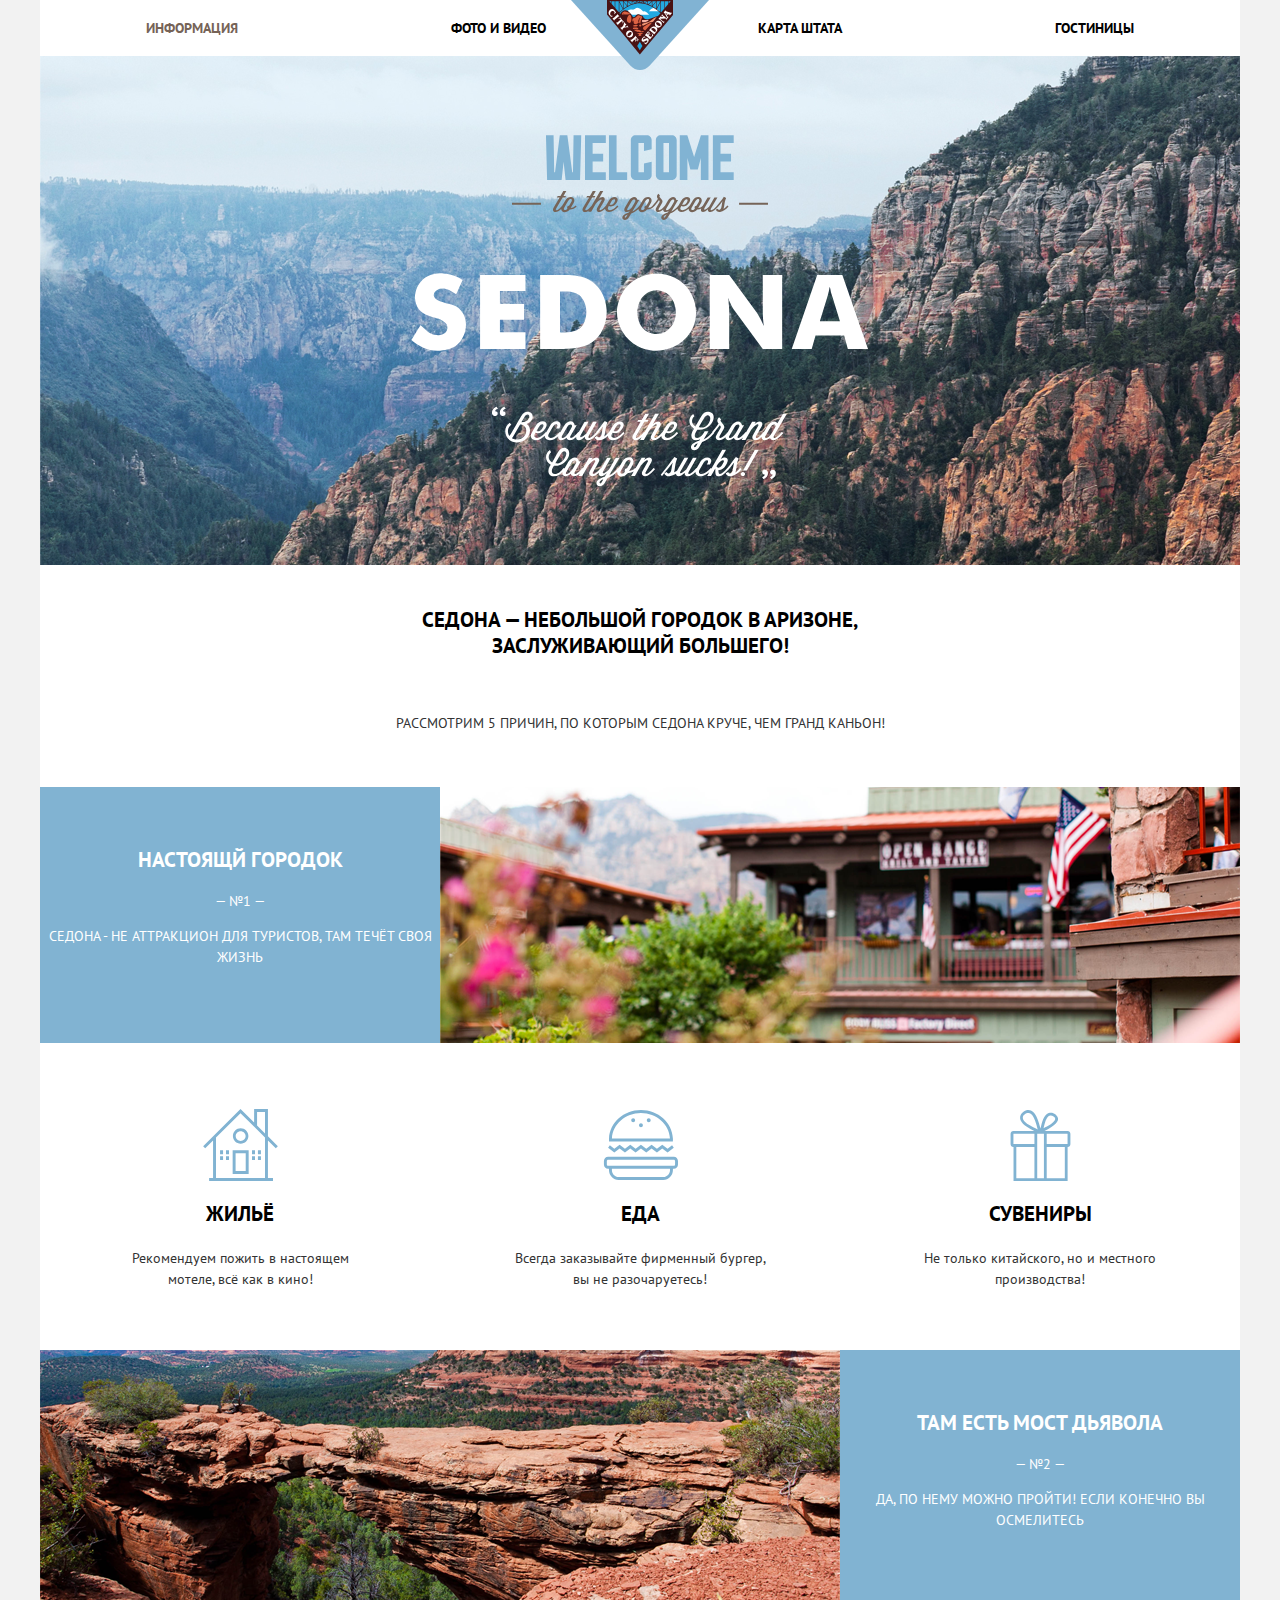
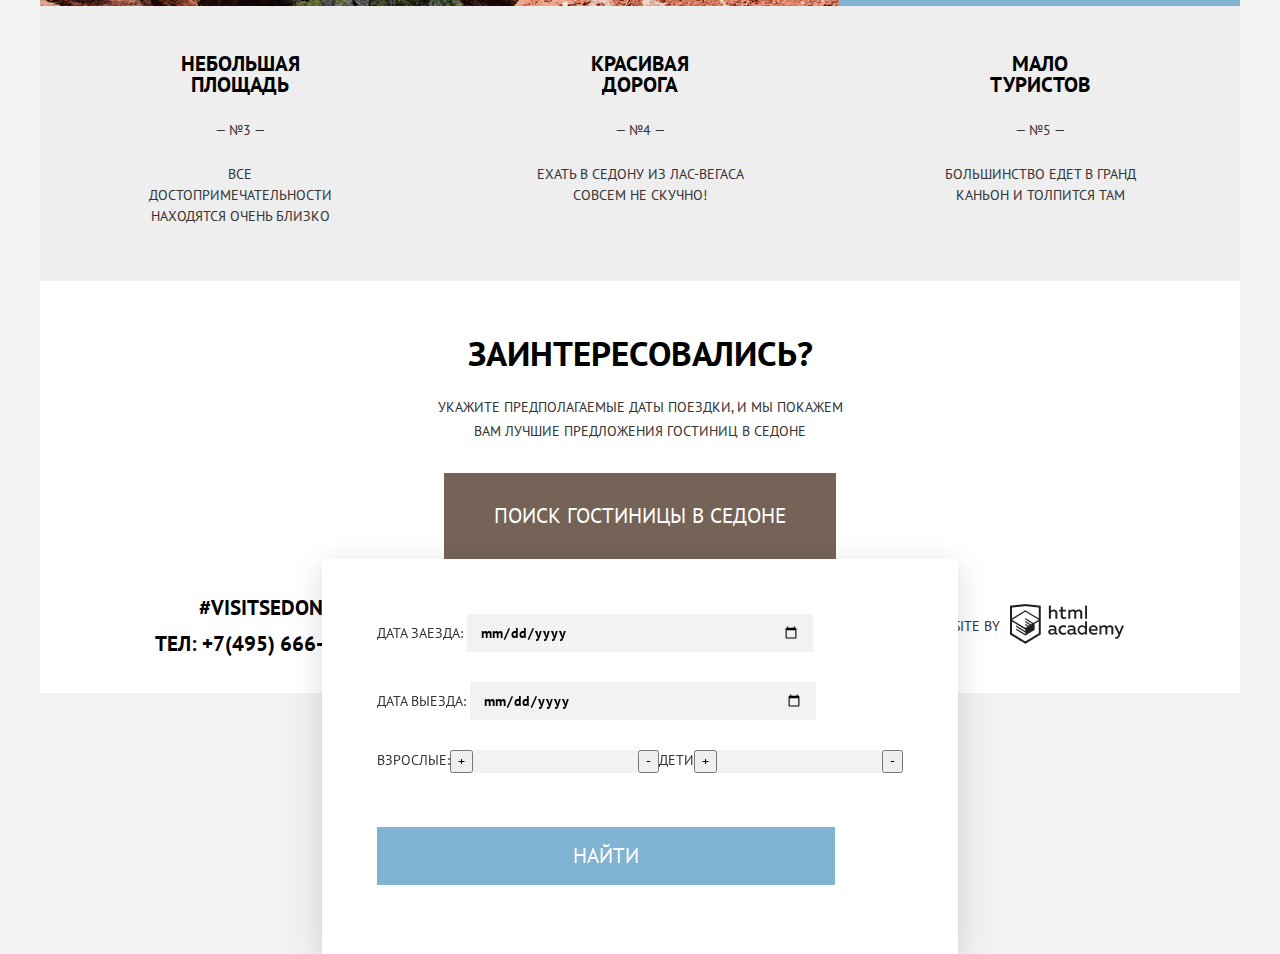
==== index.html @ 1345bd96 "one level for reasons elements of the reasons list, changed some styles for button of searching hote" ====
<!DOCTYPE html>
<html lang="en">

<head>
  <meta charset="UTF-8" />
  <meta http-equiv="X-UA-Compatible" content="IE=edge" />
  <meta name="viewport" content="width=device-width, initial-scale=1.0" />
  <link rel="preconnect" href="https://fonts.googleapis.com">
  <link rel="preconnect" href="https://fonts.gstatic.com" crossorigin>
  <link href="https://fonts.googleapis.com/css2?family=PT+Sans:wght@400;700&display=swap" rel="stylesheet">
  <link rel="stylesheet" href="css/normalize.css" type="text/css" />
  <link rel="stylesheet" href="css/styles.css" type="text/css" />
  <title>SEDONA</title>
</head>

<body>

  <div class="container">
    <header class="page-header">
      <div class="logo">
        <a href="/" class="nav-link logo">
          <img class="logo-item" src="images/logo.svg" width="138" height="70" alt="Sedona" />
        </a>
      </div>
      <nav>
        <ul class="nav">
          <li class="nav-item">
            <a class="nav-link active info" href="#">ИНФОРМАЦИЯ</a>
          </li>
          <li class="nav-item">
            <a class="nav-link" href="#">ФОТО И ВИДЕО</a>
          </li>
          <li class="nav-item">
            <a class="nav-link" href="#">КАРТА ШТАТА</a>
          </li>
          <li class="nav-item">
            <a class="nav-link" href="/hotels.html">ГОСТИНИЦЫ</a>
          </li>
        </ul>
      </nav>
    </header>
    <main>
      <section class="welcome">
        <h1 class="visually-hidden">Сайт города Седона</h1>
        <div class="image-wrapper">
          
        </div>
      </section>
      <section class="reasons">
        <div class="preview">
          <h2 class="title reasons-title">Седона — небольшой городок в Аризоне, заслуживающий большего!</h2>
          <p class="reasons-preview-text">Рассмотрим 5 причин, по которым Седона круче, чем гранд каньон!</p>
        </div>
        <ul class="reasons-list">
          <li class="reasons-item">
            <div class="reason-1-wrapper">
              <div class="N-1">
                <h3 class="title reason-title white">НАСТОЯЩЙ ГОРОДОК</h3>
                <span>— №1 —</span>
                <p>Седона - не аттракцион для туристов, там течёт своя жизнь</p>
              </div>
              <div class="reason-1-img">
                <img src="images/building.svg" alt="building" class="img-1-reason">
              </div>
            </div>
  
      
            <ul class="reasons-1-list">
              <li class="reasons-1-item house-icon">
                <h3 class="title reason-title">Жильё</h3>
                <p class="reasons-1-item-descr">Рекомендуем пожить в настоящем мотеле, всё как в кино!</p>
              </li>
              <li class="reasons-1-item burger">
                <h3 class="title reason-title">Еда</h3>
                <p class="reasons-1-item-descr">Всегда заказывайте фирменный бургер, вы не разочаруетесь!</p>
              </li>
              <li class="reasons-1-item gift">
                <h3 class="title reason-title">Сувениры</h3>
                <p class="reasons-1-item-descr">Не только китайского, но и местного производства!</p>
              </li>
            </ul>
          </li>
          <li class="reasons-item">
            <div class="reason-2-wrapper">
              <div class="N-2">
                <h3 class="title reason-title white">ТАМ ЕСТЬ МОСТ ДЬЯВОЛА</h3>
                <span>— №2 —</span>
                <p>Да, по нему можно пройти! Если конечно вы осмелитесь</p>
              </div>
              <div class="reason-2-img">
                <img src="images/mountain.svg" alt="mountain" class="img-2-reason">
              </div>
          </li>

          <div class="gray_block">
            <li class="reasons-item reason-3-4-5-item">
              <h3 class="title reason-title reason-3-4-5-title">небольшая площадь</h3>
              <span>— №3 —</span>
              <p class="reasons-3-4-5-item-descr">все достопримечательности находятся очень близко</p>
            </li>
            <li class="reasons-item reason-3-4-5-item">
              <h3 class="title reason-title reason-3-4-5-title">красивая дорога</h3>
              <span>— №4 —</span>
              <p class="reasons-3-4-5-item-descr">ехать в седону из лас-вегаса совсем не скучно!</p>
            </li>
            <li class="reasons-item reason-3-4-5-item">
              <h3 class="title reason-title reason-3-4-5-title">мало туристов</h3>
              <span>— №5 —</span>
              <p class="reasons-3-4-5-item-descr">большинство едет в гранд каньон и толпится там</p>
            </li>
          </div>
        </ul>
      </section>

      <div class="form-header">

        <div class="form-header-wrapper">
          <h3 class="form-header-title">ЗАИНТЕРЕСОВАЛИСЬ?</h3>
          <p class="choose-date">
            Укажите предполагаемые даты поездки, и мы покажем вам лучшие предложения
            гостиниц в седоне
          </p>
        </div>
        <div class="brown-btn">
          <button class="searching-hotels brown-btn btn">ПОИСК ГОСТИНИЦЫ В СЕДОНЕ</button>
        </div>
      </div>


      <section class="form-on-the-map">
        <div class="map-wrapp">
          <form action="https://echo.htmlacademy.ru/courses" method="post">
            <fieldset class="form-group">
              <!-- <div class="parametres"> -->
                <div class="date-input">
                  <label for="date">ДАТА ЗАЕЗДА:</label>
                  <input type="date" name="date" class="input input-date" />
                </div>
                <div class="date-input">
                  <label for="date-exit">ДАТА ВЫЕЗДА:</label>
                  <input type="date" name="date-exit" class="input input-date" />
                </div>
                <div class="one-third-size">
                  <label for="adults">ВЗРОСЛЫЕ:</label>
                  <button type="button" class="adults btn">+</button>
                  <input type="number" id="adults" name="adults" class="input input-age" />
                  <button type="button" class="adults btn">-</button>
                  <label for="kids">ДЕТИ</label>
                  <button type="button" class="kids btn">+</button>
                  <input type="number" id="kids" name="kids" class="input input-age" />
                  <button type="button" class="kids-btn btn">-</button>
                </div>
                <div>
                  <input class="searching-hotels blue input btn" type="submit" value="НАЙТИ" />
                <!-- </div> -->
            </fieldset>
          </form>

      </section>
    </main>
    <footer class="page-footer">
      <div class="footer-container">
        <div class="link-wrapper">
          <div class="visit-SEDONA">#visitSEDONA</div>
          <a href="tel:+74956660166">ТЕЛ: +7(495) 666-01-66</a>
        </div>
        <ul class="social-icons">
          <li class="social-item">
            <a class="social-icon twitter" href="https://twitter.com">
            </a>
          </li>
          <li class="social-item">
            <a target="_blank" class="social-icon facebook" href="https://facebook.com">
            </a>
          </li>
          <li class="social-item">
            <a target="_blank" class="social-icon youtube" href="https://youtube.com">
            </a>
          </li>
        </ul>
        <div class="right-side-footer">
          <span>Website by</span>
          <div class="academy-link">
            <a target="_blank" href="https://htmlacademy.ru">
              <img class="footer-logo" src="images/logo-htmlacademy.png" alt="логотип" /></a>
          </div>
        </div>
      </div>
    </footer>
  </div>
  </div>

  </div>
</body>

</html>
---- css/styles.css ----
@font-face {
   font-family: "PT sans";
   src: url("../Fonts/PTSans/PTSans-Regular.ttf") format("truetype");
   font-weight: 400;
}

@font-face {
   font-family: "PT Sans";
   src: url("../Fonts/PTSans/PTSans-Bold.ttf") format("truetype");
   font-weight: 700;
}

:root {
   --main: #000000;
   --white: #FFFFFF;
   --gray: #333;
   --light_gray: #888;
   --f2: #f2f2f2;
   --brown: #766357;
   --blue: #81B3D2;
   --6: #666666;
}

* {
   box-sizing: border-box;
}

.visually-hidden {
   position: absolute;
   width: 1px;
   height: 1px;
   margin: -1px;
   border: 0;
   padding: 0;
   white-space: nowrap;
   clip-path: inset(100%);
   clip: rect(0 0 0 0);
   overflow: hidden;
}

body {
   font-family: "PT Sans", sans-serif;
   font-size: 14px;
   line-height: 21px;
   font-weight: 400;
   text-transform: uppercase;
   color: var(--gray);
   background-color: var(--f2);
}

ul {
   list-style: none;
   padding: 0;
   margin: 0;
}

.container {
   background-color: var(--white);
   width: 100%;
   max-width: 1200px;
   margin: 0 auto;
}

.nav {
   display: flex;
   justify-content: space-around;
   align-items: center;
   width: 100%;
   max-width: 1200px;
   height: 56px;
}

.logo {
   top: 0;
   position: absolute;
   z-index: 1;
   left: 50%;
   transform: translateX(-50%);
}


.nav-link {
   text-decoration: none;
   font-weight: 700;
   line-height: 26px;
   color: var(--main);
   transition: 0.3s;
}

.nav-link.active {
   color: var(--brown);
}

.info:hover {
   color: var(--blue);
}

.info:active {
   color: var(--main);
   opacity: 30%;
}

.image-wrapper {
  max-width: 1200px;
  height: 509px;
  background-image: url("../images/background.png");
  background-repeat: no-repeat;
  background-position: contain;
  background-image: url("../images/welcome.svg");
  background-repeat: no-repeat;
  background-position: center;
  /* background-image: url("../images/bottom\ stripe.svg"); 
     background-position: bottom; */
}

.reasons {
   margin-bottom: 60px;
}

.preview {
   display: flex;
   flex-direction: column;
   justify-content: center;
   align-items: center;
   line-height: 26px;
}

.title {
   line-height: 26px;
   font-size: 21px;
   font-weight: 700;
   color: var(--main);
}

.reasons-title {
   margin: 0;
   margin-bottom: 51px;
   max-width: 470px;
   text-align: center;
}

.reason-title {
   font-size: 21px;
   margin-top: 0;
}

.reasons-preview-text {
   margin: 0;
   margin-bottom: 51px;
}

.reasons-1-list {
   display: flex;
}

.reasons-1-item {
   display: flex;
   flex-direction: column;
   background-position: center top;
   background-repeat: no-repeat;
   background-size: 75px 72px;
   padding-top: 92px;
   width: 100%;
   max-width: 400px;
   align-items: center;
}

.house-icon {
   background-image: url("../images/house-icon.svg");
}

.burger {
   background-image: url("../images/burger.svg");
}

.gift {
   background-image: url("../images/Gift.svg");
}

.reasons-1-item-descr {
   max-width: 254px;
   text-align: center;
   text-transform: none;
   margin-top: 0;
   margin-bottom: 60px;
}

.welcome {
   margin: 0;
   margin-bottom: 42px;
   background-image: url("../images/background.png");
   background-repeat: no-repeat;
}


.reason-1-wrapper {
   display: flex;
   margin-bottom: 60px;
}

.N-1,
.N-2 {
   display: flex;
   flex-direction: column;
   justify-content: center;
   align-items: center;
   flex-wrap: wrap;
   text-align: center;
   color: var(--white);
   width: 400px;
   height: 256px;
   background-color: var(--blue);
}

.reason-1-img {
   background-position: right;
   background-repeat: no-repeat;
}



.reason-2-wrapper {
   display: flex;
   flex-direction: row-reverse;
}

.img-2-reason {
   display: block;
}

.gray_block {
   display: flex;
   margin: 0;
   background-color: #eee;
}

.reason-3-4-5-item {
   display: flex;
   flex-direction: column;
   width: 100%;
   max-width: 400px;
   align-items: center;
   padding-top: 47px;
   padding-bottom: 54px;
}


.reason-3-4-5-title {
   max-width: 119px;
   text-align: center;
   font-size: 21px;
   line-height: 21px;
   margin-bottom: 25px;
}

.reasons-3-4-5-item-descr {
   max-width: 207px;
   text-align: center;
   margin: 0;
   margin-top: 23px;
}

.white {
   color: var(--white);
   line-height: 21px;
}

.form-header {
   display: flex;
   flex-direction: column;
   align-items: center;
   text-align: center;
   text-transform: uppercase;
   font-size: 30px;
   line-height: 24px;
   font-weight: 700;
   color: var(--main);
}

.form-header-wrapper {
   width: 100%;
   max-width: 435px;

}

.choose-date {
   margin: 0;
   margin-bottom: 30px;
   font-weight: 400;
   font-size: 14px;
   line-height: 24px;
   color: #333;
}



.map-wrapp {
   background-image: url("../images/map.svg");
   background-repeat: no-repeat;
}

/* .parametres {
   font-weight: 700;
   font-size: 14px;
   line-height: 26px;
} */

.link-wrapper {
   font-weight: 700;
   font-size: 21px;
   line-height: 26px;
   color: var(--main);
}

.link-wrapper a {
   text-decoration: none;
   color: var(--main);
}

.choice-items {
   background-image: url(../images/background2.png);
   background-size: cover;
   background-repeat: no-repeat;
   color: var(--white);
}

.white-header {
   font-size: 16px;
   font-weight: 700;
}

.hotels-header {
   font-size: 21px;
   font-weight: 700;
   line-height: 26px;
   color: var(--main)
}

.button {
   padding: 3px 17px;
   font-weight: 700;
   color: var(--white);
   background-color: var(--brown);
   border: none;
   transition: 0.3s;
}

.button.blue.btn:hover {
   background-color: #669EC0;
}

.button.blue.btn:active {
   opacity: 30%;
   background-color: #5496BD;
}

.button.btn:hover {
   background-color: #604E43;
}

.button.btn:active {
   opacity: 30%;
   background-color: #503E33;
}

.searching-hotels.blue,
.blue {
   background-color: var(--blue);
   border: none;
}

.searching-hotels.blue {
   margin-top: 0;
   width: 100%;
   max-width: 458px;
   min-height: 58px;
   padding: 16px 182px;
}

.brown-btn {
   margin: 0 auto;
}

input[type="date"] {
   font-size: 14px;
   line-height: 26px;
   color: var(--main);
   background-color: var(--f2);
   border: none;
   font-weight: 700;
   text-align: left;
   vertical-align: center;
   width: 100%;
   max-width: 346px;
   height: 38px;

}

.arrow-up-link {
   text-decoration: none;
}

.input.input-date:focus {
   background-color: var(--white);
   outline: 2px solid #E5E5E5;
}

.input.input-date:hover {
   background-color: #EBEBEB;
}



input[type="number"] {
   font-size: 14px;
   line-height: 21px;
   color: var(--main);
   background-color: var(--f2);
   border: none;
   font-weight: 400;
}

input[type="submit"] {
   width: 100%;
   max-width: 458px;
   padding: auto;
   outline: 2px;

}


.date-input {
   max-width: 560px;
   margin: 0;
   margin-bottom: 30px;

}

.input-date {
   box-sizing: border-box;
   padding: 6px 13px;
   width: 346px;
   height: 38px;
}

.one-third-size {
   display: flex;
   margin-top: 0;
   margin-bottom: 54px;
}

.searching-hotels {
   width: 100%;
   max-width: 568px;
   font-family: "PT Sans", sans-serif;
   font-size: 21px;
   line-height: 26px;
   color: var(--white);
   background-color: var(--brown);
   text-align: center;
   border: none;
   min-height: 86px;
   padding: 30px 50px;
   transition: 0.3s;
}

.searching-hotels:hover {
   background-color: #604E43;
}

.searching-hotels:active {
   color: #503E33;
   /* opacity: 30%; */
}

.searching-hotels.blue:hover {
   background-color: #669EC0;
}

.searching-hotels.blue:active {
   background-color: #5496BD;
}

.button.link {
   background: none;
   color: var(--main);
   font-size: 12px;
   font-weight: 400;
   line-height: 18px;
   text-decoration: underline dotted var(--blue);
   opacity: 30%;
}

.button.link.price {
   color: var(--blue);
   text-decoration: none;
   opacity: 1;
}

.rating {
   display: inline-block;
   color: var(--6);
   background-color: var(--f2);
   outline: 2px;
}


.show {
   display: inline-block;
   width: auto;
   color: var(--white);
   padding: 7px 35px;
   border: 2px solid var(--white);
   background: transparent;
   cursor: pointer;
   transition: 0.3s;

}

.show:hover {
   color: var(--main);
   background-color: var(--white);
}

.form-group {
   position: absolute;
   z-index: 1;
   left: 50%;
   transform: translateX(-50%);
   margin: 0 auto;
   padding: 55px;
   background-color: var(--white);
   width: 100%;
   max-width: 568px;
   min-height: 395px;
   border: none;
   filter: drop-shadow(0 7px 15px rgba(0, 1, 1, 0.15));
}

.form-wrapper {
   z-index: 1;
   left: 50%;
   transform: 50% 100%;
}

.form-header-title {
   margin: 0;
   margin-bottom: 30px;
}

.btn {
   cursor: pointer;
}



/* footer */
.page-footer {
   padding: 36px 0;
   background-color: rgba(255, 255, 255, 0.9);
}

.footer-container {
   display: flex;
   align-items: center;
   justify-content: space-between;
}

.link-wrapper {
   display: flex;
   flex-wrap: wrap;
   flex-direction: column;
   align-items: center;
   margin-left: 115px;
}

.social-icons {
   display: flex;
   align-items: center;
   justify-content: space-between;
}

.right-side-footer {
   display: flex;
   align-items: center;
   margin-right: 115px;
}

.visit-SEDONA {
   margin-bottom: 10px;
}

.academy-link {
   margin-left: 10px;
}

.social-icon {
   display: block;
   width: 46px;
   height: 46px;
   background-position: center;
   background-repeat: no-repeat;
   background-size: contain;
   background-color: var(--blue);
}

.social-item:not(:last-child) {
   margin-right: 10px;
}

.twitter {
   background-image: url("../images/twitter.svg");
}

.facebook {
   background-image: url("../images/fb-icon.svg");
}

.youtube {
   background-image: url("../images/youtube.svg");

}
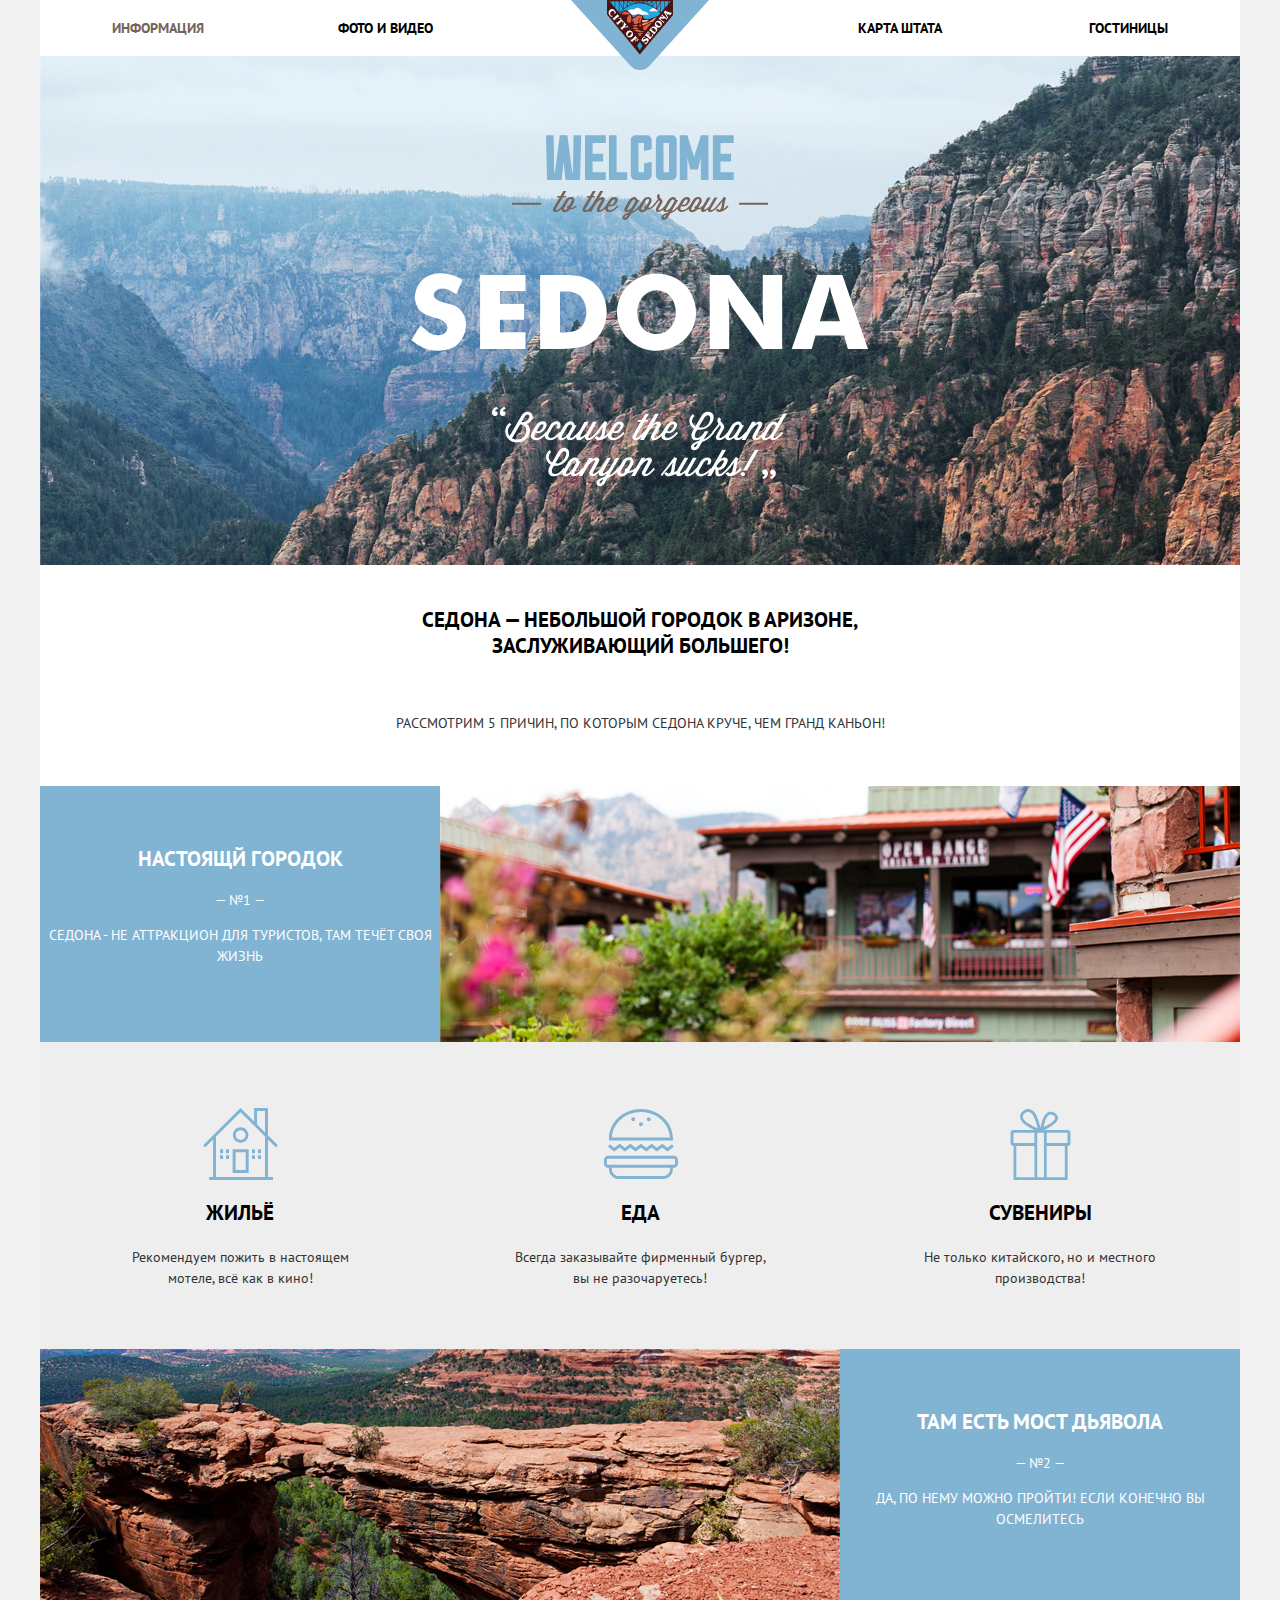
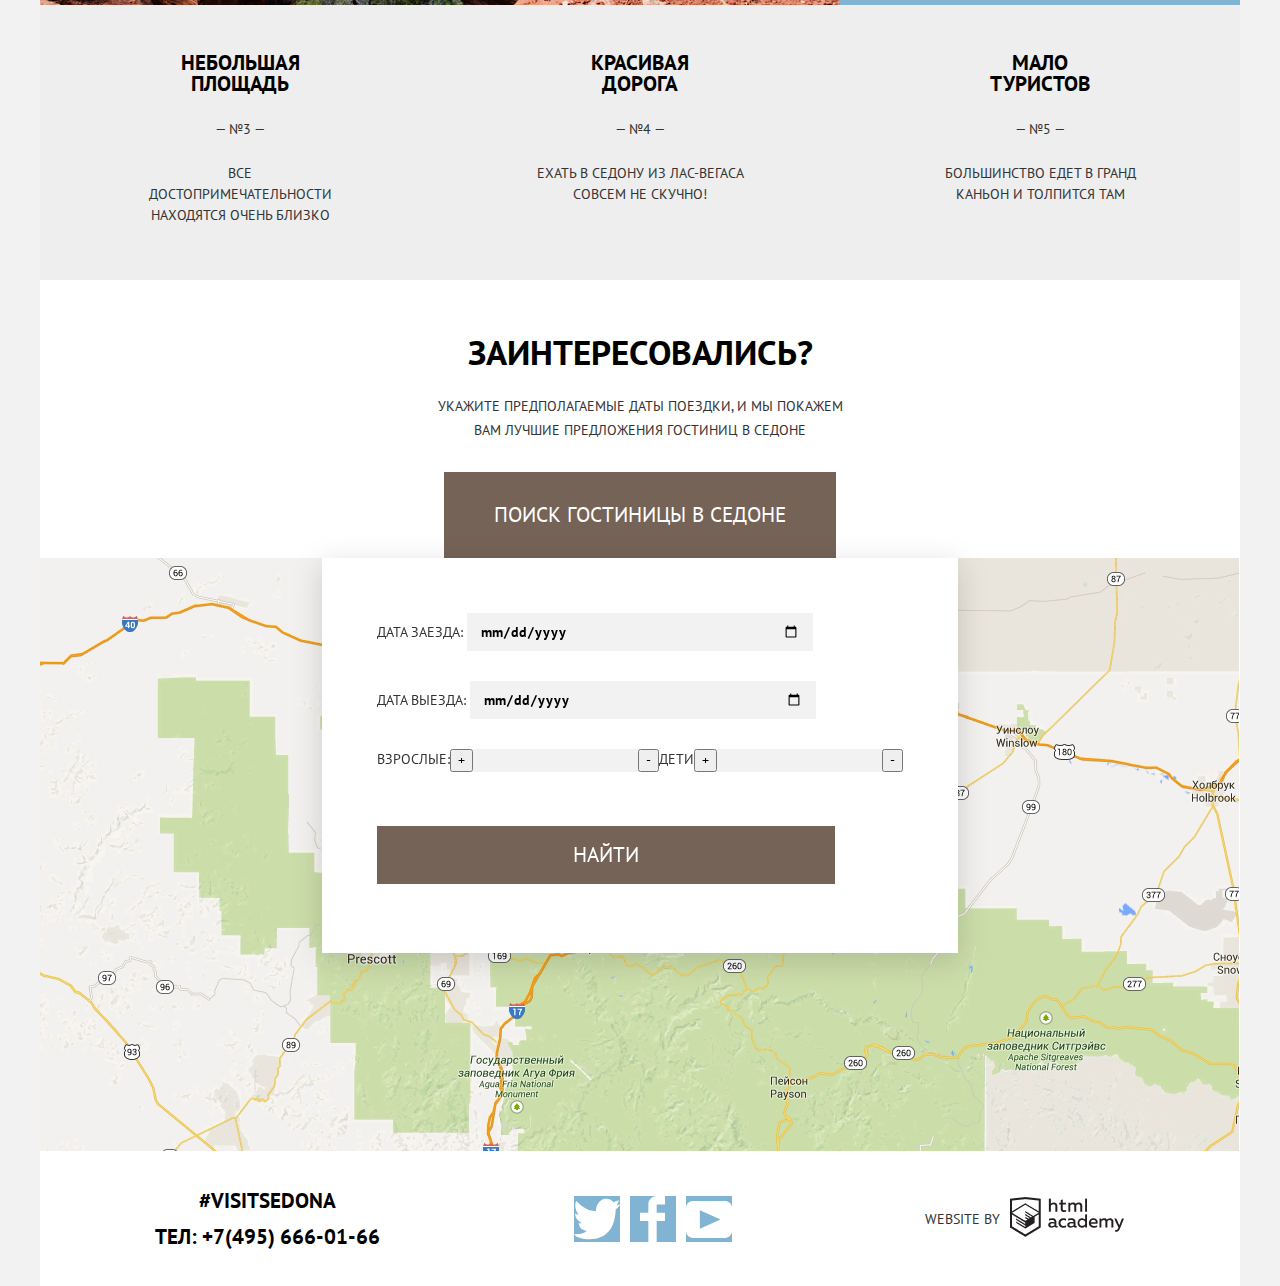
==== commit 7ded4e8f: "navigation and list markup" ====
--- a/index.html
+++ b/index.html
@@ -22,18 +22,21 @@
           <img class="logo-item" src="images/logo.svg" width="138" height="70" alt="Sedona" />
         </a>
       </div>
-      <nav>
-        <ul class="nav">
-          <li class="nav-item">
+      <nav class="nav-block">
+        <ul class="nav_list nav_list_left">
+          <li class="nav-item nav-item_left">
             <a class="nav-link active info" href="#">ИНФОРМАЦИЯ</a>
           </li>
-          <li class="nav-item">
-            <a class="nav-link" href="#">ФОТО И ВИДЕО</a>
+          <li class="nav-item nav-item_left">
+            <a class="nav-link" href="#">ФОТО&nbsp;И&nbsp;ВИДЕО</a>
           </li>
-          <li class="nav-item">
-            <a class="nav-link" href="#">КАРТА ШТАТА</a>
+        </ul>
+
+        <ul class="nav_list nav_list_right">
+          <li class="nav-item nav-item_right">
+            <a class="nav-link" href="#">КАРТА&nbsp;ШТАТА</a>
           </li>
-          <li class="nav-item">
+          <li class="nav-item nav-item_right">
             <a class="nav-link" href="/hotels.html">ГОСТИНИЦЫ</a>
           </li>
         </ul>
@@ -43,7 +46,7 @@
       <section class="welcome">
         <h1 class="visually-hidden">Сайт города Седона</h1>
         <div class="image-wrapper">
-          
+
         </div>
       </section>
       <section class="reasons">
@@ -63,8 +66,7 @@
                 <img src="images/building.svg" alt="building" class="img-1-reason">
               </div>
             </div>
-  
-      
+
             <ul class="reasons-1-list">
               <li class="reasons-1-item house-icon">
                 <h3 class="title reason-title">Жильё</h3>
@@ -90,25 +92,25 @@
               <div class="reason-2-img">
                 <img src="images/mountain.svg" alt="mountain" class="img-2-reason">
               </div>
+            </li>
+          
+          
+          <li class="reasons-item reason-3-4-5-item reasons_last">
+            <h3 class="title reason-title reason-3-4-5-title">небольшая площадь</h3>
+            <span>— №3 —</span>
+            <p class="reasons-3-4-5-item-descr">все достопримечательности находятся очень близко</p>
           </li>
-
-          <div class="gray_block">
-            <li class="reasons-item reason-3-4-5-item">
-              <h3 class="title reason-title reason-3-4-5-title">небольшая площадь</h3>
-              <span>— №3 —</span>
-              <p class="reasons-3-4-5-item-descr">все достопримечательности находятся очень близко</p>
-            </li>
-            <li class="reasons-item reason-3-4-5-item">
-              <h3 class="title reason-title reason-3-4-5-title">красивая дорога</h3>
-              <span>— №4 —</span>
-              <p class="reasons-3-4-5-item-descr">ехать в седону из лас-вегаса совсем не скучно!</p>
-            </li>
-            <li class="reasons-item reason-3-4-5-item">
-              <h3 class="title reason-title reason-3-4-5-title">мало туристов</h3>
-              <span>— №5 —</span>
-              <p class="reasons-3-4-5-item-descr">большинство едет в гранд каньон и толпится там</p>
-            </li>
-          </div>
+          <li class="reasons-item reason-3-4-5-item reasons_last">
+            <h3 class="title reason-title reason-3-4-5-title">красивая дорога</h3>
+            <span>— №4 —</span>
+            <p class="reasons-3-4-5-item-descr">ехать в седону из лас-вегаса совсем не скучно!</p>
+          </li>
+          <li class="reasons-item reason-3-4-5-item reasons_last">
+            <h3 class="title reason-title reason-3-4-5-title">мало туристов</h3>
+            <span>— №5 —</span>
+            <p class="reasons-3-4-5-item-descr">большинство едет в гранд каньон и толпится там</p>
+          </li>
+          
         </ul>
       </section>
 
@@ -131,28 +133,28 @@
         <div class="map-wrapp">
           <form action="https://echo.htmlacademy.ru/courses" method="post">
             <fieldset class="form-group">
-              <!-- <div class="parametres"> -->
-                <div class="date-input">
-                  <label for="date">ДАТА ЗАЕЗДА:</label>
-                  <input type="date" name="date" class="input input-date" />
-                </div>
-                <div class="date-input">
-                  <label for="date-exit">ДАТА ВЫЕЗДА:</label>
-                  <input type="date" name="date-exit" class="input input-date" />
-                </div>
-                <div class="one-third-size">
-                  <label for="adults">ВЗРОСЛЫЕ:</label>
-                  <button type="button" class="adults btn">+</button>
-                  <input type="number" id="adults" name="adults" class="input input-age" />
-                  <button type="button" class="adults btn">-</button>
-                  <label for="kids">ДЕТИ</label>
-                  <button type="button" class="kids btn">+</button>
-                  <input type="number" id="kids" name="kids" class="input input-age" />
-                  <button type="button" class="kids-btn btn">-</button>
-                </div>
-                <div>
-                  <input class="searching-hotels blue input btn" type="submit" value="НАЙТИ" />
-                <!-- </div> -->
+
+              <div class="date-input">
+                <label for="date">ДАТА ЗАЕЗДА:</label>
+                <input type="date" name="date" class="input input-date" />
+              </div>
+              <div class="date-input">
+                <label for="date-exit">ДАТА ВЫЕЗДА:</label>
+                <input type="date" name="date-exit" class="input input-date" />
+              </div>
+              <div class="one-third-size">
+                <label for="adults">ВЗРОСЛЫЕ:</label>
+                <button type="button" class="adults btn">+</button>
+                <input type="number" id="adults" name="adults" class="input input-age" />
+                <button type="button" class="adults btn">-</button>
+                <label for="kids">ДЕТИ</label>
+                <button type="button" class="kids btn">+</button>
+                <input type="number" id="kids" name="kids" class="input input-age" />
+                <button type="button" class="kids-btn btn">-</button>
+              </div>
+              <div>
+                <input class="searching-hotels blue input btn" type="submit" value="НАЙТИ" />
+
             </fieldset>
           </form>
 
--- a/css/styles.css
+++ b/css/styles.css
@@ -19,6 +19,7 @@
    --brown: #766357;
    --blue: #81B3D2;
    --6: #666666;
+   --e: #eee;
 }
 
 * {
@@ -61,14 +62,37 @@
    margin: 0 auto;
 }
 
-.nav {
-   display: flex;
-   justify-content: space-around;
-   align-items: center;
-   width: 100%;
-   max-width: 1200px;
-   height: 56px;
-}
+
+.nav-block {
+   display: flex;
+}
+
+.nav_list {
+   display: flex;
+   align-items: center;
+   width: 100%;
+   max-height: 56px;
+   padding: 15px 72px;
+}
+
+.nav_list_left {
+   justify-content: flex-start;
+}
+
+
+.nav_list_right {
+   justify-content: flex-end;
+}
+
+
+.nav-item_left:not(:last-child) {
+   margin-right: 134px;
+}
+
+.nav-item_right:not(:last-child) {
+   margin-right: 147px;
+}
+
 
 .logo {
    top: 0;
@@ -101,16 +125,15 @@
 }
 
 .image-wrapper {
-  max-width: 1200px;
-  height: 509px;
-  background-image: url("../images/background.png");
-  background-repeat: no-repeat;
-  background-position: contain;
-  background-image: url("../images/welcome.svg");
-  background-repeat: no-repeat;
-  background-position: center;
-  /* background-image: url("../images/bottom\ stripe.svg"); 
-     background-position: bottom; */
+   height: 509px;
+   background-image: url("../images/background.png");
+   background-repeat: no-repeat;
+   background-position: contain;
+   background-image: url("../images/welcome.svg");
+   background-repeat: no-repeat;
+   background-position: center;
+   /* background-image: url("../images/bottom\ stripe.svg"); 
+   background-position: bottom;  */
 }
 
 .reasons {
@@ -132,6 +155,13 @@
    color: var(--main);
 }
 
+.reasons-list {
+   display: flex;
+   flex-direction: row;
+   flex-wrap: wrap;
+   background-color: var(--e);
+}
+
 .reasons-title {
    margin: 0;
    margin-bottom: 51px;
@@ -146,11 +176,12 @@
 
 .reasons-preview-text {
    margin: 0;
-   margin-bottom: 51px;
+   margin-bottom: 50px;
 }
 
 .reasons-1-list {
    display: flex;
+   flex-direction: row;
 }
 
 .reasons-1-item {
@@ -160,7 +191,7 @@
    background-repeat: no-repeat;
    background-size: 75px 72px;
    padding-top: 92px;
-   width: 100%;
+   width: calc(100% / 3);
    max-width: 400px;
    align-items: center;
 }
@@ -207,14 +238,16 @@
    flex-wrap: wrap;
    text-align: center;
    color: var(--white);
-   width: 400px;
-   height: 256px;
+   width: calc(100% / 3);
+   height: 256px; 
    background-color: var(--blue);
 }
 
 .reason-1-img {
    background-position: right;
    background-repeat: no-repeat;
+   background-size: contain;
+   width: calc((100% / 3) * 2);
 }
 
 
@@ -222,22 +255,28 @@
 .reason-2-wrapper {
    display: flex;
    flex-direction: row-reverse;
+}
+
+.reason-2-img {
+   width: calc((100% / 3) * 2);
 }
 
 .img-2-reason {
    display: block;
 }
 
-.gray_block {
+
+
+/* .gray_block {
    display: flex;
    margin: 0;
    background-color: #eee;
-}
+} */
 
 .reason-3-4-5-item {
    display: flex;
    flex-direction: column;
-   width: 100%;
+   width: calc(100% / 3);
    max-width: 400px;
    align-items: center;
    padding-top: 47px;
@@ -297,13 +336,10 @@
 .map-wrapp {
    background-image: url("../images/map.svg");
    background-repeat: no-repeat;
-}
-
-/* .parametres {
-   font-weight: 700;
-   font-size: 14px;
-   line-height: 26px;
-} */
+   height: 594px;
+}
+
+
 
 .link-wrapper {
    font-weight: 700;
@@ -319,7 +355,7 @@
 
 .choice-items {
    background-image: url(../images/background2.png);
-   background-size: cover;
+   background-size: contain;
    background-repeat: no-repeat;
    color: var(--white);
 }
@@ -363,7 +399,7 @@
    background-color: #503E33;
 }
 
-.searching-hotels.blue,
+.blue,
 .blue {
    background-color: var(--blue);
    border: none;
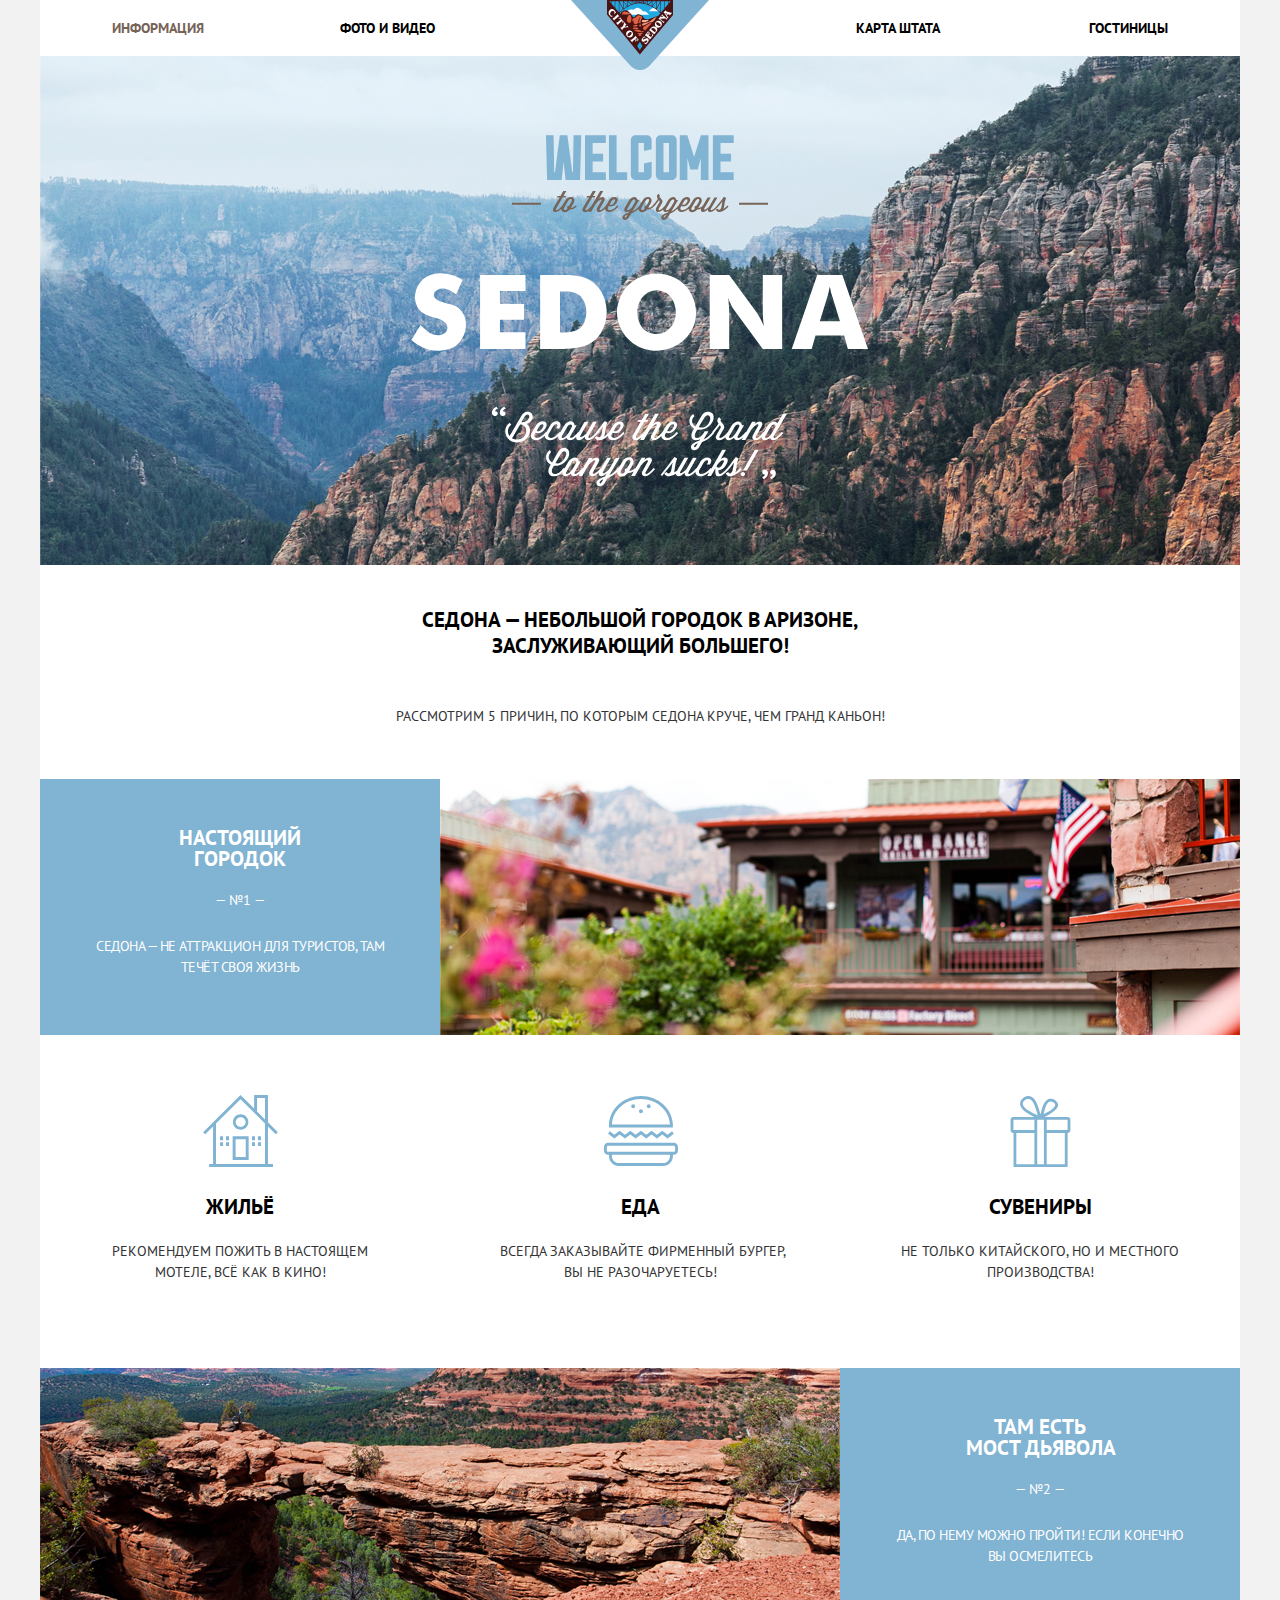
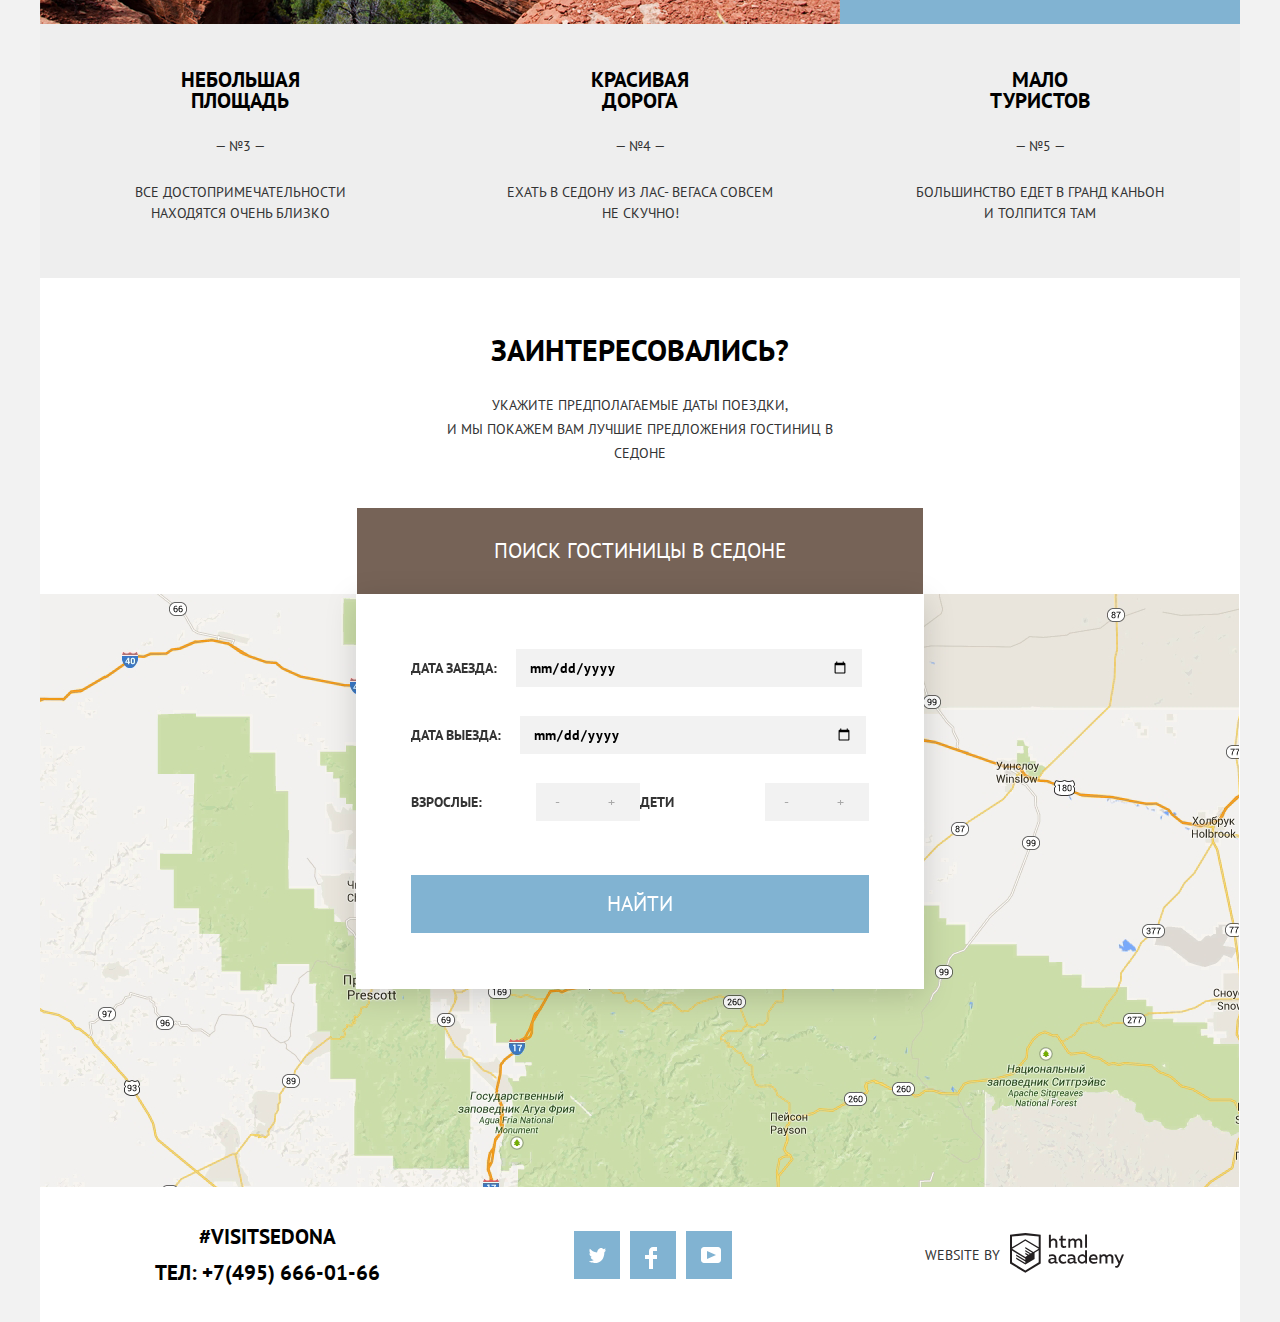
==== commit 9d6c107b: "pixel perfect markup and form" ====
--- a/index.html
+++ b/index.html
@@ -23,20 +23,17 @@
         </a>
       </div>
       <nav class="nav-block">
-        <ul class="nav_list nav_list_left">
-          <li class="nav-item nav-item_left">
+        <ul class="nav_list">
+          <li class="nav-item">
             <a class="nav-link active info" href="#">ИНФОРМАЦИЯ</a>
           </li>
-          <li class="nav-item nav-item_left">
+          <li class="nav-item">
             <a class="nav-link" href="#">ФОТО&nbsp;И&nbsp;ВИДЕО</a>
           </li>
-        </ul>
-
-        <ul class="nav_list nav_list_right">
-          <li class="nav-item nav-item_right">
+          <li class="nav-item">
             <a class="nav-link" href="#">КАРТА&nbsp;ШТАТА</a>
           </li>
-          <li class="nav-item nav-item_right">
+          <li class="nav-item">
             <a class="nav-link" href="/hotels.html">ГОСТИНИЦЫ</a>
           </li>
         </ul>
@@ -58,12 +55,12 @@
           <li class="reasons-item">
             <div class="reason-1-wrapper">
               <div class="N-1">
-                <h3 class="title reason-title white">НАСТОЯЩЙ ГОРОДОК</h3>
-                <span>— №1 —</span>
-                <p>Седона - не аттракцион для туристов, там течёт своя жизнь</p>
+                <h3 class="title reason-title white">НАСТОЯЩИЙ ГОРОДОК</h3>
+                <span class="number">— №1 —</span>
+                <p class="reason-text">Седона&nbsp;&mdash; не&nbsp;аттракцион для туристов, там течёт своя жизнь</p>
               </div>
               <div class="reason-1-img">
-                <img src="images/building.svg" alt="building" class="img-1-reason">
+                <img src="images/building.jpg" alt="building" class="img-1-reason">
               </div>
             </div>
 
@@ -74,43 +71,46 @@
               </li>
               <li class="reasons-1-item burger">
                 <h3 class="title reason-title">Еда</h3>
-                <p class="reasons-1-item-descr">Всегда заказывайте фирменный бургер, вы не разочаруетесь!</p>
+                <p class="reasons-1-item-descr">Всегда&nbsp;заказывайте&nbsp;фирменный&nbsp;бургер, вы не разочаруетесь!
+                </p>
               </li>
               <li class="reasons-1-item gift">
                 <h3 class="title reason-title">Сувениры</h3>
-                <p class="reasons-1-item-descr">Не только китайского, но и местного производства!</p>
+                <p class="reasons-1-item-descr">Не&nbsp;только&nbsp;китайского,&nbsp;но&nbsp;и&nbsp;местного
+                  производства!</p>
               </li>
             </ul>
           </li>
-          <li class="reasons-item">
+          <li class="reasons-item reason-2">
             <div class="reason-2-wrapper">
               <div class="N-2">
-                <h3 class="title reason-title white">ТАМ ЕСТЬ МОСТ ДЬЯВОЛА</h3>
-                <span>— №2 —</span>
-                <p>Да, по нему можно пройти! Если конечно вы осмелитесь</p>
+                <h3 class="title reason-title white">ТАМ ЕСТЬ МОСТ&nbsp;ДЬЯВОЛА</h3>
+                <span class="number">— №2 —</span>
+                <p class="reason-text">Да, по нему можно пройти! Если конечно вы осмелитесь</p>
               </div>
               <div class="reason-2-img">
-                <img src="images/mountain.svg" alt="mountain" class="img-2-reason">
-              </div>
-            </li>
-          
-          
+                <img src="images/mountain.jpg" alt="mountain" class="img-2-reason">
+              </div>
+          </li>
+
+
           <li class="reasons-item reason-3-4-5-item reasons_last">
             <h3 class="title reason-title reason-3-4-5-title">небольшая площадь</h3>
-            <span>— №3 —</span>
-            <p class="reasons-3-4-5-item-descr">все достопримечательности находятся очень близко</p>
+            <span class="number">— №3 —</span>
+            <p class="reasons-3-4-5-item-descr">все достопримечательности находятся&nbsp;очень близко</p>
           </li>
           <li class="reasons-item reason-3-4-5-item reasons_last">
             <h3 class="title reason-title reason-3-4-5-title">красивая дорога</h3>
-            <span>— №4 —</span>
-            <p class="reasons-3-4-5-item-descr">ехать в седону из лас-вегаса совсем не скучно!</p>
+            <span class="number">— №4 —</span>
+            <p class="reasons-3-4-5-item-descr">ехать&nbsp;в&nbsp;седону из&nbsp;лас-&nbsp;вегаса&nbsp;совсем не&nbsp;скучно!
+            </p>
           </li>
           <li class="reasons-item reason-3-4-5-item reasons_last">
             <h3 class="title reason-title reason-3-4-5-title">мало туристов</h3>
-            <span>— №5 —</span>
-            <p class="reasons-3-4-5-item-descr">большинство едет в гранд каньон и толпится там</p>
-          </li>
-          
+            <span class="number">— №5 —</span>
+            <p class="reasons-3-4-5-item-descr">большинство&nbsp;едет&nbsp;в&nbsp;гранд каньон <br> и толпится там</p>
+          </li>
+
         </ul>
       </section>
 
@@ -119,7 +119,7 @@
         <div class="form-header-wrapper">
           <h3 class="form-header-title">ЗАИНТЕРЕСОВАЛИСЬ?</h3>
           <p class="choose-date">
-            Укажите предполагаемые даты поездки, и мы покажем вам лучшие предложения
+            Укажите предполагаемые даты поездки,<br> и мы покажем вам лучшие предложения
             гостиниц в седоне
           </p>
         </div>
@@ -135,22 +135,26 @@
             <fieldset class="form-group">
 
               <div class="date-input">
-                <label for="date">ДАТА ЗАЕЗДА:</label>
-                <input type="date" name="date" class="input input-date" />
+                <label for="date" class="label">ДАТА ЗАЕЗДА:</label>
+                <input type="date" name="date" class="input input-date" placeholder="24 апреля 2017" />
               </div>
               <div class="date-input">
-                <label for="date-exit">ДАТА ВЫЕЗДА:</label>
+                <label for="date-exit" class="label">ДАТА ВЫЕЗДА:</label>
                 <input type="date" name="date-exit" class="input input-date" />
               </div>
               <div class="one-third-size">
-                <label for="adults">ВЗРОСЛЫЕ:</label>
+                <label for="adults" class="label">ВЗРОСЛЫЕ:</label>
+                <div class="small-button">
+                <button type="button" class="adults btn">-</button>
+                <input type="number" id="adults" name="adults" class="input input-age" />
                 <button type="button" class="adults btn">+</button>
-                <input type="number" id="adults" name="adults" class="input input-age" />
-                <button type="button" class="adults btn">-</button>
-                <label for="kids">ДЕТИ</label>
+                </div>
+                <label for="kids" class="label">ДЕТИ</label>
+                <div class="small-button">
+                <button type="button" class="kids btn">-</button>
+                <input type="number" id="kids" name="kids" class="input input-age" />
                 <button type="button" class="kids btn">+</button>
-                <input type="number" id="kids" name="kids" class="input input-age" />
-                <button type="button" class="kids-btn btn">-</button>
+                </div>
               </div>
               <div>
                 <input class="searching-hotels blue input btn" type="submit" value="НАЙТИ" />
@@ -169,14 +173,28 @@
         <ul class="social-icons">
           <li class="social-item">
             <a class="social-icon twitter" href="https://twitter.com">
+              <svg width="17" height="17" viewBox="0 0 17 17" fill="none" xmlns="http://www.w3.org/2000/svg">
+                <path
+                  d="M10.95 1.14409C12.635 0.648089 13.934 1.41409 14.527 2.32309C15.2 2.09209 15.858 1.84209 16.538 1.61509C16.5249 2.30145 16.2117 2.94761 15.681 3.38309C16.366 3.55309 16.985 2.89209 16.985 2.89209C16.816 3.89209 15.979 4.68009 15.422 4.91609C15.191 11.6661 12.247 16.1331 5.34498 15.9981H4.89898C4.48898 15.9981 0.734977 15.5381 0.000976562 14.1111C2.27198 14.3071 3.89398 13.6891 4.69398 12.9341C3.73398 12.6341 2.01498 12.4571 1.71498 9.98409C2.06398 10.0901 2.27898 10.2121 2.90498 10.1031C1.70498 9.24709 0.373977 8.53009 0.447977 6.33009C0.732977 6.65809 1.51498 6.86609 1.78798 6.80209C1.08498 6.56109 -0.182023 3.44209 0.893977 1.85009C2.71198 3.70409 4.62898 5.45609 8.04598 5.62309C8.25398 3.33009 9.18298 1.79309 10.95 1.14409Z"
+                  fill="white" />
+              </svg>
             </a>
           </li>
           <li class="social-item">
             <a target="_blank" class="social-icon facebook" href="https://facebook.com">
+              <svg width="12" height="22" viewBox="0 0 12 22" fill="none" xmlns="http://www.w3.org/2000/svg">
+                <path d="M12 4V0H8C5.79086 0 4 1.79086 4 4V8H0V12H4V22H8V12H12V8H8V4H12Z" fill="white" />
+              </svg>
             </a>
           </li>
           <li class="social-item">
             <a target="_blank" class="social-icon youtube" href="https://youtube.com">
+              <svg width="20" height="16" viewBox="0 0 20 16" fill="none"  xmlns="http://www.w3.org/2000/svg">
+                <path fill-rule="evenodd" clip-rule="evenodd"
+                  d="M3 0H17C18.65 0 20 1.35 20 3V13C20 14.65 18.65 16 17 16H3C1.35 16 0 14.65 0 13V3C0 1.35 1.35 0 3 0ZM6.027 4.002V11.998L15.014 8L6.027 4.002Z"
+                  fill="white" />
+              </svg>
+
             </a>
           </li>
         </ul>
@@ -184,7 +202,10 @@
           <span>Website by</span>
           <div class="academy-link">
             <a target="_blank" href="https://htmlacademy.ru">
-              <img class="footer-logo" src="images/logo-htmlacademy.png" alt="логотип" /></a>
+              <svg width="115" height="41" viewBox="0 0 115 41" fill="none" xmlns="http://www.w3.org/2000/svg">
+                <path fill-rule="evenodd" clip-rule="evenodd" d="M15.5197 1.05737H15.3509L0 2.71895V31.4945L15.3509 40.8382L30.7018 31.4945V2.71895L15.5197 1.05737ZM77.0183 2.62185H75.0876V15.7311H77.0183V2.62185ZM40.8619 2.63264V7.76843C41.6131 6.9864 42.6386 6.5436 43.7105 6.53843C44.6823 6.47908 45.6329 6.84495 46.3253 7.54479C47.0177 8.24462 47.3866 9.21244 47.3399 10.2068V15.7634H45.367V10.4658C45.4231 9.94897 45.2754 9.43059 44.9566 9.02553C44.6377 8.62047 44.174 8.36218 43.6683 8.3079H43.3518C42.3456 8.36979 41.4321 8.9295 40.9041 9.80764V15.7634H38.8995V2.63264H40.8619ZM77.0183 31.4837H75.2775V30.0595C74.4828 31.1353 73.23 31.7538 71.9119 31.7211C69.4751 31.5528 67.5825 29.4822 67.5825 26.9845C67.5825 24.4867 69.4751 22.4162 71.9119 22.2479C73.1195 22.2052 74.2818 22.7203 75.0771 23.6505V18.3205H77.0183V31.4837ZM47.0656 30.0595C47.263 30.0515 47.4583 30.0152 47.6459 29.9516V31.3866C47.2482 31.5404 46.826 31.6172 46.4009 31.6132C45.6482 31.6769 44.9394 31.2429 44.639 30.5342C43.7036 31.31 42.5302 31.7227 41.3261 31.6995C39.733 31.6995 38.256 30.804 38.256 28.9482C38.256 26.65 40.3661 25.9379 42.1702 25.9379C42.9402 25.9505 43.707 26.0408 44.4596 26.2076V25.884C44.4596 24.805 43.6578 23.9742 42.1491 23.9742C41.0585 23.9764 39.9804 24.2116 38.9839 24.6647V22.8305C40.0678 22.451 41.204 22.2506 42.3495 22.2371C44.8394 22.2371 46.3693 23.4455 46.3693 26.1753V29.4121C46.3546 29.5668 46.401 29.721 46.4981 29.8406C46.5951 29.9601 46.7349 30.035 46.8862 30.0487H47.0656V30.0595ZM40.2711 28.8403C40.298 29.229 40.4761 29.5905 40.7655 29.844C41.055 30.0974 41.4317 30.2217 41.8115 30.189H41.9275C42.8819 30.1906 43.7973 29.8022 44.4702 29.11V27.5779C43.842 27.4414 43.2026 27.3655 42.5605 27.3513C41.5055 27.3513 40.2817 27.7074 40.2817 28.8403H40.2711ZM56.0229 22.9384C55.1962 22.4632 54.2596 22.2246 53.3115 22.2479H52.9422C51.7332 22.2873 50.5891 22.8166 49.7619 23.7192C48.9347 24.6218 48.4923 25.8236 48.5321 27.06V27.5024C48.6957 30.0004 50.805 31.8921 53.2482 31.7318C54.2519 31.7555 55.2477 31.5452 56.1601 31.1168V29.2718C55.3769 29.7215 54.4945 29.9591 53.5963 29.9624C52.5199 30.0288 51.4963 29.4793 50.9385 28.5356C50.3806 27.5918 50.3806 26.4095 50.9385 25.4658C51.4963 24.522 52.5199 23.9725 53.5963 24.039C54.461 24.0357 55.3066 24.2989 56.0229 24.7942V22.9384ZM66.1514 30.0595C66.3488 30.0515 66.5441 30.0152 66.7317 29.9516V31.3866C66.334 31.5404 65.9118 31.6172 65.4867 31.6132C64.734 31.6769 64.0252 31.2429 63.7248 30.5342C62.7894 31.31 61.616 31.7227 60.4119 31.6995C58.8188 31.6995 57.3417 30.804 57.3417 28.9482C57.3417 26.65 59.4518 25.9379 61.256 25.9379C62.0259 25.9505 62.7928 26.0408 63.5454 26.2076V25.884C63.5454 24.805 62.7436 23.9742 61.2349 23.9742C60.1443 23.9764 59.0662 24.2116 58.0697 24.6647V22.8305C59.1536 22.451 60.2897 22.2506 61.4353 22.2371C63.9252 22.2371 65.455 23.4455 65.455 26.1753V29.4121C65.4404 29.5668 65.4868 29.721 65.5838 29.8406C65.6809 29.9601 65.8207 30.035 65.972 30.0487H66.1514V30.0595ZM59.855 29.8481C59.5632 29.5943 59.3837 29.2311 59.3569 28.8403H59.378C59.378 27.7074 60.5385 27.3513 61.6569 27.3513C62.299 27.3655 62.9383 27.4414 63.5665 27.5779V29.11C62.8937 29.8022 61.9782 30.1906 61.0239 30.189H60.9078C60.5263 30.2247 60.1469 30.1019 59.855 29.8481ZM69.3271 26.9305C69.3271 25.2859 70.6308 23.9526 72.239 23.9526L72.2601 24.0066C73.4742 24.0066 74.5742 24.7382 75.0665 25.8732V28.0311C74.5856 29.1871 73.4673 29.9296 72.239 29.9084C70.6308 29.9084 69.3271 28.5752 69.3271 26.9305ZM83.3486 22.2479C86.8408 22.2479 88.0541 25.1395 87.4844 27.7397H80.922C81.1436 29.3582 82.6839 30.0163 84.2876 30.0163C85.2509 30.0196 86.2027 29.8021 87.0729 29.3797V31.1061C86.0736 31.5421 84.9939 31.7519 83.9078 31.7211C81.2385 31.7211 78.8963 30.189 78.8963 26.9521C78.8362 25.7502 79.2482 24.5736 80.0408 23.6841C80.8334 22.7945 81.9408 22.2658 83.1165 22.2155H83.3486V22.2479ZM80.8693 26.1753C80.9704 24.8237 82.1216 23.8104 83.4436 23.9095H83.4858C84.1064 23.8531 84.7196 24.08 85.1612 24.5295C85.6028 24.979 85.8275 25.6051 85.7752 26.24H80.8693V26.1753ZM89.489 31.4621V22.4961H91.2298V23.575C91.9777 22.7197 93.041 22.2229 94.1628 22.2047C95.2951 22.1328 96.3712 22.7163 96.9482 23.7153C97.7407 22.8335 98.8477 22.3161 100.018 22.2803C100.952 22.2327 101.859 22.6011 102.507 23.2901C103.154 23.9792 103.478 24.9213 103.394 25.8732V31.4837H101.39V25.9271C101.437 25.4734 101.306 25.0191 101.024 24.6647C100.743 24.3104 100.336 24.0852 99.8917 24.039H99.6174C98.7512 24.0941 97.9525 24.536 97.4335 25.2474V31.4837H95.4289V25.9271C95.4728 25.47 95.3357 25.0139 95.0481 24.6611C94.7606 24.3082 94.3467 24.088 93.8991 24.0497H93.6881C92.7466 24.1344 91.8915 24.6449 91.3564 25.4416V31.5161H89.5312L89.489 31.4621ZM113.977 22.4745H111.972L109.324 29.2718L106.306 22.4853H104.196L108.417 31.5484L108.237 32.0016C107.72 33.3611 107.003 34.0516 106.053 34.0516C105.75 34.0548 105.447 34.0112 105.156 33.9221V35.6161C105.536 35.7125 105.926 35.7632 106.317 35.7671C107.646 35.7671 108.902 35.0226 109.851 32.6813L113.977 22.4745ZM52.689 6.78658V3.54974L50.7266 4.01369V6.73264H49.144V8.49132H50.7899V12.9905C50.7231 13.817 51.0244 14.6301 51.61 15.2038C52.1955 15.7775 53.0028 16.0505 53.8073 15.9468C54.5996 15.9535 55.3875 15.8259 56.139 15.5692V13.8429C55.5727 14.0781 54.9672 14.199 54.356 14.199C53.2165 14.199 52.689 13.8105 52.689 12.6237V8.5129H55.8541V6.78658H52.689ZM58.3862 15.7526V6.75421H60.1376V7.83316C60.8811 6.97655 61.9403 6.476 63.0601 6.45211C64.1624 6.38099 65.2146 6.93142 65.8032 7.88711C66.5958 7.00534 67.7028 6.48794 68.8734 6.45211C69.8138 6.41462 70.7233 6.79859 71.364 7.50353C72.0046 8.20846 72.3126 9.16418 72.2073 10.1205V15.7418H70.2028V10.1853C70.2499 9.73151 70.1184 9.27721 69.8373 8.92287C69.5561 8.56853 69.1485 8.34334 68.7046 8.29711H68.4619C67.5957 8.35228 66.797 8.7942 66.278 9.50553V15.7418H64.2734V10.1853C64.3206 9.73151 64.1891 9.27721 63.9079 8.92287C63.6268 8.56853 63.2191 8.34334 62.7752 8.29711H62.5326C61.5911 8.38181 60.736 8.89229 60.2009 9.68895V15.7634H58.3862V15.7526ZM28.6972 30.3033L28.7078 30.2968L28.6972 30.3184V30.3033ZM28.6972 18.3205V30.3033L15.3509 38.4321L2.00459 30.3184V18.5147L15.2876 26.6068V28.0311L6.18257 22.5284V23.9418L15.3404 29.5632V31.0629L6.19312 25.4955V26.9521L15.3509 32.5734L24.5826 26.9197V20.8129L28.6972 18.3205ZM28.7078 16.7776L25.0362 18.9355L23.3482 20.0145L15.3087 15.0837V16.4971L22.156 20.7266L22.0083 20.8237L20.9532 21.4063L15.2876 17.9537V19.3995L19.761 22.1184L18.706 22.8413L15.3298 20.7913V22.2047L17.5454 23.5426L15.2982 24.9021L2.11009 16.864L15.3087 8.72869L28.7078 16.7776ZM15.2876 7.27211L28.7078 15.3534V4.56395L15.3615 3.12895L2.01514 4.56395V15.3534L15.2876 7.27211Z" fill="#231F20"/>
+                </svg>
+            </a>
           </div>
         </div>
       </div>
--- a/css/styles.css
+++ b/css/styles.css
@@ -75,22 +75,18 @@
    padding: 15px 72px;
 }
 
-.nav_list_left {
-   justify-content: flex-start;
-}
-
-
-.nav_list_right {
-   justify-content: flex-end;
-}
-
-
-.nav-item_left:not(:last-child) {
-   margin-right: 134px;
-}
-
-.nav-item_right:not(:last-child) {
-   margin-right: 147px;
+.nav-item {
+   min-width: 228px;
+}
+
+.nav-item:nth-child(3) {
+   min-width: 230px;
+   margin-left: auto;
+   text-align: right;
+}
+
+.nav-item:nth-child(4) {
+   text-align: right;
 }
 
 
@@ -159,17 +155,18 @@
    display: flex;
    flex-direction: row;
    flex-wrap: wrap;
-   background-color: var(--e);
+
 }
 
 .reasons-title {
    margin: 0;
-   margin-bottom: 51px;
+   margin-bottom: 44px;
    max-width: 470px;
    text-align: center;
 }
 
 .reason-title {
+   width: 50%;
    font-size: 21px;
    margin-top: 0;
 }
@@ -182,6 +179,7 @@
 .reasons-1-list {
    display: flex;
    flex-direction: row;
+   margin-bottom: 85px;
 }
 
 .reasons-1-item {
@@ -190,10 +188,11 @@
    background-position: center top;
    background-repeat: no-repeat;
    background-size: 75px 72px;
-   padding-top: 92px;
+   padding-top: 99px;
    width: calc(100% / 3);
    max-width: 400px;
    align-items: center;
+   text-align: center;
 }
 
 .house-icon {
@@ -209,11 +208,11 @@
 }
 
 .reasons-1-item-descr {
-   max-width: 254px;
+   max-width: 280px;
    text-align: center;
-   text-transform: none;
+   text-transform: uppercase;
    margin-top: 0;
-   margin-bottom: 60px;
+   margin: 0;
 }
 
 .welcome {
@@ -231,6 +230,10 @@
 
 .N-1,
 .N-2 {
+   padding-top: 45px;
+   padding-bottom: 54px;
+   padding-left: 52px;
+   padding-right: 52px;
    display: flex;
    flex-direction: column;
    justify-content: center;
@@ -239,39 +242,63 @@
    text-align: center;
    color: var(--white);
    width: calc(100% / 3);
-   height: 256px; 
+   height: 256px;
    background-color: var(--blue);
+   flex-shrink: 0;
+}
+
+.number {
+   margin: 0;
+   margin-bottom: 25px;
+}
+
+.reason-text {
+   margin: 0;
+   letter-spacing: -0.5px;
 }
 
 .reason-1-img {
-   background-position: right;
-   background-repeat: no-repeat;
-   background-size: contain;
+   overflow: hidden;
    width: calc((100% / 3) * 2);
 }
 
+.img-1-reason {
+   display: block;
+   width: 100%;
+   height: 100%;
+   object-fit: cover;
+}
+
 
 
 .reason-2-wrapper {
    display: flex;
    flex-direction: row-reverse;
+   margin-bottom: 45px;
 }
 
 .reason-2-img {
+   overflow: hidden;
    width: calc((100% / 3) * 2);
 }
 
 .img-2-reason {
    display: block;
-}
-
-
+   width: 100%;
+   height: 100%;
+   object-fit: cover;
+}
+
+.reason-2 {
+   background-color: var(--e);
+}
 
 /* .gray_block {
    display: flex;
    margin: 0;
    background-color: #eee;
 } */
+
 
 .reason-3-4-5-item {
    display: flex;
@@ -279,8 +306,8 @@
    width: calc(100% / 3);
    max-width: 400px;
    align-items: center;
-   padding-top: 47px;
    padding-bottom: 54px;
+   background-color: var(--e);
 }
 
 
@@ -293,10 +320,9 @@
 }
 
 .reasons-3-4-5-item-descr {
-   max-width: 207px;
+   max-width: 300px;
    text-align: center;
    margin: 0;
-   margin-top: 23px;
 }
 
 .white {
@@ -324,7 +350,7 @@
 
 .choose-date {
    margin: 0;
-   margin-bottom: 30px;
+   margin-bottom: 43px;
    font-weight: 400;
    font-size: 14px;
    line-height: 24px;
@@ -425,10 +451,10 @@
    border: none;
    font-weight: 700;
    text-align: left;
-   vertical-align: center;
    width: 100%;
    max-width: 346px;
    height: 38px;
+  
 
 }
 
@@ -447,14 +473,14 @@
 
 
 
-input[type="number"] {
+/* input[type="number"] {
    font-size: 14px;
    line-height: 21px;
    color: var(--main);
    background-color: var(--f2);
    border: none;
    font-weight: 400;
-}
+} */
 
 input[type="submit"] {
    width: 100%;
@@ -468,7 +494,7 @@
 .date-input {
    max-width: 560px;
    margin: 0;
-   margin-bottom: 30px;
+   margin-bottom: 29px;
 
 }
 
@@ -481,9 +507,50 @@
 
 .one-third-size {
    display: flex;
+   align-items: center;
    margin-top: 0;
    margin-bottom: 54px;
 }
+
+.small-button {
+   display: flex;
+   width: 100%;
+   max-width: 114px;
+   height: 38px;
+   padding: 6px 13px;
+   background-color: var(--f2);
+   align-items: stretch;
+   margin-left: 30px;
+}
+
+/* 
+.small-button:not(:last-child) {
+   margin-right: 53px;
+} */
+
+
+.input-age {
+   width: 36px;
+   height: 26px;
+   border: none;
+   background-color: var(--f2);
+}
+
+
+.adults,.kids {
+   border: none;
+   background: transparent;
+   color: #a9a9a9;
+}
+
+.label {
+   line-height: 26px;
+   font-weight: 700;
+   width: 100%;
+   max-width: 125px;
+   padding-right: 15px;
+}
+
 
 .searching-hotels {
    width: 100%;
@@ -496,7 +563,7 @@
    text-align: center;
    border: none;
    min-height: 86px;
-   padding: 30px 50px;
+   padding: 30px 137px;
    transition: 0.3s;
 }
 
@@ -507,6 +574,10 @@
 .searching-hotels:active {
    color: #503E33;
    /* opacity: 30%; */
+}
+
+.searching-hotels.blue {
+   background-color: var(--blue);
 }
 
 .searching-hotels.blue:hover {
@@ -581,7 +652,8 @@
 
 .form-header-title {
    margin: 0;
-   margin-bottom: 30px;
+   margin-bottom: 31px;
+   font-size: 30px;
 }
 
 .btn {
@@ -632,27 +704,14 @@
 
 .social-icon {
    display: block;
+   padding: 16px 15px;
+   background-color: var(--blue);
    width: 46px;
-   height: 46px;
-   background-position: center;
-   background-repeat: no-repeat;
-   background-size: contain;
-   background-color: var(--blue);
-}
+   height: 48px;
+   
+}
+
 
 .social-item:not(:last-child) {
    margin-right: 10px;
 }
-
-.twitter {
-   background-image: url("../images/twitter.svg");
-}
-
-.facebook {
-   background-image: url("../images/fb-icon.svg");
-}
-
-.youtube {
-   background-image: url("../images/youtube.svg");
-
-}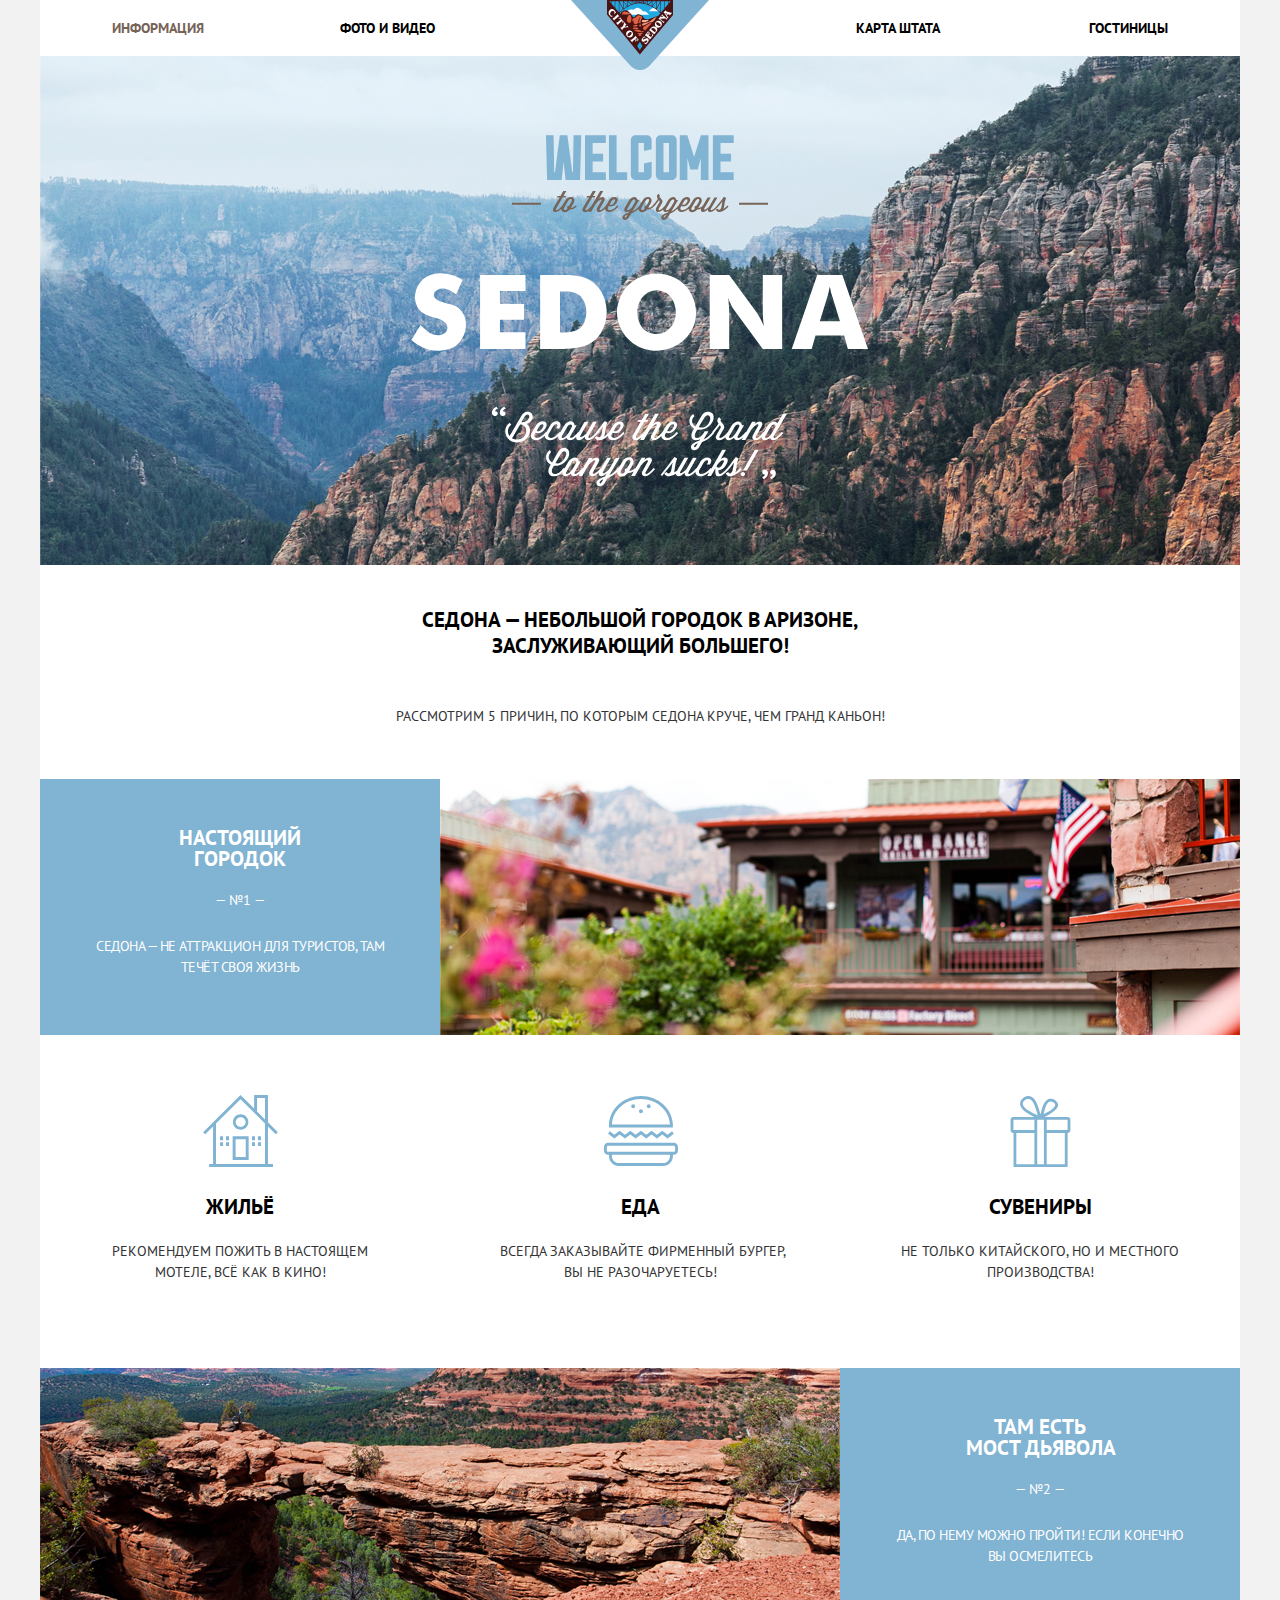
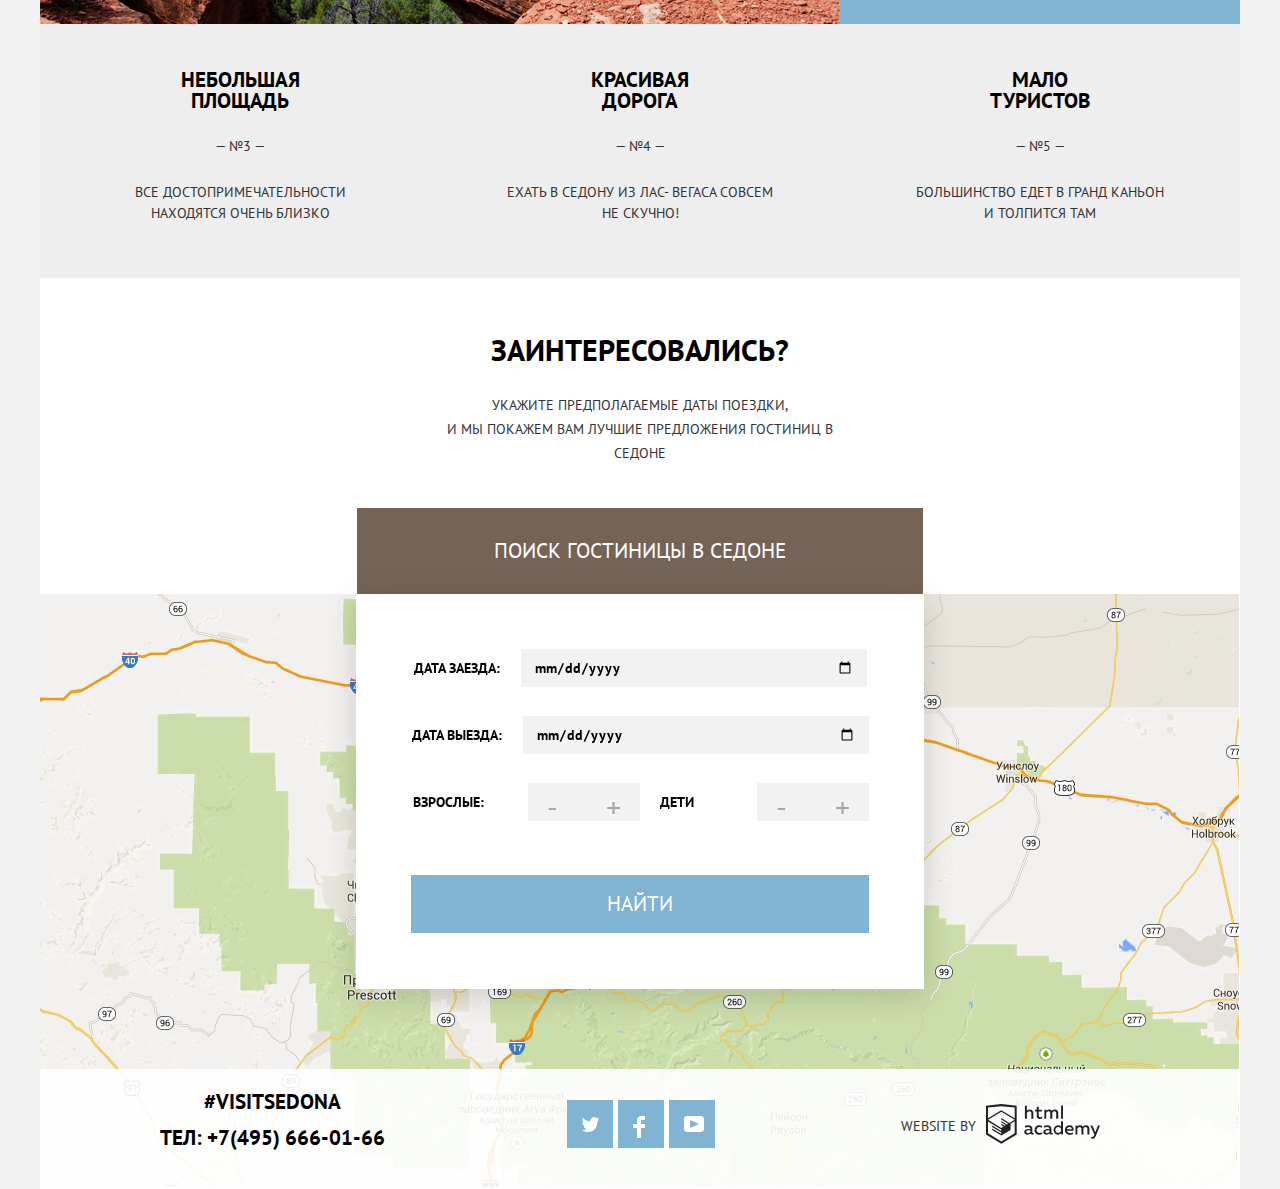
==== commit d474264a: "map and footer markup improvement" ====
--- a/index.html
+++ b/index.html
@@ -102,7 +102,8 @@
           <li class="reasons-item reason-3-4-5-item reasons_last">
             <h3 class="title reason-title reason-3-4-5-title">красивая дорога</h3>
             <span class="number">— №4 —</span>
-            <p class="reasons-3-4-5-item-descr">ехать&nbsp;в&nbsp;седону из&nbsp;лас-&nbsp;вегаса&nbsp;совсем не&nbsp;скучно!
+            <p class="reasons-3-4-5-item-descr">ехать&nbsp;в&nbsp;седону из&nbsp;лас-&nbsp;вегаса&nbsp;совсем
+              не&nbsp;скучно!
             </p>
           </li>
           <li class="reasons-item reason-3-4-5-item reasons_last">
@@ -126,90 +127,93 @@
         <div class="brown-btn">
           <button class="searching-hotels brown-btn btn">ПОИСК ГОСТИНИЦЫ В СЕДОНЕ</button>
         </div>
-      </div>
-
-
-      <section class="form-on-the-map">
-        <div class="map-wrapp">
-          <form action="https://echo.htmlacademy.ru/courses" method="post">
-            <fieldset class="form-group">
-
-              <div class="date-input">
-                <label for="date" class="label">ДАТА ЗАЕЗДА:</label>
-                <input type="date" name="date" class="input input-date" placeholder="24 апреля 2017" />
-              </div>
-              <div class="date-input">
-                <label for="date-exit" class="label">ДАТА ВЫЕЗДА:</label>
-                <input type="date" name="date-exit" class="input input-date" />
-              </div>
-              <div class="one-third-size">
-                <label for="adults" class="label">ВЗРОСЛЫЕ:</label>
-                <div class="small-button">
+        <form action="https://echo.htmlacademy.ru/courses" method="post">
+          <fieldset class="form-group">
+
+            <div class="date-input">
+              <label for="date" class="label">ДАТА ЗАЕЗДА:</label>
+              <input type="date" name="date" class="input input-date" placeholder="24 апреля 2017" />
+            </div>
+            <div class="date-input">
+              <label for="date-exit" class="label">ДАТА ВЫЕЗДА:</label>
+              <input type="date" name="date-exit" class="input input-date" />
+            </div>
+            <div class="one-third-size">
+              <label for="adults" class="label">ВЗРОСЛЫЕ:</label>
+              <div class="small-button">
                 <button type="button" class="adults btn">-</button>
                 <input type="number" id="adults" name="adults" class="input input-age" />
                 <button type="button" class="adults btn">+</button>
-                </div>
-                <label for="kids" class="label">ДЕТИ</label>
-                <div class="small-button">
+              </div>
+              <label for="kids" class="label label-kids">ДЕТИ</label>
+              <div class="small-button">
                 <button type="button" class="kids btn">-</button>
                 <input type="number" id="kids" name="kids" class="input input-age" />
                 <button type="button" class="kids btn">+</button>
-                </div>
-              </div>
-              <div>
-                <input class="searching-hotels blue input btn" type="submit" value="НАЙТИ" />
-
-            </fieldset>
-          </form>
-
-      </section>
+              </div>
+            </div>
+            <div>
+              <input class="searching-hotels blue input btn" type="submit" value="НАЙТИ" />
+
+          </fieldset>
+        </form>
+      </div>
+
+
+      <!-- <div class="map-wrapp"></div> -->
+
+
     </main>
-    <footer class="page-footer">
-      <div class="footer-container">
-        <div class="link-wrapper">
-          <div class="visit-SEDONA">#visitSEDONA</div>
-          <a href="tel:+74956660166">ТЕЛ: +7(495) 666-01-66</a>
-        </div>
-        <ul class="social-icons">
-          <li class="social-item">
-            <a class="social-icon twitter" href="https://twitter.com">
-              <svg width="17" height="17" viewBox="0 0 17 17" fill="none" xmlns="http://www.w3.org/2000/svg">
-                <path
-                  d="M10.95 1.14409C12.635 0.648089 13.934 1.41409 14.527 2.32309C15.2 2.09209 15.858 1.84209 16.538 1.61509C16.5249 2.30145 16.2117 2.94761 15.681 3.38309C16.366 3.55309 16.985 2.89209 16.985 2.89209C16.816 3.89209 15.979 4.68009 15.422 4.91609C15.191 11.6661 12.247 16.1331 5.34498 15.9981H4.89898C4.48898 15.9981 0.734977 15.5381 0.000976562 14.1111C2.27198 14.3071 3.89398 13.6891 4.69398 12.9341C3.73398 12.6341 2.01498 12.4571 1.71498 9.98409C2.06398 10.0901 2.27898 10.2121 2.90498 10.1031C1.70498 9.24709 0.373977 8.53009 0.447977 6.33009C0.732977 6.65809 1.51498 6.86609 1.78798 6.80209C1.08498 6.56109 -0.182023 3.44209 0.893977 1.85009C2.71198 3.70409 4.62898 5.45609 8.04598 5.62309C8.25398 3.33009 9.18298 1.79309 10.95 1.14409Z"
-                  fill="white" />
-              </svg>
-            </a>
-          </li>
-          <li class="social-item">
-            <a target="_blank" class="social-icon facebook" href="https://facebook.com">
-              <svg width="12" height="22" viewBox="0 0 12 22" fill="none" xmlns="http://www.w3.org/2000/svg">
-                <path d="M12 4V0H8C5.79086 0 4 1.79086 4 4V8H0V12H4V22H8V12H12V8H8V4H12Z" fill="white" />
-              </svg>
-            </a>
-          </li>
-          <li class="social-item">
-            <a target="_blank" class="social-icon youtube" href="https://youtube.com">
-              <svg width="20" height="16" viewBox="0 0 20 16" fill="none"  xmlns="http://www.w3.org/2000/svg">
-                <path fill-rule="evenodd" clip-rule="evenodd"
-                  d="M3 0H17C18.65 0 20 1.35 20 3V13C20 14.65 18.65 16 17 16H3C1.35 16 0 14.65 0 13V3C0 1.35 1.35 0 3 0ZM6.027 4.002V11.998L15.014 8L6.027 4.002Z"
-                  fill="white" />
-              </svg>
-
-            </a>
-          </li>
-        </ul>
-        <div class="right-side-footer">
-          <span>Website by</span>
-          <div class="academy-link">
-            <a target="_blank" href="https://htmlacademy.ru">
-              <svg width="115" height="41" viewBox="0 0 115 41" fill="none" xmlns="http://www.w3.org/2000/svg">
-                <path fill-rule="evenodd" clip-rule="evenodd" d="M15.5197 1.05737H15.3509L0 2.71895V31.4945L15.3509 40.8382L30.7018 31.4945V2.71895L15.5197 1.05737ZM77.0183 2.62185H75.0876V15.7311H77.0183V2.62185ZM40.8619 2.63264V7.76843C41.6131 6.9864 42.6386 6.5436 43.7105 6.53843C44.6823 6.47908 45.6329 6.84495 46.3253 7.54479C47.0177 8.24462 47.3866 9.21244 47.3399 10.2068V15.7634H45.367V10.4658C45.4231 9.94897 45.2754 9.43059 44.9566 9.02553C44.6377 8.62047 44.174 8.36218 43.6683 8.3079H43.3518C42.3456 8.36979 41.4321 8.9295 40.9041 9.80764V15.7634H38.8995V2.63264H40.8619ZM77.0183 31.4837H75.2775V30.0595C74.4828 31.1353 73.23 31.7538 71.9119 31.7211C69.4751 31.5528 67.5825 29.4822 67.5825 26.9845C67.5825 24.4867 69.4751 22.4162 71.9119 22.2479C73.1195 22.2052 74.2818 22.7203 75.0771 23.6505V18.3205H77.0183V31.4837ZM47.0656 30.0595C47.263 30.0515 47.4583 30.0152 47.6459 29.9516V31.3866C47.2482 31.5404 46.826 31.6172 46.4009 31.6132C45.6482 31.6769 44.9394 31.2429 44.639 30.5342C43.7036 31.31 42.5302 31.7227 41.3261 31.6995C39.733 31.6995 38.256 30.804 38.256 28.9482C38.256 26.65 40.3661 25.9379 42.1702 25.9379C42.9402 25.9505 43.707 26.0408 44.4596 26.2076V25.884C44.4596 24.805 43.6578 23.9742 42.1491 23.9742C41.0585 23.9764 39.9804 24.2116 38.9839 24.6647V22.8305C40.0678 22.451 41.204 22.2506 42.3495 22.2371C44.8394 22.2371 46.3693 23.4455 46.3693 26.1753V29.4121C46.3546 29.5668 46.401 29.721 46.4981 29.8406C46.5951 29.9601 46.7349 30.035 46.8862 30.0487H47.0656V30.0595ZM40.2711 28.8403C40.298 29.229 40.4761 29.5905 40.7655 29.844C41.055 30.0974 41.4317 30.2217 41.8115 30.189H41.9275C42.8819 30.1906 43.7973 29.8022 44.4702 29.11V27.5779C43.842 27.4414 43.2026 27.3655 42.5605 27.3513C41.5055 27.3513 40.2817 27.7074 40.2817 28.8403H40.2711ZM56.0229 22.9384C55.1962 22.4632 54.2596 22.2246 53.3115 22.2479H52.9422C51.7332 22.2873 50.5891 22.8166 49.7619 23.7192C48.9347 24.6218 48.4923 25.8236 48.5321 27.06V27.5024C48.6957 30.0004 50.805 31.8921 53.2482 31.7318C54.2519 31.7555 55.2477 31.5452 56.1601 31.1168V29.2718C55.3769 29.7215 54.4945 29.9591 53.5963 29.9624C52.5199 30.0288 51.4963 29.4793 50.9385 28.5356C50.3806 27.5918 50.3806 26.4095 50.9385 25.4658C51.4963 24.522 52.5199 23.9725 53.5963 24.039C54.461 24.0357 55.3066 24.2989 56.0229 24.7942V22.9384ZM66.1514 30.0595C66.3488 30.0515 66.5441 30.0152 66.7317 29.9516V31.3866C66.334 31.5404 65.9118 31.6172 65.4867 31.6132C64.734 31.6769 64.0252 31.2429 63.7248 30.5342C62.7894 31.31 61.616 31.7227 60.4119 31.6995C58.8188 31.6995 57.3417 30.804 57.3417 28.9482C57.3417 26.65 59.4518 25.9379 61.256 25.9379C62.0259 25.9505 62.7928 26.0408 63.5454 26.2076V25.884C63.5454 24.805 62.7436 23.9742 61.2349 23.9742C60.1443 23.9764 59.0662 24.2116 58.0697 24.6647V22.8305C59.1536 22.451 60.2897 22.2506 61.4353 22.2371C63.9252 22.2371 65.455 23.4455 65.455 26.1753V29.4121C65.4404 29.5668 65.4868 29.721 65.5838 29.8406C65.6809 29.9601 65.8207 30.035 65.972 30.0487H66.1514V30.0595ZM59.855 29.8481C59.5632 29.5943 59.3837 29.2311 59.3569 28.8403H59.378C59.378 27.7074 60.5385 27.3513 61.6569 27.3513C62.299 27.3655 62.9383 27.4414 63.5665 27.5779V29.11C62.8937 29.8022 61.9782 30.1906 61.0239 30.189H60.9078C60.5263 30.2247 60.1469 30.1019 59.855 29.8481ZM69.3271 26.9305C69.3271 25.2859 70.6308 23.9526 72.239 23.9526L72.2601 24.0066C73.4742 24.0066 74.5742 24.7382 75.0665 25.8732V28.0311C74.5856 29.1871 73.4673 29.9296 72.239 29.9084C70.6308 29.9084 69.3271 28.5752 69.3271 26.9305ZM83.3486 22.2479C86.8408 22.2479 88.0541 25.1395 87.4844 27.7397H80.922C81.1436 29.3582 82.6839 30.0163 84.2876 30.0163C85.2509 30.0196 86.2027 29.8021 87.0729 29.3797V31.1061C86.0736 31.5421 84.9939 31.7519 83.9078 31.7211C81.2385 31.7211 78.8963 30.189 78.8963 26.9521C78.8362 25.7502 79.2482 24.5736 80.0408 23.6841C80.8334 22.7945 81.9408 22.2658 83.1165 22.2155H83.3486V22.2479ZM80.8693 26.1753C80.9704 24.8237 82.1216 23.8104 83.4436 23.9095H83.4858C84.1064 23.8531 84.7196 24.08 85.1612 24.5295C85.6028 24.979 85.8275 25.6051 85.7752 26.24H80.8693V26.1753ZM89.489 31.4621V22.4961H91.2298V23.575C91.9777 22.7197 93.041 22.2229 94.1628 22.2047C95.2951 22.1328 96.3712 22.7163 96.9482 23.7153C97.7407 22.8335 98.8477 22.3161 100.018 22.2803C100.952 22.2327 101.859 22.6011 102.507 23.2901C103.154 23.9792 103.478 24.9213 103.394 25.8732V31.4837H101.39V25.9271C101.437 25.4734 101.306 25.0191 101.024 24.6647C100.743 24.3104 100.336 24.0852 99.8917 24.039H99.6174C98.7512 24.0941 97.9525 24.536 97.4335 25.2474V31.4837H95.4289V25.9271C95.4728 25.47 95.3357 25.0139 95.0481 24.6611C94.7606 24.3082 94.3467 24.088 93.8991 24.0497H93.6881C92.7466 24.1344 91.8915 24.6449 91.3564 25.4416V31.5161H89.5312L89.489 31.4621ZM113.977 22.4745H111.972L109.324 29.2718L106.306 22.4853H104.196L108.417 31.5484L108.237 32.0016C107.72 33.3611 107.003 34.0516 106.053 34.0516C105.75 34.0548 105.447 34.0112 105.156 33.9221V35.6161C105.536 35.7125 105.926 35.7632 106.317 35.7671C107.646 35.7671 108.902 35.0226 109.851 32.6813L113.977 22.4745ZM52.689 6.78658V3.54974L50.7266 4.01369V6.73264H49.144V8.49132H50.7899V12.9905C50.7231 13.817 51.0244 14.6301 51.61 15.2038C52.1955 15.7775 53.0028 16.0505 53.8073 15.9468C54.5996 15.9535 55.3875 15.8259 56.139 15.5692V13.8429C55.5727 14.0781 54.9672 14.199 54.356 14.199C53.2165 14.199 52.689 13.8105 52.689 12.6237V8.5129H55.8541V6.78658H52.689ZM58.3862 15.7526V6.75421H60.1376V7.83316C60.8811 6.97655 61.9403 6.476 63.0601 6.45211C64.1624 6.38099 65.2146 6.93142 65.8032 7.88711C66.5958 7.00534 67.7028 6.48794 68.8734 6.45211C69.8138 6.41462 70.7233 6.79859 71.364 7.50353C72.0046 8.20846 72.3126 9.16418 72.2073 10.1205V15.7418H70.2028V10.1853C70.2499 9.73151 70.1184 9.27721 69.8373 8.92287C69.5561 8.56853 69.1485 8.34334 68.7046 8.29711H68.4619C67.5957 8.35228 66.797 8.7942 66.278 9.50553V15.7418H64.2734V10.1853C64.3206 9.73151 64.1891 9.27721 63.9079 8.92287C63.6268 8.56853 63.2191 8.34334 62.7752 8.29711H62.5326C61.5911 8.38181 60.736 8.89229 60.2009 9.68895V15.7634H58.3862V15.7526ZM28.6972 30.3033L28.7078 30.2968L28.6972 30.3184V30.3033ZM28.6972 18.3205V30.3033L15.3509 38.4321L2.00459 30.3184V18.5147L15.2876 26.6068V28.0311L6.18257 22.5284V23.9418L15.3404 29.5632V31.0629L6.19312 25.4955V26.9521L15.3509 32.5734L24.5826 26.9197V20.8129L28.6972 18.3205ZM28.7078 16.7776L25.0362 18.9355L23.3482 20.0145L15.3087 15.0837V16.4971L22.156 20.7266L22.0083 20.8237L20.9532 21.4063L15.2876 17.9537V19.3995L19.761 22.1184L18.706 22.8413L15.3298 20.7913V22.2047L17.5454 23.5426L15.2982 24.9021L2.11009 16.864L15.3087 8.72869L28.7078 16.7776ZM15.2876 7.27211L28.7078 15.3534V4.56395L15.3615 3.12895L2.01514 4.56395V15.3534L15.2876 7.27211Z" fill="#231F20"/>
-                </svg>
-            </a>
+    <div class="map-wrapp">
+      <footer class="page-footer">
+        <div class="footer-container">
+          <div class="link-wrapper">
+            <div class="visit-SEDONA">#visitSEDONA</div>
+            <a href="tel:+74956660166">ТЕЛ: +7(495) 666-01-66</a>
           </div>
-        </div>
-      </div>
-    </footer>
+          <ul class="social-icons">
+            <li class="social-item">
+              <a class="social-icon twitter" href="https://twitter.com">
+                <svg width="17" height="17" viewBox="0 0 17 17" fill="none" xmlns="http://www.w3.org/2000/svg">
+                  <path
+                    d="M10.95 1.14409C12.635 0.648089 13.934 1.41409 14.527 2.32309C15.2 2.09209 15.858 1.84209 16.538 1.61509C16.5249 2.30145 16.2117 2.94761 15.681 3.38309C16.366 3.55309 16.985 2.89209 16.985 2.89209C16.816 3.89209 15.979 4.68009 15.422 4.91609C15.191 11.6661 12.247 16.1331 5.34498 15.9981H4.89898C4.48898 15.9981 0.734977 15.5381 0.000976562 14.1111C2.27198 14.3071 3.89398 13.6891 4.69398 12.9341C3.73398 12.6341 2.01498 12.4571 1.71498 9.98409C2.06398 10.0901 2.27898 10.2121 2.90498 10.1031C1.70498 9.24709 0.373977 8.53009 0.447977 6.33009C0.732977 6.65809 1.51498 6.86609 1.78798 6.80209C1.08498 6.56109 -0.182023 3.44209 0.893977 1.85009C2.71198 3.70409 4.62898 5.45609 8.04598 5.62309C8.25398 3.33009 9.18298 1.79309 10.95 1.14409Z"
+                    fill="white" />
+                </svg>
+              </a>
+            </li>
+            <li class="social-item">
+              <a target="_blank" class="social-icon facebook" href="https://facebook.com">
+                <svg width="12" height="22" viewBox="0 0 12 22" fill="none" xmlns="http://www.w3.org/2000/svg">
+                  <path d="M12 4V0H8C5.79086 0 4 1.79086 4 4V8H0V12H4V22H8V12H12V8H8V4H12Z" fill="white" />
+                </svg>
+              </a>
+            </li>
+            <li class="social-item">
+              <a target="_blank" class="social-icon youtube" href="https://youtube.com">
+                <svg width="20" height="16" viewBox="0 0 20 16" fill="none" xmlns="http://www.w3.org/2000/svg">
+                  <path fill-rule="evenodd" clip-rule="evenodd"
+                    d="M3 0H17C18.65 0 20 1.35 20 3V13C20 14.65 18.65 16 17 16H3C1.35 16 0 14.65 0 13V3C0 1.35 1.35 0 3 0ZM6.027 4.002V11.998L15.014 8L6.027 4.002Z"
+                    fill="white" />
+                </svg>
+
+              </a>
+            </li>
+          </ul>
+          <div class="right-side-footer">
+            <span>Website by</span>
+            <div class="academy-link">
+              <a target="_blank" href="https://htmlacademy.ru">
+                <svg width="115" height="41" viewBox="0 0 115 41" fill="none" xmlns="http://www.w3.org/2000/svg">
+                  <path fill-rule="evenodd" clip-rule="evenodd"
+                    d="M15.5197 1.05737H15.3509L0 2.71895V31.4945L15.3509 40.8382L30.7018 31.4945V2.71895L15.5197 1.05737ZM77.0183 2.62185H75.0876V15.7311H77.0183V2.62185ZM40.8619 2.63264V7.76843C41.6131 6.9864 42.6386 6.5436 43.7105 6.53843C44.6823 6.47908 45.6329 6.84495 46.3253 7.54479C47.0177 8.24462 47.3866 9.21244 47.3399 10.2068V15.7634H45.367V10.4658C45.4231 9.94897 45.2754 9.43059 44.9566 9.02553C44.6377 8.62047 44.174 8.36218 43.6683 8.3079H43.3518C42.3456 8.36979 41.4321 8.9295 40.9041 9.80764V15.7634H38.8995V2.63264H40.8619ZM77.0183 31.4837H75.2775V30.0595C74.4828 31.1353 73.23 31.7538 71.9119 31.7211C69.4751 31.5528 67.5825 29.4822 67.5825 26.9845C67.5825 24.4867 69.4751 22.4162 71.9119 22.2479C73.1195 22.2052 74.2818 22.7203 75.0771 23.6505V18.3205H77.0183V31.4837ZM47.0656 30.0595C47.263 30.0515 47.4583 30.0152 47.6459 29.9516V31.3866C47.2482 31.5404 46.826 31.6172 46.4009 31.6132C45.6482 31.6769 44.9394 31.2429 44.639 30.5342C43.7036 31.31 42.5302 31.7227 41.3261 31.6995C39.733 31.6995 38.256 30.804 38.256 28.9482C38.256 26.65 40.3661 25.9379 42.1702 25.9379C42.9402 25.9505 43.707 26.0408 44.4596 26.2076V25.884C44.4596 24.805 43.6578 23.9742 42.1491 23.9742C41.0585 23.9764 39.9804 24.2116 38.9839 24.6647V22.8305C40.0678 22.451 41.204 22.2506 42.3495 22.2371C44.8394 22.2371 46.3693 23.4455 46.3693 26.1753V29.4121C46.3546 29.5668 46.401 29.721 46.4981 29.8406C46.5951 29.9601 46.7349 30.035 46.8862 30.0487H47.0656V30.0595ZM40.2711 28.8403C40.298 29.229 40.4761 29.5905 40.7655 29.844C41.055 30.0974 41.4317 30.2217 41.8115 30.189H41.9275C42.8819 30.1906 43.7973 29.8022 44.4702 29.11V27.5779C43.842 27.4414 43.2026 27.3655 42.5605 27.3513C41.5055 27.3513 40.2817 27.7074 40.2817 28.8403H40.2711ZM56.0229 22.9384C55.1962 22.4632 54.2596 22.2246 53.3115 22.2479H52.9422C51.7332 22.2873 50.5891 22.8166 49.7619 23.7192C48.9347 24.6218 48.4923 25.8236 48.5321 27.06V27.5024C48.6957 30.0004 50.805 31.8921 53.2482 31.7318C54.2519 31.7555 55.2477 31.5452 56.1601 31.1168V29.2718C55.3769 29.7215 54.4945 29.9591 53.5963 29.9624C52.5199 30.0288 51.4963 29.4793 50.9385 28.5356C50.3806 27.5918 50.3806 26.4095 50.9385 25.4658C51.4963 24.522 52.5199 23.9725 53.5963 24.039C54.461 24.0357 55.3066 24.2989 56.0229 24.7942V22.9384ZM66.1514 30.0595C66.3488 30.0515 66.5441 30.0152 66.7317 29.9516V31.3866C66.334 31.5404 65.9118 31.6172 65.4867 31.6132C64.734 31.6769 64.0252 31.2429 63.7248 30.5342C62.7894 31.31 61.616 31.7227 60.4119 31.6995C58.8188 31.6995 57.3417 30.804 57.3417 28.9482C57.3417 26.65 59.4518 25.9379 61.256 25.9379C62.0259 25.9505 62.7928 26.0408 63.5454 26.2076V25.884C63.5454 24.805 62.7436 23.9742 61.2349 23.9742C60.1443 23.9764 59.0662 24.2116 58.0697 24.6647V22.8305C59.1536 22.451 60.2897 22.2506 61.4353 22.2371C63.9252 22.2371 65.455 23.4455 65.455 26.1753V29.4121C65.4404 29.5668 65.4868 29.721 65.5838 29.8406C65.6809 29.9601 65.8207 30.035 65.972 30.0487H66.1514V30.0595ZM59.855 29.8481C59.5632 29.5943 59.3837 29.2311 59.3569 28.8403H59.378C59.378 27.7074 60.5385 27.3513 61.6569 27.3513C62.299 27.3655 62.9383 27.4414 63.5665 27.5779V29.11C62.8937 29.8022 61.9782 30.1906 61.0239 30.189H60.9078C60.5263 30.2247 60.1469 30.1019 59.855 29.8481ZM69.3271 26.9305C69.3271 25.2859 70.6308 23.9526 72.239 23.9526L72.2601 24.0066C73.4742 24.0066 74.5742 24.7382 75.0665 25.8732V28.0311C74.5856 29.1871 73.4673 29.9296 72.239 29.9084C70.6308 29.9084 69.3271 28.5752 69.3271 26.9305ZM83.3486 22.2479C86.8408 22.2479 88.0541 25.1395 87.4844 27.7397H80.922C81.1436 29.3582 82.6839 30.0163 84.2876 30.0163C85.2509 30.0196 86.2027 29.8021 87.0729 29.3797V31.1061C86.0736 31.5421 84.9939 31.7519 83.9078 31.7211C81.2385 31.7211 78.8963 30.189 78.8963 26.9521C78.8362 25.7502 79.2482 24.5736 80.0408 23.6841C80.8334 22.7945 81.9408 22.2658 83.1165 22.2155H83.3486V22.2479ZM80.8693 26.1753C80.9704 24.8237 82.1216 23.8104 83.4436 23.9095H83.4858C84.1064 23.8531 84.7196 24.08 85.1612 24.5295C85.6028 24.979 85.8275 25.6051 85.7752 26.24H80.8693V26.1753ZM89.489 31.4621V22.4961H91.2298V23.575C91.9777 22.7197 93.041 22.2229 94.1628 22.2047C95.2951 22.1328 96.3712 22.7163 96.9482 23.7153C97.7407 22.8335 98.8477 22.3161 100.018 22.2803C100.952 22.2327 101.859 22.6011 102.507 23.2901C103.154 23.9792 103.478 24.9213 103.394 25.8732V31.4837H101.39V25.9271C101.437 25.4734 101.306 25.0191 101.024 24.6647C100.743 24.3104 100.336 24.0852 99.8917 24.039H99.6174C98.7512 24.0941 97.9525 24.536 97.4335 25.2474V31.4837H95.4289V25.9271C95.4728 25.47 95.3357 25.0139 95.0481 24.6611C94.7606 24.3082 94.3467 24.088 93.8991 24.0497H93.6881C92.7466 24.1344 91.8915 24.6449 91.3564 25.4416V31.5161H89.5312L89.489 31.4621ZM113.977 22.4745H111.972L109.324 29.2718L106.306 22.4853H104.196L108.417 31.5484L108.237 32.0016C107.72 33.3611 107.003 34.0516 106.053 34.0516C105.75 34.0548 105.447 34.0112 105.156 33.9221V35.6161C105.536 35.7125 105.926 35.7632 106.317 35.7671C107.646 35.7671 108.902 35.0226 109.851 32.6813L113.977 22.4745ZM52.689 6.78658V3.54974L50.7266 4.01369V6.73264H49.144V8.49132H50.7899V12.9905C50.7231 13.817 51.0244 14.6301 51.61 15.2038C52.1955 15.7775 53.0028 16.0505 53.8073 15.9468C54.5996 15.9535 55.3875 15.8259 56.139 15.5692V13.8429C55.5727 14.0781 54.9672 14.199 54.356 14.199C53.2165 14.199 52.689 13.8105 52.689 12.6237V8.5129H55.8541V6.78658H52.689ZM58.3862 15.7526V6.75421H60.1376V7.83316C60.8811 6.97655 61.9403 6.476 63.0601 6.45211C64.1624 6.38099 65.2146 6.93142 65.8032 7.88711C66.5958 7.00534 67.7028 6.48794 68.8734 6.45211C69.8138 6.41462 70.7233 6.79859 71.364 7.50353C72.0046 8.20846 72.3126 9.16418 72.2073 10.1205V15.7418H70.2028V10.1853C70.2499 9.73151 70.1184 9.27721 69.8373 8.92287C69.5561 8.56853 69.1485 8.34334 68.7046 8.29711H68.4619C67.5957 8.35228 66.797 8.7942 66.278 9.50553V15.7418H64.2734V10.1853C64.3206 9.73151 64.1891 9.27721 63.9079 8.92287C63.6268 8.56853 63.2191 8.34334 62.7752 8.29711H62.5326C61.5911 8.38181 60.736 8.89229 60.2009 9.68895V15.7634H58.3862V15.7526ZM28.6972 30.3033L28.7078 30.2968L28.6972 30.3184V30.3033ZM28.6972 18.3205V30.3033L15.3509 38.4321L2.00459 30.3184V18.5147L15.2876 26.6068V28.0311L6.18257 22.5284V23.9418L15.3404 29.5632V31.0629L6.19312 25.4955V26.9521L15.3509 32.5734L24.5826 26.9197V20.8129L28.6972 18.3205ZM28.7078 16.7776L25.0362 18.9355L23.3482 20.0145L15.3087 15.0837V16.4971L22.156 20.7266L22.0083 20.8237L20.9532 21.4063L15.2876 17.9537V19.3995L19.761 22.1184L18.706 22.8413L15.3298 20.7913V22.2047L17.5454 23.5426L15.2982 24.9021L2.11009 16.864L15.3087 8.72869L28.7078 16.7776ZM15.2876 7.27211L28.7078 15.3534V4.56395L15.3615 3.12895L2.01514 4.56395V15.3534L15.2876 7.27211Z"
+                    fill="#231F20" />
+                </svg>
+              </a>
+            </div>
+          </div>
+        </div>
+      </footer>
+    </div>
   </div>
   </div>
 
--- a/css/styles.css
+++ b/css/styles.css
@@ -363,6 +363,7 @@
    background-image: url("../images/map.svg");
    background-repeat: no-repeat;
    height: 594px;
+   position: relative;
 }
 
 
@@ -454,7 +455,7 @@
    width: 100%;
    max-width: 346px;
    height: 38px;
-  
+
 
 }
 
@@ -510,6 +511,7 @@
    align-items: center;
    margin-top: 0;
    margin-bottom: 54px;
+
 }
 
 .small-button {
@@ -537,20 +539,26 @@
 }
 
 
-.adults,.kids {
+.adults,
+.kids {
    border: none;
    background: transparent;
    color: #a9a9a9;
 }
 
 .label {
+   font-size: 14px;
    line-height: 26px;
    font-weight: 700;
    width: 100%;
    max-width: 125px;
-   padding-right: 15px;
-}
-
+   padding-right: 13px;
+}
+
+
+/* .label-kids {
+   margin-left: 55px;
+} */
 
 .searching-hotels {
    width: 100%;
@@ -664,14 +672,18 @@
 
 /* footer */
 .page-footer {
-   padding: 36px 0;
+   position: relative;
+   top: 80%;
+   min-height: 120px;
+   padding: 20px 0;
    background-color: rgba(255, 255, 255, 0.9);
 }
 
 .footer-container {
    display: flex;
    align-items: center;
-   justify-content: space-between;
+   padding-left: 120px;
+   padding-right: 139px;
 }
 
 .link-wrapper {
@@ -679,19 +691,20 @@
    flex-wrap: wrap;
    flex-direction: column;
    align-items: center;
-   margin-left: 115px;
 }
 
 .social-icons {
    display: flex;
    align-items: center;
-   justify-content: space-between;
+   margin: 0 auto;
+   padding-top: 7px;
+   padding-right: 5px;
 }
 
 .right-side-footer {
    display: flex;
    align-items: center;
-   margin-right: 115px;
+   padding-top: 12px;
 }
 
 .visit-SEDONA {
@@ -708,10 +721,10 @@
    background-color: var(--blue);
    width: 46px;
    height: 48px;
-   
+
 }
 
 
 .social-item:not(:last-child) {
-   margin-right: 10px;
-}
+   margin-right: 5px;
+}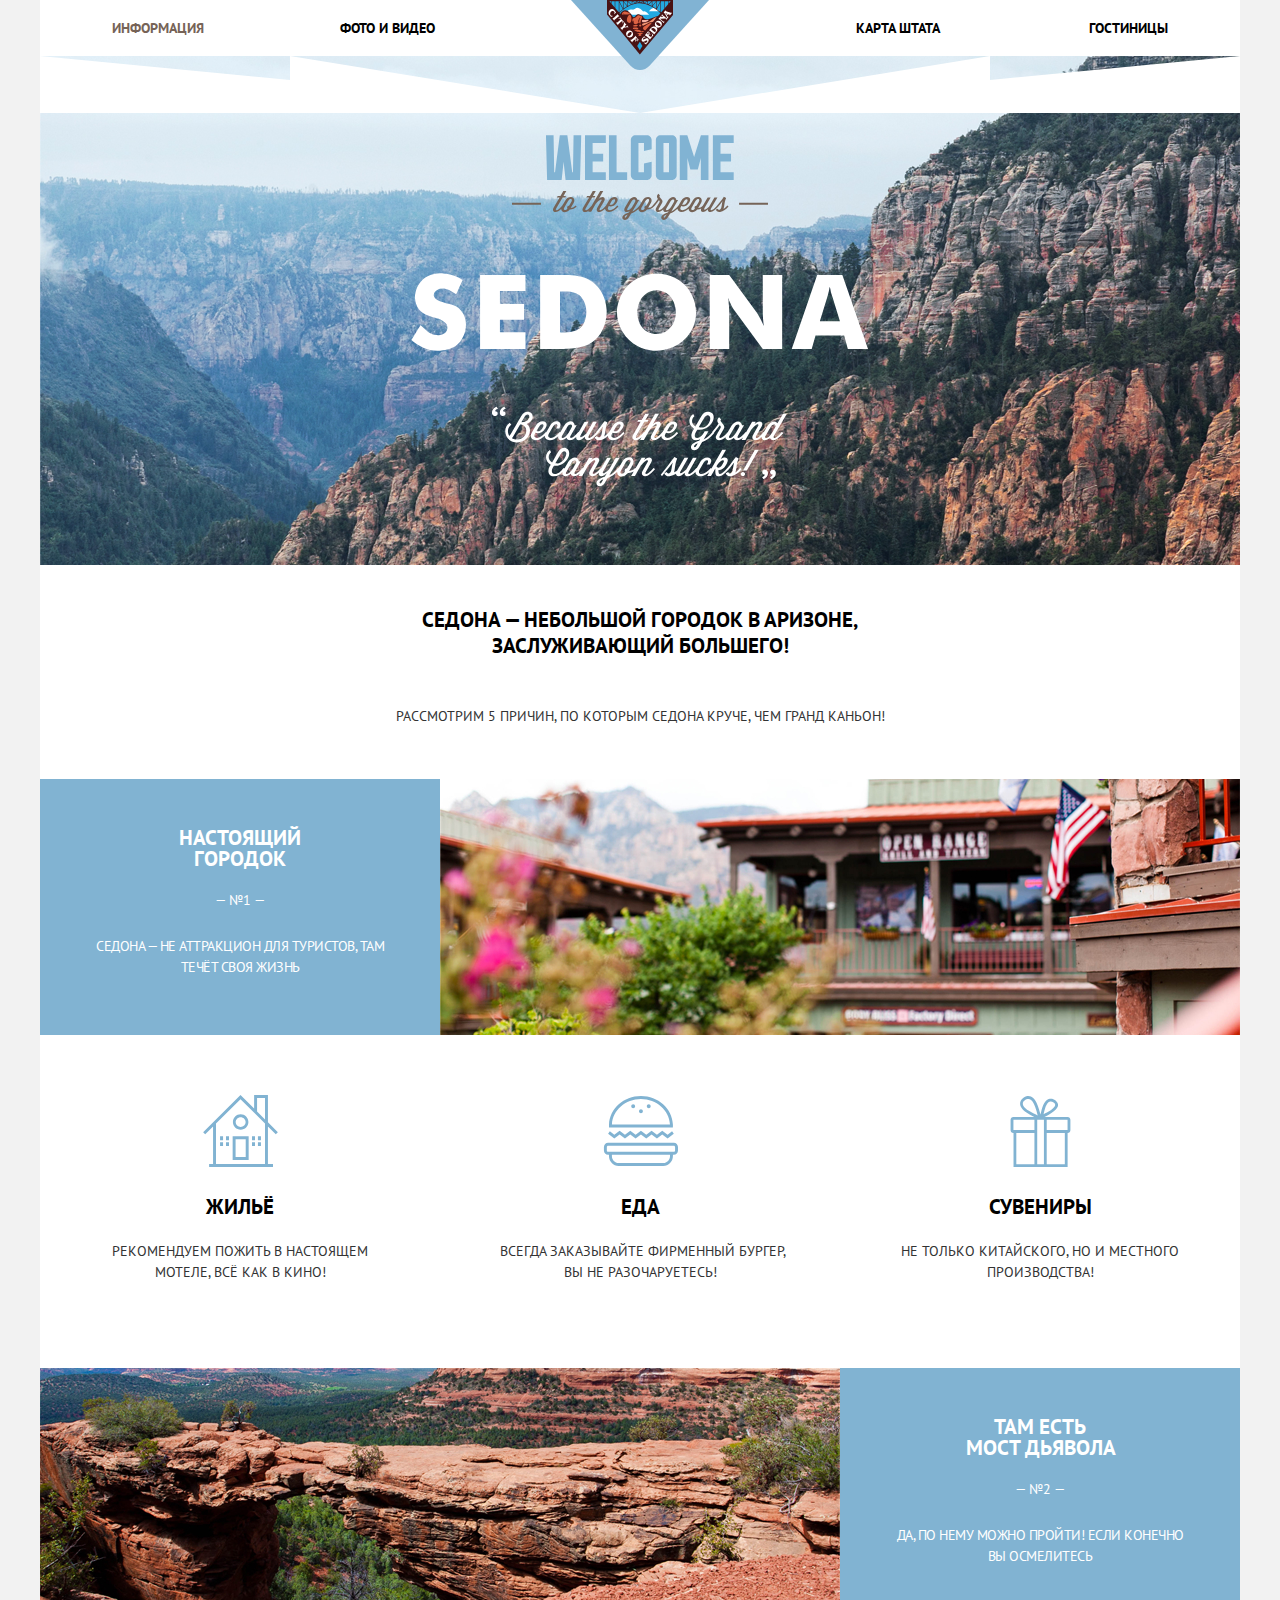
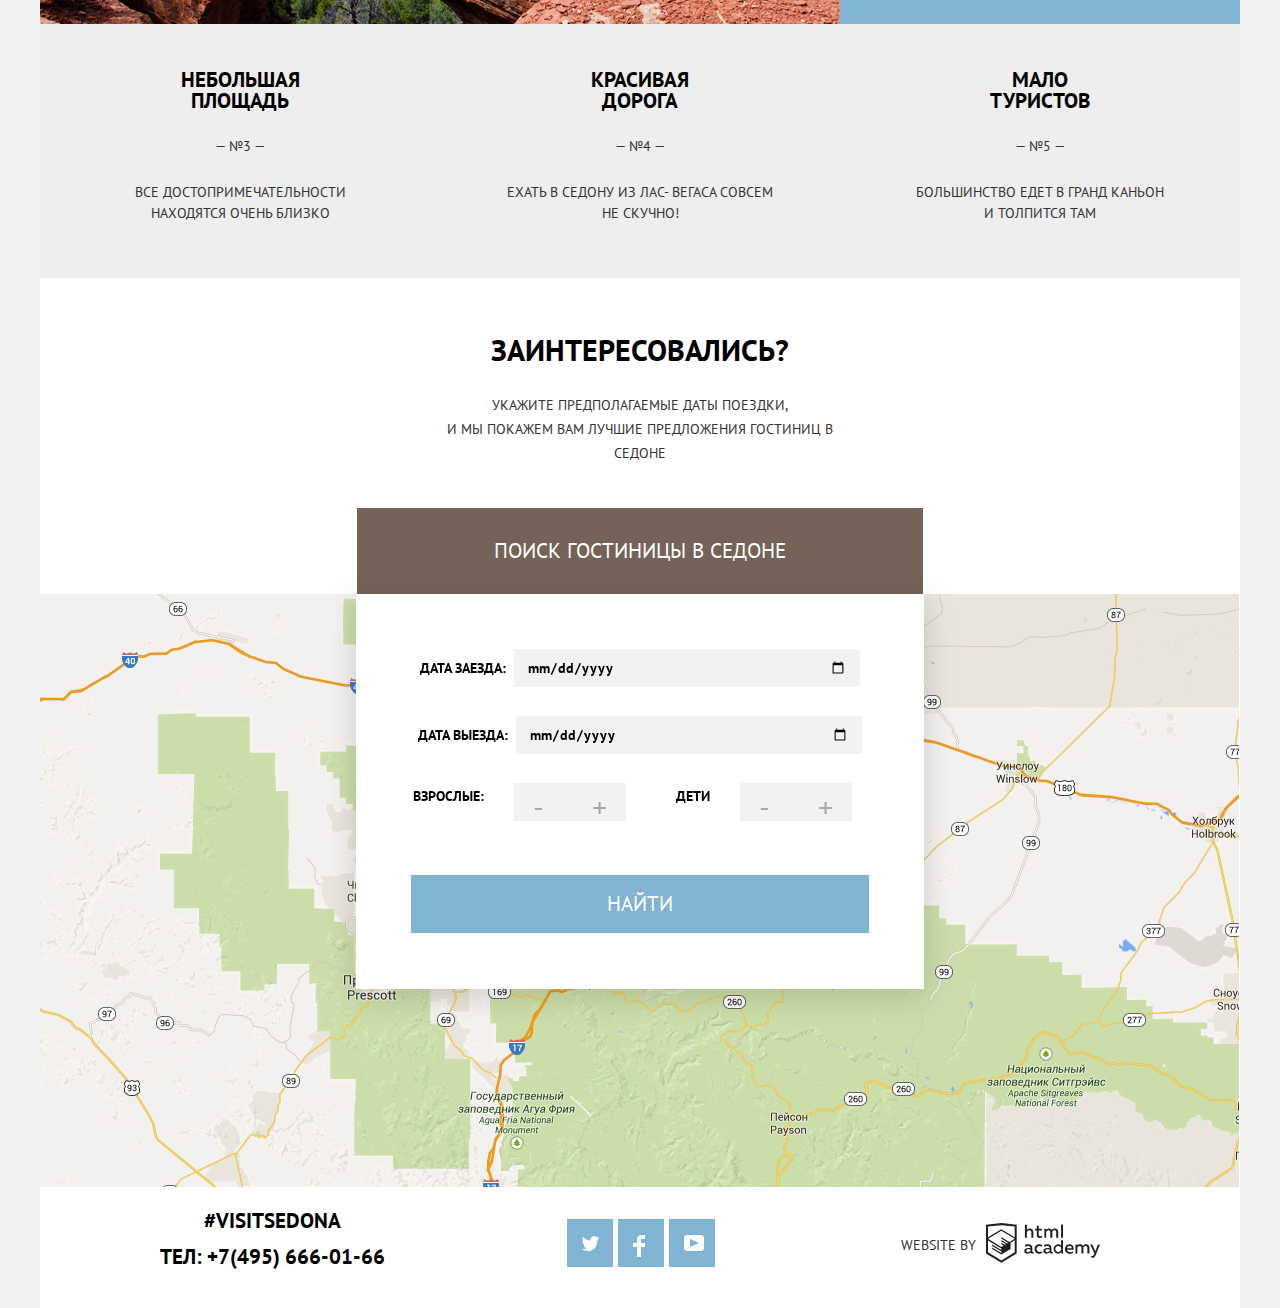
==== commit 8516c61d: "markup changes" ====
--- a/index.html
+++ b/index.html
@@ -1,5 +1,5 @@
 <!DOCTYPE html>
-<html lang="en">
+<html lang="ru">
 
 <head>
   <meta charset="UTF-8" />
@@ -43,7 +43,9 @@
       <section class="welcome">
         <h1 class="visually-hidden">Сайт города Седона</h1>
         <div class="image-wrapper">
-
+          <svg class="svg-stripe" width="1200" height="57" viewBox="0 0 1200 57" fill="none" xmlns="http://www.w3.org/2000/svg">
+            <path d="M0 57V0L250 24V0L600 57L950 0V24L1200 0V57H0Z" fill="white"/>
+            </svg>
         </div>
       </section>
       <section class="reasons">
@@ -91,6 +93,7 @@
               <div class="reason-2-img">
                 <img src="images/mountain.jpg" alt="mountain" class="img-2-reason">
               </div>
+            </div>
           </li>
 
 
@@ -130,94 +133,96 @@
         <form action="https://echo.htmlacademy.ru/courses" method="post">
           <fieldset class="form-group">
 
-            <div class="date-input">
+            <fieldset class="date-input">
               <label for="date" class="label">ДАТА ЗАЕЗДА:</label>
-              <input type="date" name="date" class="input input-date" placeholder="24 апреля 2017" />
-            </div>
-            <div class="date-input">
+              <input type="date" id="date" name="date" class="input input-date" placeholder="24 апреля 2017" />
+            </fieldset>
+            <fieldset class="date-input">
               <label for="date-exit" class="label">ДАТА ВЫЕЗДА:</label>
-              <input type="date" name="date-exit" class="input input-date" />
-            </div>
-            <div class="one-third-size">
+              <input type="date" id="date-exit" name="date-exit" class="input input-date" />
+            </fieldset>
+            <fieldset class="one-third-size">
+              <div class="adults-btnset">
               <label for="adults" class="label">ВЗРОСЛЫЕ:</label>
               <div class="small-button">
                 <button type="button" class="adults btn">-</button>
                 <input type="number" id="adults" name="adults" class="input input-age" />
                 <button type="button" class="adults btn">+</button>
               </div>
+              </div>
+              <div class="kids-btnset">
               <label for="kids" class="label label-kids">ДЕТИ</label>
               <div class="small-button">
                 <button type="button" class="kids btn">-</button>
                 <input type="number" id="kids" name="kids" class="input input-age" />
                 <button type="button" class="kids btn">+</button>
               </div>
-            </div>
+              </div>
+            </fieldset>
             <div>
               <input class="searching-hotels blue input btn" type="submit" value="НАЙТИ" />
-
+            </div>
           </fieldset>
         </form>
       </div>
 
-
-      <!-- <div class="map-wrapp"></div> -->
-
+      <div class="map-wrapp"></div>
 
     </main>
-    <div class="map-wrapp">
-      <footer class="page-footer">
-        <div class="footer-container">
-          <div class="link-wrapper">
-            <div class="visit-SEDONA">#visitSEDONA</div>
-            <a href="tel:+74956660166">ТЕЛ: +7(495) 666-01-66</a>
+
+    <footer class="page-footer">
+      <div class="footer-container">
+        <div class="link-wrapper">
+          <div class="visit-SEDONA">#visitSEDONA</div>
+          <a href="tel:+74956660166">ТЕЛ: +7(495) 666-01-66</a>
+        </div>
+        <ul class="social-icons">
+          <li class="social-item">
+            <a class="social-icon twitter" href="https://twitter.com">
+              <svg width="17" height="17" viewBox="0 0 17 17" fill="none" xmlns="http://www.w3.org/2000/svg">
+                <path
+                  d="M10.95 1.14409C12.635 0.648089 13.934 1.41409 14.527 2.32309C15.2 2.09209 15.858 1.84209 16.538 1.61509C16.5249 2.30145 16.2117 2.94761 15.681 3.38309C16.366 3.55309 16.985 2.89209 16.985 2.89209C16.816 3.89209 15.979 4.68009 15.422 4.91609C15.191 11.6661 12.247 16.1331 5.34498 15.9981H4.89898C4.48898 15.9981 0.734977 15.5381 0.000976562 14.1111C2.27198 14.3071 3.89398 13.6891 4.69398 12.9341C3.73398 12.6341 2.01498 12.4571 1.71498 9.98409C2.06398 10.0901 2.27898 10.2121 2.90498 10.1031C1.70498 9.24709 0.373977 8.53009 0.447977 6.33009C0.732977 6.65809 1.51498 6.86609 1.78798 6.80209C1.08498 6.56109 -0.182023 3.44209 0.893977 1.85009C2.71198 3.70409 4.62898 5.45609 8.04598 5.62309C8.25398 3.33009 9.18298 1.79309 10.95 1.14409Z"
+                  fill="white" />
+              </svg>
+            </a>
+          </li>
+          <li class="social-item">
+            <a target="_blank" class="social-icon facebook" href="https://facebook.com">
+              <svg width="12" height="22" viewBox="0 0 12 22" fill="none" xmlns="http://www.w3.org/2000/svg">
+                <path d="M12 4V0H8C5.79086 0 4 1.79086 4 4V8H0V12H4V22H8V12H12V8H8V4H12Z" fill="white" />
+              </svg>
+            </a>
+          </li>
+          <li class="social-item">
+            <a target="_blank" class="social-icon youtube" href="https://youtube.com">
+              <svg width="20" height="16" viewBox="0 0 20 16" fill="none" xmlns="http://www.w3.org/2000/svg">
+                <path fill-rule="evenodd" clip-rule="evenodd"
+                  d="M3 0H17C18.65 0 20 1.35 20 3V13C20 14.65 18.65 16 17 16H3C1.35 16 0 14.65 0 13V3C0 1.35 1.35 0 3 0ZM6.027 4.002V11.998L15.014 8L6.027 4.002Z"
+                  fill="white" />
+              </svg>
+
+            </a>
+          </li>
+        </ul>
+        <div class="right-side-footer">
+          <span>Website by</span>
+          <div class="academy-link">
+            <a target="_blank" href="https://htmlacademy.ru">
+              <svg width="115" height="41" viewBox="0 0 115 41" fill="none" xmlns="http://www.w3.org/2000/svg">
+                <path fill-rule="evenodd" clip-rule="evenodd"
+                  d="M15.5197 1.05737H15.3509L0 2.71895V31.4945L15.3509 40.8382L30.7018 31.4945V2.71895L15.5197 1.05737ZM77.0183 2.62185H75.0876V15.7311H77.0183V2.62185ZM40.8619 2.63264V7.76843C41.6131 6.9864 42.6386 6.5436 43.7105 6.53843C44.6823 6.47908 45.6329 6.84495 46.3253 7.54479C47.0177 8.24462 47.3866 9.21244 47.3399 10.2068V15.7634H45.367V10.4658C45.4231 9.94897 45.2754 9.43059 44.9566 9.02553C44.6377 8.62047 44.174 8.36218 43.6683 8.3079H43.3518C42.3456 8.36979 41.4321 8.9295 40.9041 9.80764V15.7634H38.8995V2.63264H40.8619ZM77.0183 31.4837H75.2775V30.0595C74.4828 31.1353 73.23 31.7538 71.9119 31.7211C69.4751 31.5528 67.5825 29.4822 67.5825 26.9845C67.5825 24.4867 69.4751 22.4162 71.9119 22.2479C73.1195 22.2052 74.2818 22.7203 75.0771 23.6505V18.3205H77.0183V31.4837ZM47.0656 30.0595C47.263 30.0515 47.4583 30.0152 47.6459 29.9516V31.3866C47.2482 31.5404 46.826 31.6172 46.4009 31.6132C45.6482 31.6769 44.9394 31.2429 44.639 30.5342C43.7036 31.31 42.5302 31.7227 41.3261 31.6995C39.733 31.6995 38.256 30.804 38.256 28.9482C38.256 26.65 40.3661 25.9379 42.1702 25.9379C42.9402 25.9505 43.707 26.0408 44.4596 26.2076V25.884C44.4596 24.805 43.6578 23.9742 42.1491 23.9742C41.0585 23.9764 39.9804 24.2116 38.9839 24.6647V22.8305C40.0678 22.451 41.204 22.2506 42.3495 22.2371C44.8394 22.2371 46.3693 23.4455 46.3693 26.1753V29.4121C46.3546 29.5668 46.401 29.721 46.4981 29.8406C46.5951 29.9601 46.7349 30.035 46.8862 30.0487H47.0656V30.0595ZM40.2711 28.8403C40.298 29.229 40.4761 29.5905 40.7655 29.844C41.055 30.0974 41.4317 30.2217 41.8115 30.189H41.9275C42.8819 30.1906 43.7973 29.8022 44.4702 29.11V27.5779C43.842 27.4414 43.2026 27.3655 42.5605 27.3513C41.5055 27.3513 40.2817 27.7074 40.2817 28.8403H40.2711ZM56.0229 22.9384C55.1962 22.4632 54.2596 22.2246 53.3115 22.2479H52.9422C51.7332 22.2873 50.5891 22.8166 49.7619 23.7192C48.9347 24.6218 48.4923 25.8236 48.5321 27.06V27.5024C48.6957 30.0004 50.805 31.8921 53.2482 31.7318C54.2519 31.7555 55.2477 31.5452 56.1601 31.1168V29.2718C55.3769 29.7215 54.4945 29.9591 53.5963 29.9624C52.5199 30.0288 51.4963 29.4793 50.9385 28.5356C50.3806 27.5918 50.3806 26.4095 50.9385 25.4658C51.4963 24.522 52.5199 23.9725 53.5963 24.039C54.461 24.0357 55.3066 24.2989 56.0229 24.7942V22.9384ZM66.1514 30.0595C66.3488 30.0515 66.5441 30.0152 66.7317 29.9516V31.3866C66.334 31.5404 65.9118 31.6172 65.4867 31.6132C64.734 31.6769 64.0252 31.2429 63.7248 30.5342C62.7894 31.31 61.616 31.7227 60.4119 31.6995C58.8188 31.6995 57.3417 30.804 57.3417 28.9482C57.3417 26.65 59.4518 25.9379 61.256 25.9379C62.0259 25.9505 62.7928 26.0408 63.5454 26.2076V25.884C63.5454 24.805 62.7436 23.9742 61.2349 23.9742C60.1443 23.9764 59.0662 24.2116 58.0697 24.6647V22.8305C59.1536 22.451 60.2897 22.2506 61.4353 22.2371C63.9252 22.2371 65.455 23.4455 65.455 26.1753V29.4121C65.4404 29.5668 65.4868 29.721 65.5838 29.8406C65.6809 29.9601 65.8207 30.035 65.972 30.0487H66.1514V30.0595ZM59.855 29.8481C59.5632 29.5943 59.3837 29.2311 59.3569 28.8403H59.378C59.378 27.7074 60.5385 27.3513 61.6569 27.3513C62.299 27.3655 62.9383 27.4414 63.5665 27.5779V29.11C62.8937 29.8022 61.9782 30.1906 61.0239 30.189H60.9078C60.5263 30.2247 60.1469 30.1019 59.855 29.8481ZM69.3271 26.9305C69.3271 25.2859 70.6308 23.9526 72.239 23.9526L72.2601 24.0066C73.4742 24.0066 74.5742 24.7382 75.0665 25.8732V28.0311C74.5856 29.1871 73.4673 29.9296 72.239 29.9084C70.6308 29.9084 69.3271 28.5752 69.3271 26.9305ZM83.3486 22.2479C86.8408 22.2479 88.0541 25.1395 87.4844 27.7397H80.922C81.1436 29.3582 82.6839 30.0163 84.2876 30.0163C85.2509 30.0196 86.2027 29.8021 87.0729 29.3797V31.1061C86.0736 31.5421 84.9939 31.7519 83.9078 31.7211C81.2385 31.7211 78.8963 30.189 78.8963 26.9521C78.8362 25.7502 79.2482 24.5736 80.0408 23.6841C80.8334 22.7945 81.9408 22.2658 83.1165 22.2155H83.3486V22.2479ZM80.8693 26.1753C80.9704 24.8237 82.1216 23.8104 83.4436 23.9095H83.4858C84.1064 23.8531 84.7196 24.08 85.1612 24.5295C85.6028 24.979 85.8275 25.6051 85.7752 26.24H80.8693V26.1753ZM89.489 31.4621V22.4961H91.2298V23.575C91.9777 22.7197 93.041 22.2229 94.1628 22.2047C95.2951 22.1328 96.3712 22.7163 96.9482 23.7153C97.7407 22.8335 98.8477 22.3161 100.018 22.2803C100.952 22.2327 101.859 22.6011 102.507 23.2901C103.154 23.9792 103.478 24.9213 103.394 25.8732V31.4837H101.39V25.9271C101.437 25.4734 101.306 25.0191 101.024 24.6647C100.743 24.3104 100.336 24.0852 99.8917 24.039H99.6174C98.7512 24.0941 97.9525 24.536 97.4335 25.2474V31.4837H95.4289V25.9271C95.4728 25.47 95.3357 25.0139 95.0481 24.6611C94.7606 24.3082 94.3467 24.088 93.8991 24.0497H93.6881C92.7466 24.1344 91.8915 24.6449 91.3564 25.4416V31.5161H89.5312L89.489 31.4621ZM113.977 22.4745H111.972L109.324 29.2718L106.306 22.4853H104.196L108.417 31.5484L108.237 32.0016C107.72 33.3611 107.003 34.0516 106.053 34.0516C105.75 34.0548 105.447 34.0112 105.156 33.9221V35.6161C105.536 35.7125 105.926 35.7632 106.317 35.7671C107.646 35.7671 108.902 35.0226 109.851 32.6813L113.977 22.4745ZM52.689 6.78658V3.54974L50.7266 4.01369V6.73264H49.144V8.49132H50.7899V12.9905C50.7231 13.817 51.0244 14.6301 51.61 15.2038C52.1955 15.7775 53.0028 16.0505 53.8073 15.9468C54.5996 15.9535 55.3875 15.8259 56.139 15.5692V13.8429C55.5727 14.0781 54.9672 14.199 54.356 14.199C53.2165 14.199 52.689 13.8105 52.689 12.6237V8.5129H55.8541V6.78658H52.689ZM58.3862 15.7526V6.75421H60.1376V7.83316C60.8811 6.97655 61.9403 6.476 63.0601 6.45211C64.1624 6.38099 65.2146 6.93142 65.8032 7.88711C66.5958 7.00534 67.7028 6.48794 68.8734 6.45211C69.8138 6.41462 70.7233 6.79859 71.364 7.50353C72.0046 8.20846 72.3126 9.16418 72.2073 10.1205V15.7418H70.2028V10.1853C70.2499 9.73151 70.1184 9.27721 69.8373 8.92287C69.5561 8.56853 69.1485 8.34334 68.7046 8.29711H68.4619C67.5957 8.35228 66.797 8.7942 66.278 9.50553V15.7418H64.2734V10.1853C64.3206 9.73151 64.1891 9.27721 63.9079 8.92287C63.6268 8.56853 63.2191 8.34334 62.7752 8.29711H62.5326C61.5911 8.38181 60.736 8.89229 60.2009 9.68895V15.7634H58.3862V15.7526ZM28.6972 30.3033L28.7078 30.2968L28.6972 30.3184V30.3033ZM28.6972 18.3205V30.3033L15.3509 38.4321L2.00459 30.3184V18.5147L15.2876 26.6068V28.0311L6.18257 22.5284V23.9418L15.3404 29.5632V31.0629L6.19312 25.4955V26.9521L15.3509 32.5734L24.5826 26.9197V20.8129L28.6972 18.3205ZM28.7078 16.7776L25.0362 18.9355L23.3482 20.0145L15.3087 15.0837V16.4971L22.156 20.7266L22.0083 20.8237L20.9532 21.4063L15.2876 17.9537V19.3995L19.761 22.1184L18.706 22.8413L15.3298 20.7913V22.2047L17.5454 23.5426L15.2982 24.9021L2.11009 16.864L15.3087 8.72869L28.7078 16.7776ZM15.2876 7.27211L28.7078 15.3534V4.56395L15.3615 3.12895L2.01514 4.56395V15.3534L15.2876 7.27211Z"
+                  fill="#231F20" />
+              </svg>
+            </a>
           </div>
-          <ul class="social-icons">
-            <li class="social-item">
-              <a class="social-icon twitter" href="https://twitter.com">
-                <svg width="17" height="17" viewBox="0 0 17 17" fill="none" xmlns="http://www.w3.org/2000/svg">
-                  <path
-                    d="M10.95 1.14409C12.635 0.648089 13.934 1.41409 14.527 2.32309C15.2 2.09209 15.858 1.84209 16.538 1.61509C16.5249 2.30145 16.2117 2.94761 15.681 3.38309C16.366 3.55309 16.985 2.89209 16.985 2.89209C16.816 3.89209 15.979 4.68009 15.422 4.91609C15.191 11.6661 12.247 16.1331 5.34498 15.9981H4.89898C4.48898 15.9981 0.734977 15.5381 0.000976562 14.1111C2.27198 14.3071 3.89398 13.6891 4.69398 12.9341C3.73398 12.6341 2.01498 12.4571 1.71498 9.98409C2.06398 10.0901 2.27898 10.2121 2.90498 10.1031C1.70498 9.24709 0.373977 8.53009 0.447977 6.33009C0.732977 6.65809 1.51498 6.86609 1.78798 6.80209C1.08498 6.56109 -0.182023 3.44209 0.893977 1.85009C2.71198 3.70409 4.62898 5.45609 8.04598 5.62309C8.25398 3.33009 9.18298 1.79309 10.95 1.14409Z"
-                    fill="white" />
-                </svg>
-              </a>
-            </li>
-            <li class="social-item">
-              <a target="_blank" class="social-icon facebook" href="https://facebook.com">
-                <svg width="12" height="22" viewBox="0 0 12 22" fill="none" xmlns="http://www.w3.org/2000/svg">
-                  <path d="M12 4V0H8C5.79086 0 4 1.79086 4 4V8H0V12H4V22H8V12H12V8H8V4H12Z" fill="white" />
-                </svg>
-              </a>
-            </li>
-            <li class="social-item">
-              <a target="_blank" class="social-icon youtube" href="https://youtube.com">
-                <svg width="20" height="16" viewBox="0 0 20 16" fill="none" xmlns="http://www.w3.org/2000/svg">
-                  <path fill-rule="evenodd" clip-rule="evenodd"
-                    d="M3 0H17C18.65 0 20 1.35 20 3V13C20 14.65 18.65 16 17 16H3C1.35 16 0 14.65 0 13V3C0 1.35 1.35 0 3 0ZM6.027 4.002V11.998L15.014 8L6.027 4.002Z"
-                    fill="white" />
-                </svg>
-
-              </a>
-            </li>
-          </ul>
-          <div class="right-side-footer">
-            <span>Website by</span>
-            <div class="academy-link">
-              <a target="_blank" href="https://htmlacademy.ru">
-                <svg width="115" height="41" viewBox="0 0 115 41" fill="none" xmlns="http://www.w3.org/2000/svg">
-                  <path fill-rule="evenodd" clip-rule="evenodd"
-                    d="M15.5197 1.05737H15.3509L0 2.71895V31.4945L15.3509 40.8382L30.7018 31.4945V2.71895L15.5197 1.05737ZM77.0183 2.62185H75.0876V15.7311H77.0183V2.62185ZM40.8619 2.63264V7.76843C41.6131 6.9864 42.6386 6.5436 43.7105 6.53843C44.6823 6.47908 45.6329 6.84495 46.3253 7.54479C47.0177 8.24462 47.3866 9.21244 47.3399 10.2068V15.7634H45.367V10.4658C45.4231 9.94897 45.2754 9.43059 44.9566 9.02553C44.6377 8.62047 44.174 8.36218 43.6683 8.3079H43.3518C42.3456 8.36979 41.4321 8.9295 40.9041 9.80764V15.7634H38.8995V2.63264H40.8619ZM77.0183 31.4837H75.2775V30.0595C74.4828 31.1353 73.23 31.7538 71.9119 31.7211C69.4751 31.5528 67.5825 29.4822 67.5825 26.9845C67.5825 24.4867 69.4751 22.4162 71.9119 22.2479C73.1195 22.2052 74.2818 22.7203 75.0771 23.6505V18.3205H77.0183V31.4837ZM47.0656 30.0595C47.263 30.0515 47.4583 30.0152 47.6459 29.9516V31.3866C47.2482 31.5404 46.826 31.6172 46.4009 31.6132C45.6482 31.6769 44.9394 31.2429 44.639 30.5342C43.7036 31.31 42.5302 31.7227 41.3261 31.6995C39.733 31.6995 38.256 30.804 38.256 28.9482C38.256 26.65 40.3661 25.9379 42.1702 25.9379C42.9402 25.9505 43.707 26.0408 44.4596 26.2076V25.884C44.4596 24.805 43.6578 23.9742 42.1491 23.9742C41.0585 23.9764 39.9804 24.2116 38.9839 24.6647V22.8305C40.0678 22.451 41.204 22.2506 42.3495 22.2371C44.8394 22.2371 46.3693 23.4455 46.3693 26.1753V29.4121C46.3546 29.5668 46.401 29.721 46.4981 29.8406C46.5951 29.9601 46.7349 30.035 46.8862 30.0487H47.0656V30.0595ZM40.2711 28.8403C40.298 29.229 40.4761 29.5905 40.7655 29.844C41.055 30.0974 41.4317 30.2217 41.8115 30.189H41.9275C42.8819 30.1906 43.7973 29.8022 44.4702 29.11V27.5779C43.842 27.4414 43.2026 27.3655 42.5605 27.3513C41.5055 27.3513 40.2817 27.7074 40.2817 28.8403H40.2711ZM56.0229 22.9384C55.1962 22.4632 54.2596 22.2246 53.3115 22.2479H52.9422C51.7332 22.2873 50.5891 22.8166 49.7619 23.7192C48.9347 24.6218 48.4923 25.8236 48.5321 27.06V27.5024C48.6957 30.0004 50.805 31.8921 53.2482 31.7318C54.2519 31.7555 55.2477 31.5452 56.1601 31.1168V29.2718C55.3769 29.7215 54.4945 29.9591 53.5963 29.9624C52.5199 30.0288 51.4963 29.4793 50.9385 28.5356C50.3806 27.5918 50.3806 26.4095 50.9385 25.4658C51.4963 24.522 52.5199 23.9725 53.5963 24.039C54.461 24.0357 55.3066 24.2989 56.0229 24.7942V22.9384ZM66.1514 30.0595C66.3488 30.0515 66.5441 30.0152 66.7317 29.9516V31.3866C66.334 31.5404 65.9118 31.6172 65.4867 31.6132C64.734 31.6769 64.0252 31.2429 63.7248 30.5342C62.7894 31.31 61.616 31.7227 60.4119 31.6995C58.8188 31.6995 57.3417 30.804 57.3417 28.9482C57.3417 26.65 59.4518 25.9379 61.256 25.9379C62.0259 25.9505 62.7928 26.0408 63.5454 26.2076V25.884C63.5454 24.805 62.7436 23.9742 61.2349 23.9742C60.1443 23.9764 59.0662 24.2116 58.0697 24.6647V22.8305C59.1536 22.451 60.2897 22.2506 61.4353 22.2371C63.9252 22.2371 65.455 23.4455 65.455 26.1753V29.4121C65.4404 29.5668 65.4868 29.721 65.5838 29.8406C65.6809 29.9601 65.8207 30.035 65.972 30.0487H66.1514V30.0595ZM59.855 29.8481C59.5632 29.5943 59.3837 29.2311 59.3569 28.8403H59.378C59.378 27.7074 60.5385 27.3513 61.6569 27.3513C62.299 27.3655 62.9383 27.4414 63.5665 27.5779V29.11C62.8937 29.8022 61.9782 30.1906 61.0239 30.189H60.9078C60.5263 30.2247 60.1469 30.1019 59.855 29.8481ZM69.3271 26.9305C69.3271 25.2859 70.6308 23.9526 72.239 23.9526L72.2601 24.0066C73.4742 24.0066 74.5742 24.7382 75.0665 25.8732V28.0311C74.5856 29.1871 73.4673 29.9296 72.239 29.9084C70.6308 29.9084 69.3271 28.5752 69.3271 26.9305ZM83.3486 22.2479C86.8408 22.2479 88.0541 25.1395 87.4844 27.7397H80.922C81.1436 29.3582 82.6839 30.0163 84.2876 30.0163C85.2509 30.0196 86.2027 29.8021 87.0729 29.3797V31.1061C86.0736 31.5421 84.9939 31.7519 83.9078 31.7211C81.2385 31.7211 78.8963 30.189 78.8963 26.9521C78.8362 25.7502 79.2482 24.5736 80.0408 23.6841C80.8334 22.7945 81.9408 22.2658 83.1165 22.2155H83.3486V22.2479ZM80.8693 26.1753C80.9704 24.8237 82.1216 23.8104 83.4436 23.9095H83.4858C84.1064 23.8531 84.7196 24.08 85.1612 24.5295C85.6028 24.979 85.8275 25.6051 85.7752 26.24H80.8693V26.1753ZM89.489 31.4621V22.4961H91.2298V23.575C91.9777 22.7197 93.041 22.2229 94.1628 22.2047C95.2951 22.1328 96.3712 22.7163 96.9482 23.7153C97.7407 22.8335 98.8477 22.3161 100.018 22.2803C100.952 22.2327 101.859 22.6011 102.507 23.2901C103.154 23.9792 103.478 24.9213 103.394 25.8732V31.4837H101.39V25.9271C101.437 25.4734 101.306 25.0191 101.024 24.6647C100.743 24.3104 100.336 24.0852 99.8917 24.039H99.6174C98.7512 24.0941 97.9525 24.536 97.4335 25.2474V31.4837H95.4289V25.9271C95.4728 25.47 95.3357 25.0139 95.0481 24.6611C94.7606 24.3082 94.3467 24.088 93.8991 24.0497H93.6881C92.7466 24.1344 91.8915 24.6449 91.3564 25.4416V31.5161H89.5312L89.489 31.4621ZM113.977 22.4745H111.972L109.324 29.2718L106.306 22.4853H104.196L108.417 31.5484L108.237 32.0016C107.72 33.3611 107.003 34.0516 106.053 34.0516C105.75 34.0548 105.447 34.0112 105.156 33.9221V35.6161C105.536 35.7125 105.926 35.7632 106.317 35.7671C107.646 35.7671 108.902 35.0226 109.851 32.6813L113.977 22.4745ZM52.689 6.78658V3.54974L50.7266 4.01369V6.73264H49.144V8.49132H50.7899V12.9905C50.7231 13.817 51.0244 14.6301 51.61 15.2038C52.1955 15.7775 53.0028 16.0505 53.8073 15.9468C54.5996 15.9535 55.3875 15.8259 56.139 15.5692V13.8429C55.5727 14.0781 54.9672 14.199 54.356 14.199C53.2165 14.199 52.689 13.8105 52.689 12.6237V8.5129H55.8541V6.78658H52.689ZM58.3862 15.7526V6.75421H60.1376V7.83316C60.8811 6.97655 61.9403 6.476 63.0601 6.45211C64.1624 6.38099 65.2146 6.93142 65.8032 7.88711C66.5958 7.00534 67.7028 6.48794 68.8734 6.45211C69.8138 6.41462 70.7233 6.79859 71.364 7.50353C72.0046 8.20846 72.3126 9.16418 72.2073 10.1205V15.7418H70.2028V10.1853C70.2499 9.73151 70.1184 9.27721 69.8373 8.92287C69.5561 8.56853 69.1485 8.34334 68.7046 8.29711H68.4619C67.5957 8.35228 66.797 8.7942 66.278 9.50553V15.7418H64.2734V10.1853C64.3206 9.73151 64.1891 9.27721 63.9079 8.92287C63.6268 8.56853 63.2191 8.34334 62.7752 8.29711H62.5326C61.5911 8.38181 60.736 8.89229 60.2009 9.68895V15.7634H58.3862V15.7526ZM28.6972 30.3033L28.7078 30.2968L28.6972 30.3184V30.3033ZM28.6972 18.3205V30.3033L15.3509 38.4321L2.00459 30.3184V18.5147L15.2876 26.6068V28.0311L6.18257 22.5284V23.9418L15.3404 29.5632V31.0629L6.19312 25.4955V26.9521L15.3509 32.5734L24.5826 26.9197V20.8129L28.6972 18.3205ZM28.7078 16.7776L25.0362 18.9355L23.3482 20.0145L15.3087 15.0837V16.4971L22.156 20.7266L22.0083 20.8237L20.9532 21.4063L15.2876 17.9537V19.3995L19.761 22.1184L18.706 22.8413L15.3298 20.7913V22.2047L17.5454 23.5426L15.2982 24.9021L2.11009 16.864L15.3087 8.72869L28.7078 16.7776ZM15.2876 7.27211L28.7078 15.3534V4.56395L15.3615 3.12895L2.01514 4.56395V15.3534L15.2876 7.27211Z"
-                    fill="#231F20" />
-                </svg>
-              </a>
-            </div>
-          </div>
-        </div>
-      </footer>
-    </div>
+        </div>
+      </div>
+    </footer>
+
   </div>
-  </div>
-
-  </div>
+
+
+
 </body>
 
-</html>+</html>
--- a/css/styles.css
+++ b/css/styles.css
@@ -122,14 +122,18 @@
 
 .image-wrapper {
    height: 509px;
-   background-image: url("../images/background.png");
+   /* background-image: url("../images/background.png"); */
    background-repeat: no-repeat;
    background-position: contain;
    background-image: url("../images/welcome.svg");
    background-repeat: no-repeat;
    background-position: center;
-   /* background-image: url("../images/bottom\ stripe.svg"); 
-   background-position: bottom;  */
+   /* background-image: url("../images/bottom stripe.svg");
+   background-position: bottom; */
+}
+
+.svg-stripe {
+  background-position: center;
 }
 
 .reasons {
@@ -437,7 +441,7 @@
    width: 100%;
    max-width: 458px;
    min-height: 58px;
-   padding: 16px 182px;
+   padding: 16px;
 }
 
 .brown-btn {
@@ -496,7 +500,8 @@
    max-width: 560px;
    margin: 0;
    margin-bottom: 29px;
-
+   border: none;
+   padding: 0;
 }
 
 .input-date {
@@ -511,6 +516,8 @@
    align-items: center;
    margin-top: 0;
    margin-bottom: 54px;
+   border: none;
+   padding: 0;
 
 }
 
@@ -525,10 +532,6 @@
    margin-left: 30px;
 }
 
-/* 
-.small-button:not(:last-child) {
-   margin-right: 53px;
-} */
 
 
 .input-age {
@@ -551,10 +554,21 @@
    line-height: 26px;
    font-weight: 700;
    width: 100%;
-   max-width: 125px;
-   padding-right: 13px;
-}
-
+   max-width: 121px;
+   /* padding-right: 13px; */
+}
+
+
+.adults-btnset {
+  display: flex;
+  justify-items: baseline;
+  padding-right: 50px;
+}
+
+.kids-btnset {
+  display: flex;
+  justify-items: baseline;
+}
 
 /* .label-kids {
    margin-left: 55px;
@@ -727,4 +741,4 @@
 
 .social-item:not(:last-child) {
    margin-right: 5px;
-}+}
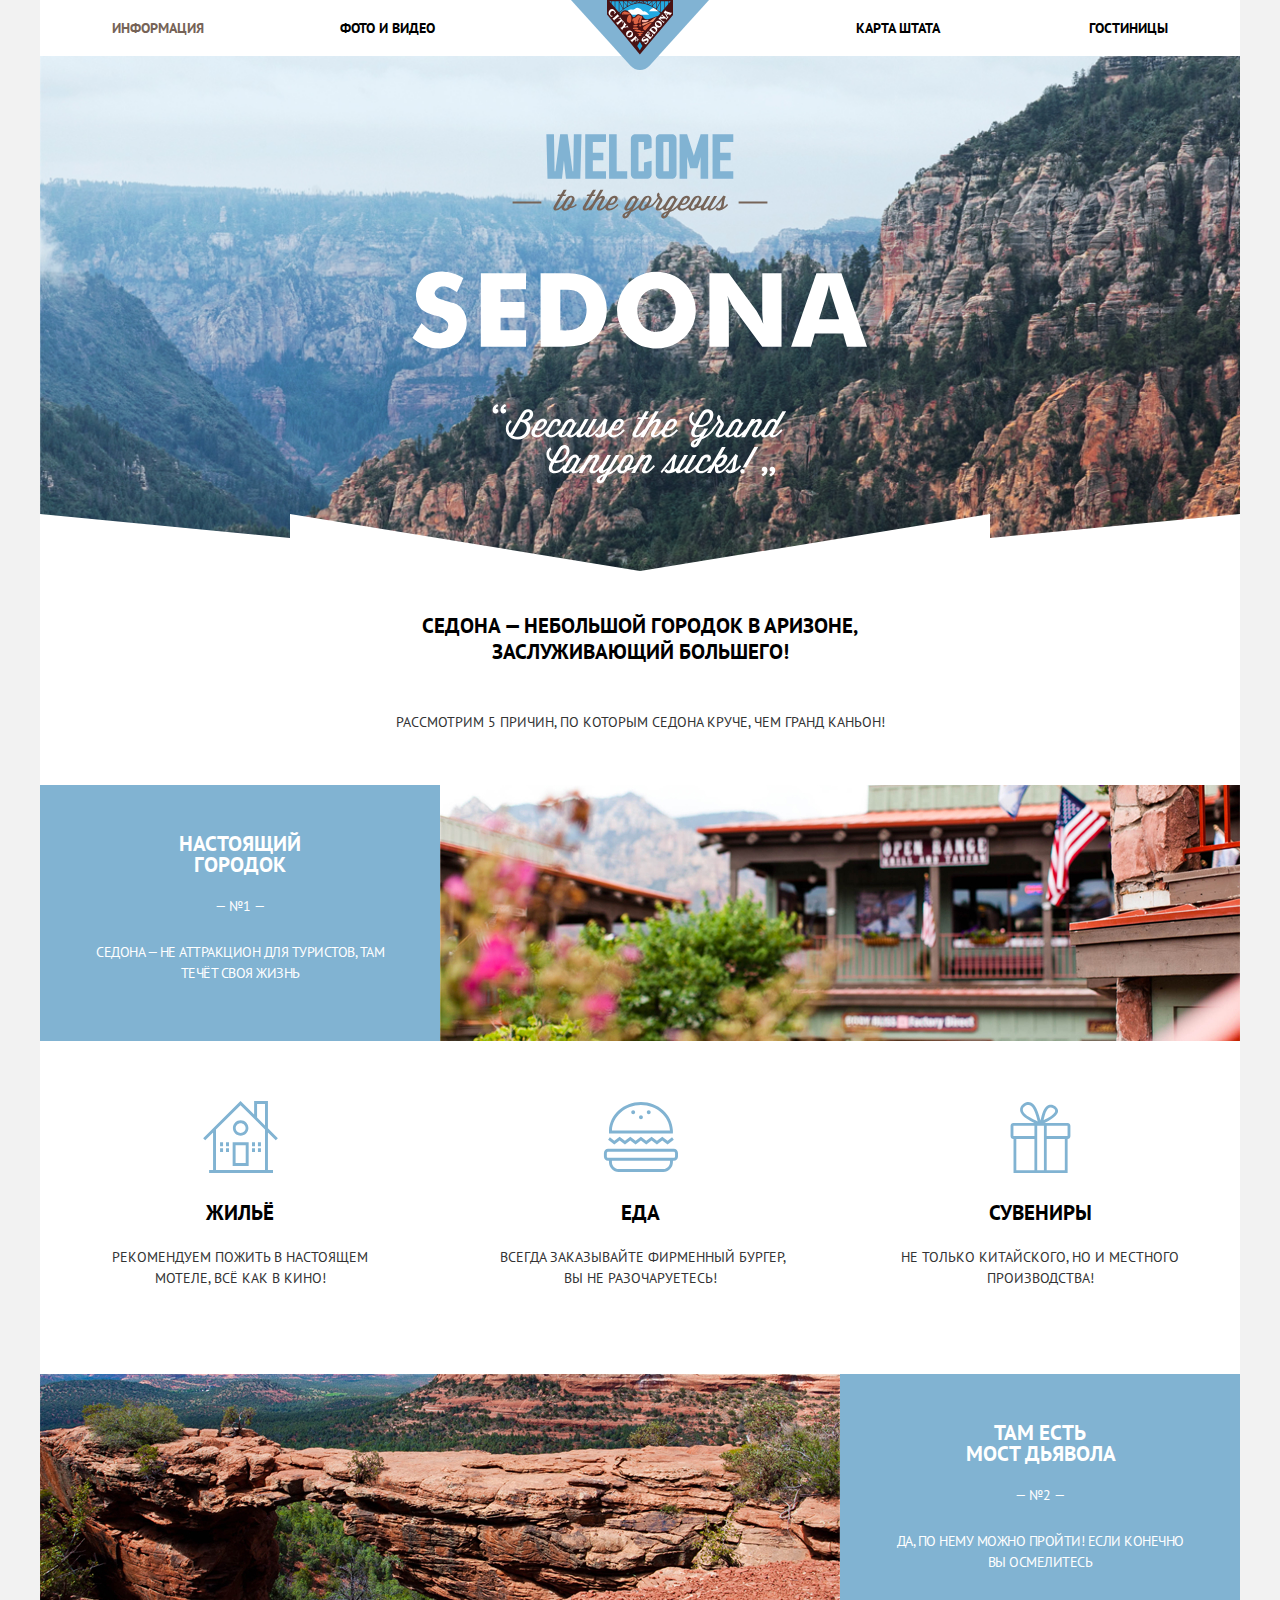
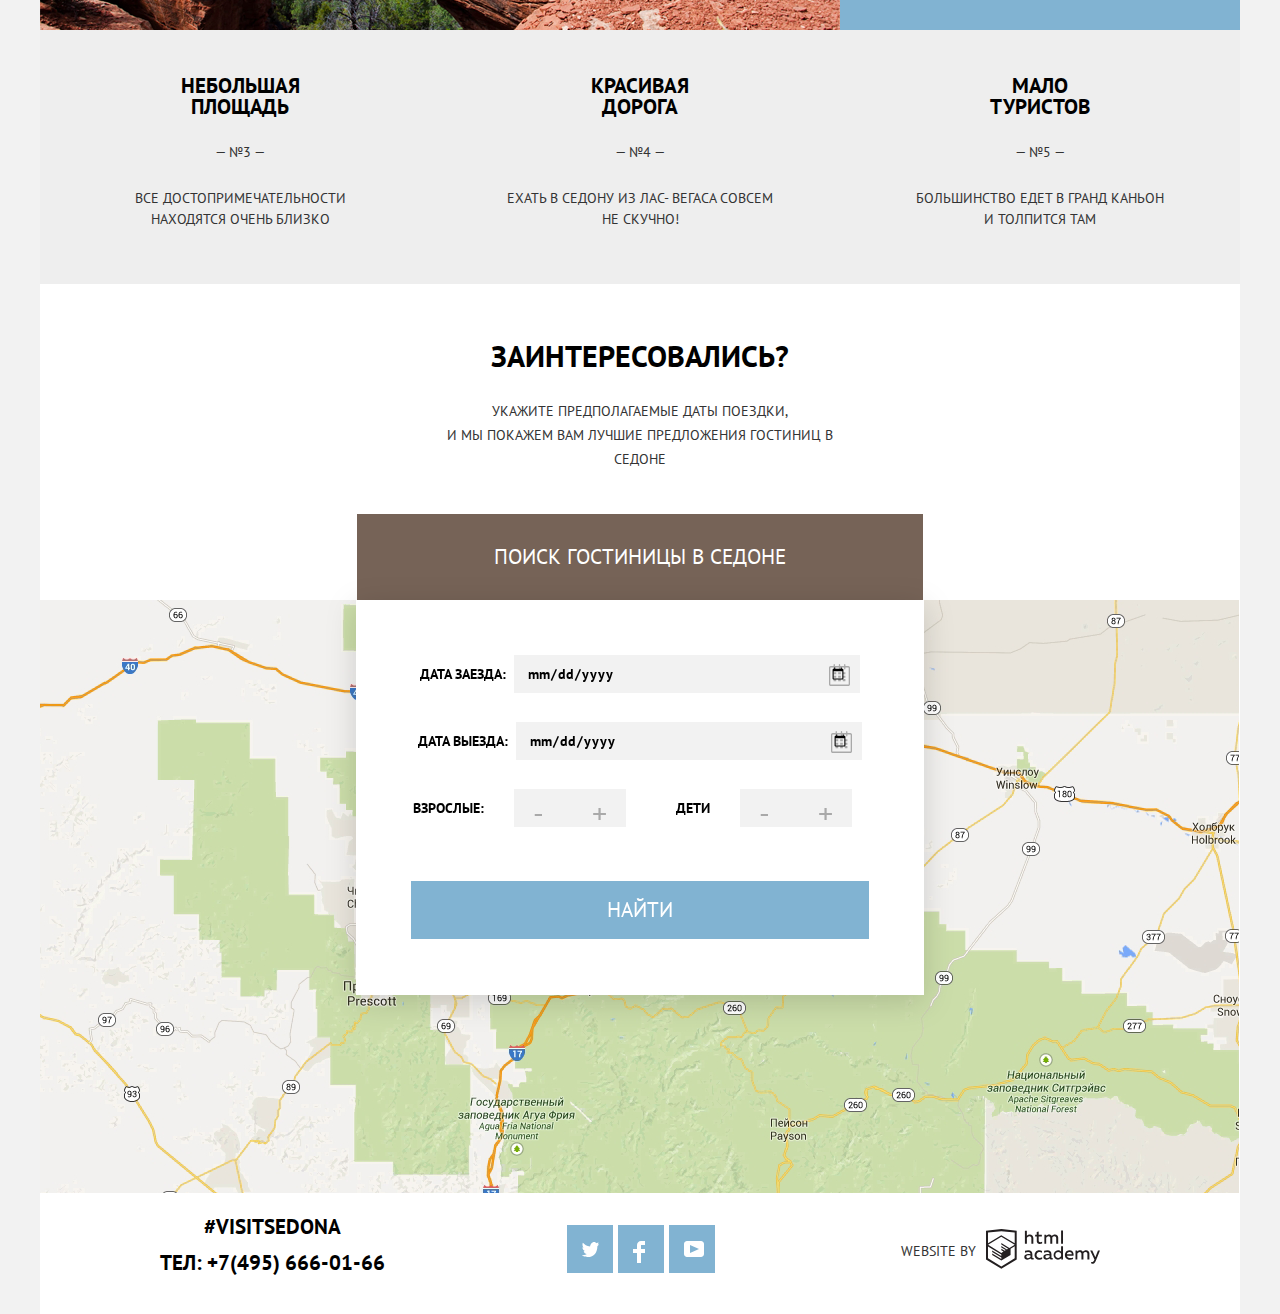
==== commit 083ed12e: "effects for social icons and changing markup for hotels page" ====
--- a/index.html
+++ b/index.html
@@ -25,7 +25,7 @@
       <nav class="nav-block">
         <ul class="nav_list">
           <li class="nav-item">
-            <a class="nav-link active info" href="#">ИНФОРМАЦИЯ</a>
+            <a class="nav-link active info" href="/index.html">ИНФОРМАЦИЯ</a>
           </li>
           <li class="nav-item">
             <a class="nav-link" href="#">ФОТО&nbsp;И&nbsp;ВИДЕО</a>
@@ -43,9 +43,13 @@
       <section class="welcome">
         <h1 class="visually-hidden">Сайт города Седона</h1>
         <div class="image-wrapper">
-          <svg class="svg-stripe" width="1200" height="57" viewBox="0 0 1200 57" fill="none" xmlns="http://www.w3.org/2000/svg">
-            <path d="M0 57V0L250 24V0L600 57L950 0V24L1200 0V57H0Z" fill="white"/>
-            </svg>
+          <img src="images/welcome.svg" class="img-block" alt="Sedona" />
+        </div>
+        <div class="decoration-svg-block">
+          <svg class="svg-decor" width="1200" height="57" viewBox="0 0 1200 57" fill="none"
+            xmlns="http://www.w3.org/2000/svg">
+            <path d="M0 57V0L250 24V0L600 57L950 0V24L1200 0V57H0Z" fill="white" />
+          </svg>
         </div>
       </section>
       <section class="reasons">
@@ -135,7 +139,9 @@
 
             <fieldset class="date-input">
               <label for="date" class="label">ДАТА ЗАЕЗДА:</label>
-              <input type="date" id="date" name="date" class="input input-date" placeholder="24 апреля 2017" />
+              <!-- <div class="text-field__icon text-field__icon_date"> -->
+              <input type="date" id="date" name="date" class="input input-date" />
+              <!-- </div> -->
             </fieldset>
             <fieldset class="date-input">
               <label for="date-exit" class="label">ДАТА ВЫЕЗДА:</label>
@@ -143,20 +149,20 @@
             </fieldset>
             <fieldset class="one-third-size">
               <div class="adults-btnset">
-              <label for="adults" class="label">ВЗРОСЛЫЕ:</label>
-              <div class="small-button">
-                <button type="button" class="adults btn">-</button>
-                <input type="number" id="adults" name="adults" class="input input-age" />
-                <button type="button" class="adults btn">+</button>
-              </div>
+                <label for="adults" class="label">ВЗРОСЛЫЕ:</label>
+                <div class="small-button">
+                  <button type="button" class="adults btn">-</button>
+                  <input type="number" id="adults" name="adults" class="input input-age" />
+                  <button type="button" class="adults btn">+</button>
+                </div>
               </div>
               <div class="kids-btnset">
-              <label for="kids" class="label label-kids">ДЕТИ</label>
-              <div class="small-button">
-                <button type="button" class="kids btn">-</button>
-                <input type="number" id="kids" name="kids" class="input input-age" />
-                <button type="button" class="kids btn">+</button>
-              </div>
+                <label for="kids" class="label label-kids">ДЕТИ</label>
+                <div class="small-button">
+                  <button type="button" class="kids btn">-</button>
+                  <input type="number" id="kids" name="kids" class="input input-age" />
+                  <button type="button" class="kids btn">+</button>
+                </div>
               </div>
             </fieldset>
             <div>
@@ -207,11 +213,11 @@
         <div class="right-side-footer">
           <span>Website by</span>
           <div class="academy-link">
-            <a target="_blank" href="https://htmlacademy.ru">
+            <a class="footer-logo-link" target="_blank" href="https://htmlacademy.ru">
               <svg width="115" height="41" viewBox="0 0 115 41" fill="none" xmlns="http://www.w3.org/2000/svg">
                 <path fill-rule="evenodd" clip-rule="evenodd"
                   d="M15.5197 1.05737H15.3509L0 2.71895V31.4945L15.3509 40.8382L30.7018 31.4945V2.71895L15.5197 1.05737ZM77.0183 2.62185H75.0876V15.7311H77.0183V2.62185ZM40.8619 2.63264V7.76843C41.6131 6.9864 42.6386 6.5436 43.7105 6.53843C44.6823 6.47908 45.6329 6.84495 46.3253 7.54479C47.0177 8.24462 47.3866 9.21244 47.3399 10.2068V15.7634H45.367V10.4658C45.4231 9.94897 45.2754 9.43059 44.9566 9.02553C44.6377 8.62047 44.174 8.36218 43.6683 8.3079H43.3518C42.3456 8.36979 41.4321 8.9295 40.9041 9.80764V15.7634H38.8995V2.63264H40.8619ZM77.0183 31.4837H75.2775V30.0595C74.4828 31.1353 73.23 31.7538 71.9119 31.7211C69.4751 31.5528 67.5825 29.4822 67.5825 26.9845C67.5825 24.4867 69.4751 22.4162 71.9119 22.2479C73.1195 22.2052 74.2818 22.7203 75.0771 23.6505V18.3205H77.0183V31.4837ZM47.0656 30.0595C47.263 30.0515 47.4583 30.0152 47.6459 29.9516V31.3866C47.2482 31.5404 46.826 31.6172 46.4009 31.6132C45.6482 31.6769 44.9394 31.2429 44.639 30.5342C43.7036 31.31 42.5302 31.7227 41.3261 31.6995C39.733 31.6995 38.256 30.804 38.256 28.9482C38.256 26.65 40.3661 25.9379 42.1702 25.9379C42.9402 25.9505 43.707 26.0408 44.4596 26.2076V25.884C44.4596 24.805 43.6578 23.9742 42.1491 23.9742C41.0585 23.9764 39.9804 24.2116 38.9839 24.6647V22.8305C40.0678 22.451 41.204 22.2506 42.3495 22.2371C44.8394 22.2371 46.3693 23.4455 46.3693 26.1753V29.4121C46.3546 29.5668 46.401 29.721 46.4981 29.8406C46.5951 29.9601 46.7349 30.035 46.8862 30.0487H47.0656V30.0595ZM40.2711 28.8403C40.298 29.229 40.4761 29.5905 40.7655 29.844C41.055 30.0974 41.4317 30.2217 41.8115 30.189H41.9275C42.8819 30.1906 43.7973 29.8022 44.4702 29.11V27.5779C43.842 27.4414 43.2026 27.3655 42.5605 27.3513C41.5055 27.3513 40.2817 27.7074 40.2817 28.8403H40.2711ZM56.0229 22.9384C55.1962 22.4632 54.2596 22.2246 53.3115 22.2479H52.9422C51.7332 22.2873 50.5891 22.8166 49.7619 23.7192C48.9347 24.6218 48.4923 25.8236 48.5321 27.06V27.5024C48.6957 30.0004 50.805 31.8921 53.2482 31.7318C54.2519 31.7555 55.2477 31.5452 56.1601 31.1168V29.2718C55.3769 29.7215 54.4945 29.9591 53.5963 29.9624C52.5199 30.0288 51.4963 29.4793 50.9385 28.5356C50.3806 27.5918 50.3806 26.4095 50.9385 25.4658C51.4963 24.522 52.5199 23.9725 53.5963 24.039C54.461 24.0357 55.3066 24.2989 56.0229 24.7942V22.9384ZM66.1514 30.0595C66.3488 30.0515 66.5441 30.0152 66.7317 29.9516V31.3866C66.334 31.5404 65.9118 31.6172 65.4867 31.6132C64.734 31.6769 64.0252 31.2429 63.7248 30.5342C62.7894 31.31 61.616 31.7227 60.4119 31.6995C58.8188 31.6995 57.3417 30.804 57.3417 28.9482C57.3417 26.65 59.4518 25.9379 61.256 25.9379C62.0259 25.9505 62.7928 26.0408 63.5454 26.2076V25.884C63.5454 24.805 62.7436 23.9742 61.2349 23.9742C60.1443 23.9764 59.0662 24.2116 58.0697 24.6647V22.8305C59.1536 22.451 60.2897 22.2506 61.4353 22.2371C63.9252 22.2371 65.455 23.4455 65.455 26.1753V29.4121C65.4404 29.5668 65.4868 29.721 65.5838 29.8406C65.6809 29.9601 65.8207 30.035 65.972 30.0487H66.1514V30.0595ZM59.855 29.8481C59.5632 29.5943 59.3837 29.2311 59.3569 28.8403H59.378C59.378 27.7074 60.5385 27.3513 61.6569 27.3513C62.299 27.3655 62.9383 27.4414 63.5665 27.5779V29.11C62.8937 29.8022 61.9782 30.1906 61.0239 30.189H60.9078C60.5263 30.2247 60.1469 30.1019 59.855 29.8481ZM69.3271 26.9305C69.3271 25.2859 70.6308 23.9526 72.239 23.9526L72.2601 24.0066C73.4742 24.0066 74.5742 24.7382 75.0665 25.8732V28.0311C74.5856 29.1871 73.4673 29.9296 72.239 29.9084C70.6308 29.9084 69.3271 28.5752 69.3271 26.9305ZM83.3486 22.2479C86.8408 22.2479 88.0541 25.1395 87.4844 27.7397H80.922C81.1436 29.3582 82.6839 30.0163 84.2876 30.0163C85.2509 30.0196 86.2027 29.8021 87.0729 29.3797V31.1061C86.0736 31.5421 84.9939 31.7519 83.9078 31.7211C81.2385 31.7211 78.8963 30.189 78.8963 26.9521C78.8362 25.7502 79.2482 24.5736 80.0408 23.6841C80.8334 22.7945 81.9408 22.2658 83.1165 22.2155H83.3486V22.2479ZM80.8693 26.1753C80.9704 24.8237 82.1216 23.8104 83.4436 23.9095H83.4858C84.1064 23.8531 84.7196 24.08 85.1612 24.5295C85.6028 24.979 85.8275 25.6051 85.7752 26.24H80.8693V26.1753ZM89.489 31.4621V22.4961H91.2298V23.575C91.9777 22.7197 93.041 22.2229 94.1628 22.2047C95.2951 22.1328 96.3712 22.7163 96.9482 23.7153C97.7407 22.8335 98.8477 22.3161 100.018 22.2803C100.952 22.2327 101.859 22.6011 102.507 23.2901C103.154 23.9792 103.478 24.9213 103.394 25.8732V31.4837H101.39V25.9271C101.437 25.4734 101.306 25.0191 101.024 24.6647C100.743 24.3104 100.336 24.0852 99.8917 24.039H99.6174C98.7512 24.0941 97.9525 24.536 97.4335 25.2474V31.4837H95.4289V25.9271C95.4728 25.47 95.3357 25.0139 95.0481 24.6611C94.7606 24.3082 94.3467 24.088 93.8991 24.0497H93.6881C92.7466 24.1344 91.8915 24.6449 91.3564 25.4416V31.5161H89.5312L89.489 31.4621ZM113.977 22.4745H111.972L109.324 29.2718L106.306 22.4853H104.196L108.417 31.5484L108.237 32.0016C107.72 33.3611 107.003 34.0516 106.053 34.0516C105.75 34.0548 105.447 34.0112 105.156 33.9221V35.6161C105.536 35.7125 105.926 35.7632 106.317 35.7671C107.646 35.7671 108.902 35.0226 109.851 32.6813L113.977 22.4745ZM52.689 6.78658V3.54974L50.7266 4.01369V6.73264H49.144V8.49132H50.7899V12.9905C50.7231 13.817 51.0244 14.6301 51.61 15.2038C52.1955 15.7775 53.0028 16.0505 53.8073 15.9468C54.5996 15.9535 55.3875 15.8259 56.139 15.5692V13.8429C55.5727 14.0781 54.9672 14.199 54.356 14.199C53.2165 14.199 52.689 13.8105 52.689 12.6237V8.5129H55.8541V6.78658H52.689ZM58.3862 15.7526V6.75421H60.1376V7.83316C60.8811 6.97655 61.9403 6.476 63.0601 6.45211C64.1624 6.38099 65.2146 6.93142 65.8032 7.88711C66.5958 7.00534 67.7028 6.48794 68.8734 6.45211C69.8138 6.41462 70.7233 6.79859 71.364 7.50353C72.0046 8.20846 72.3126 9.16418 72.2073 10.1205V15.7418H70.2028V10.1853C70.2499 9.73151 70.1184 9.27721 69.8373 8.92287C69.5561 8.56853 69.1485 8.34334 68.7046 8.29711H68.4619C67.5957 8.35228 66.797 8.7942 66.278 9.50553V15.7418H64.2734V10.1853C64.3206 9.73151 64.1891 9.27721 63.9079 8.92287C63.6268 8.56853 63.2191 8.34334 62.7752 8.29711H62.5326C61.5911 8.38181 60.736 8.89229 60.2009 9.68895V15.7634H58.3862V15.7526ZM28.6972 30.3033L28.7078 30.2968L28.6972 30.3184V30.3033ZM28.6972 18.3205V30.3033L15.3509 38.4321L2.00459 30.3184V18.5147L15.2876 26.6068V28.0311L6.18257 22.5284V23.9418L15.3404 29.5632V31.0629L6.19312 25.4955V26.9521L15.3509 32.5734L24.5826 26.9197V20.8129L28.6972 18.3205ZM28.7078 16.7776L25.0362 18.9355L23.3482 20.0145L15.3087 15.0837V16.4971L22.156 20.7266L22.0083 20.8237L20.9532 21.4063L15.2876 17.9537V19.3995L19.761 22.1184L18.706 22.8413L15.3298 20.7913V22.2047L17.5454 23.5426L15.2982 24.9021L2.11009 16.864L15.3087 8.72869L28.7078 16.7776ZM15.2876 7.27211L28.7078 15.3534V4.56395L15.3615 3.12895L2.01514 4.56395V15.3534L15.2876 7.27211Z"
-                  fill="#231F20" />
+                  fill="CurrentColor" />
               </svg>
             </a>
           </div>
--- a/css/styles.css
+++ b/css/styles.css
@@ -1,300 +1,326 @@
 @font-face {
-   font-family: "PT sans";
-   src: url("../Fonts/PTSans/PTSans-Regular.ttf") format("truetype");
-   font-weight: 400;
+  font-family: "PT sans";
+  src: url("../Fonts/PTSans/PTSans-Regular.ttf") format("truetype");
+  font-weight: 400;
 }
 
 @font-face {
-   font-family: "PT Sans";
-   src: url("../Fonts/PTSans/PTSans-Bold.ttf") format("truetype");
-   font-weight: 700;
+  font-family: "PT Sans";
+  src: url("../Fonts/PTSans/PTSans-Bold.ttf") format("truetype");
+  font-weight: 700;
 }
 
 :root {
-   --main: #000000;
-   --white: #FFFFFF;
-   --gray: #333;
-   --light_gray: #888;
-   --f2: #f2f2f2;
-   --brown: #766357;
-   --blue: #81B3D2;
-   --6: #666666;
-   --e: #eee;
+  --main: #000000;
+  --white: #FFFFFF;
+  --gray: #333;
+  --light_gray: #888;
+  --f2: #f2f2f2;
+  --brown: #766357;
+  --blue: #81B3D2;
+  --6: #666666;
+  --e: #eee;
 }
 
 * {
-   box-sizing: border-box;
+  box-sizing: border-box;
 }
 
 .visually-hidden {
-   position: absolute;
-   width: 1px;
-   height: 1px;
-   margin: -1px;
-   border: 0;
-   padding: 0;
-   white-space: nowrap;
-   clip-path: inset(100%);
-   clip: rect(0 0 0 0);
-   overflow: hidden;
+  position: absolute;
+  width: 1px;
+  height: 1px;
+  margin: -1px;
+  border: 0;
+  padding: 0;
+  white-space: nowrap;
+  clip-path: inset(100%);
+  clip: rect(0 0 0 0);
+  overflow: hidden;
 }
 
 body {
-   font-family: "PT Sans", sans-serif;
-   font-size: 14px;
-   line-height: 21px;
-   font-weight: 400;
-   text-transform: uppercase;
-   color: var(--gray);
-   background-color: var(--f2);
+  font-family: "PT Sans", sans-serif;
+  font-size: 14px;
+  line-height: 21px;
+  font-weight: 400;
+  text-transform: uppercase;
+  color: var(--gray);
+  background-color: var(--f2);
 }
 
 ul {
-   list-style: none;
-   padding: 0;
-   margin: 0;
+  list-style: none;
+  padding: 0;
+  margin: 0;
 }
 
 .container {
-   background-color: var(--white);
-   width: 100%;
-   max-width: 1200px;
-   margin: 0 auto;
+  background-color: var(--white);
+  width: 100%;
+  max-width: 1200px;
+  margin: 0 auto;
 }
 
 
 .nav-block {
-   display: flex;
+  display: flex;
 }
 
 .nav_list {
-   display: flex;
-   align-items: center;
-   width: 100%;
-   max-height: 56px;
-   padding: 15px 72px;
+  display: flex;
+  align-items: center;
+  width: 100%;
+  max-height: 56px;
+  padding: 15px 72px;
 }
 
 .nav-item {
-   min-width: 228px;
+  min-width: 228px;
 }
 
 .nav-item:nth-child(3) {
-   min-width: 230px;
-   margin-left: auto;
-   text-align: right;
+  min-width: 230px;
+  margin-left: auto;
+  text-align: right;
 }
 
 .nav-item:nth-child(4) {
-   text-align: right;
+  text-align: right;
 }
 
 
 .logo {
-   top: 0;
-   position: absolute;
-   z-index: 1;
-   left: 50%;
-   transform: translateX(-50%);
+  top: 0;
+  position: absolute;
+  z-index: 1;
+  left: 50%;
+  transform: translateX(-50%);
 }
 
 
 .nav-link {
-   text-decoration: none;
-   font-weight: 700;
-   line-height: 26px;
-   color: var(--main);
-   transition: 0.3s;
-}
-
-.nav-link.active {
-   color: var(--brown);
-}
-
-.info:hover {
-   color: var(--blue);
-}
-
-.info:active {
-   color: var(--main);
-   opacity: 30%;
-}
+  text-decoration: none;
+  font-weight: 700;
+  line-height: 26px;
+  color: var(--main);
+  transition: 0.3s ease-in-out;
+}
+
+.active {
+  color: var(--brown);
+}
+
+
+.nav-link:focus {
+  color: var(--main);
+  opacity: 30%;
+}
+
+
+.nav-link:hover {
+  color: var(--blue);
+}
+
+
+.nav-link:active {
+  color: var(--brown);
+}
+
+
+.welcome {
+  position: relative;
+  margin: 0;
+  padding-top: 78px;
+  padding-bottom: 81px;
+  padding-left: 20px;
+  padding-right: 20px;
+  background-image: url("../images/background.png");
+  background-repeat: no-repeat;
+  text-align: center;
+  background-size: cover;
+}
+
 
 .image-wrapper {
-   height: 509px;
-   /* background-image: url("../images/background.png"); */
-   background-repeat: no-repeat;
-   background-position: contain;
-   background-image: url("../images/welcome.svg");
-   background-repeat: no-repeat;
-   background-position: center;
-   /* background-image: url("../images/bottom stripe.svg");
-   background-position: bottom; */
-}
-
-.svg-stripe {
-  background-position: center;
-}
+  display: inline-block;
+  width: 100%;
+  max-width: 456px;
+  line-height: 0;
+}
+
+.img-block {
+  width: 100%;
+  height: auto;
+}
+
+.decoration-svg-block {
+  position: absolute;
+  width: 100%;
+  left: 0;
+  bottom: 0;
+  line-height: 0;
+}
+
+.svg-decor {
+  width: 100%;
+  height: auto;
+}
+
 
 .reasons {
-   margin-bottom: 60px;
+  margin-bottom: 60px;
 }
 
 .preview {
-   display: flex;
-   flex-direction: column;
-   justify-content: center;
-   align-items: center;
-   line-height: 26px;
+  display: flex;
+  flex-direction: column;
+  justify-content: center;
+  align-items: center;
+  padding-top: 42px;
+  line-height: 26px;
 }
 
 .title {
-   line-height: 26px;
-   font-size: 21px;
-   font-weight: 700;
-   color: var(--main);
+  line-height: 26px;
+  font-size: 21px;
+  font-weight: 700;
+  color: var(--main);
 }
 
 .reasons-list {
-   display: flex;
-   flex-direction: row;
-   flex-wrap: wrap;
+  display: flex;
+  flex-direction: row;
+  flex-wrap: wrap;
 
 }
 
 .reasons-title {
-   margin: 0;
-   margin-bottom: 44px;
-   max-width: 470px;
-   text-align: center;
+  margin: 0;
+  margin-bottom: 44px;
+  max-width: 470px;
+  text-align: center;
 }
 
 .reason-title {
-   width: 50%;
-   font-size: 21px;
-   margin-top: 0;
+  width: 50%;
+  font-size: 21px;
+  margin-top: 0;
 }
 
 .reasons-preview-text {
-   margin: 0;
-   margin-bottom: 50px;
+  margin: 0;
+  margin-bottom: 50px;
 }
 
 .reasons-1-list {
-   display: flex;
-   flex-direction: row;
-   margin-bottom: 85px;
+  display: flex;
+  flex-direction: row;
+  margin-bottom: 85px;
 }
 
 .reasons-1-item {
-   display: flex;
-   flex-direction: column;
-   background-position: center top;
-   background-repeat: no-repeat;
-   background-size: 75px 72px;
-   padding-top: 99px;
-   width: calc(100% / 3);
-   max-width: 400px;
-   align-items: center;
-   text-align: center;
+  display: flex;
+  flex-direction: column;
+  background-position: center top;
+  background-repeat: no-repeat;
+  background-size: 75px 72px;
+  padding-top: 99px;
+  width: calc(100% / 3);
+  max-width: 400px;
+  align-items: center;
+  text-align: center;
 }
 
 .house-icon {
-   background-image: url("../images/house-icon.svg");
+  background-image: url("../images/house-icon.svg");
 }
 
 .burger {
-   background-image: url("../images/burger.svg");
+  background-image: url("../images/burger.svg");
 }
 
 .gift {
-   background-image: url("../images/Gift.svg");
+  background-image: url("../images/Gift.svg");
 }
 
 .reasons-1-item-descr {
-   max-width: 280px;
-   text-align: center;
-   text-transform: uppercase;
-   margin-top: 0;
-   margin: 0;
-}
-
-.welcome {
-   margin: 0;
-   margin-bottom: 42px;
-   background-image: url("../images/background.png");
-   background-repeat: no-repeat;
+  max-width: 280px;
+  text-align: center;
+  text-transform: uppercase;
+  margin-top: 0;
+  margin: 0;
 }
 
 
 .reason-1-wrapper {
-   display: flex;
-   margin-bottom: 60px;
+  display: flex;
+  margin-bottom: 60px;
 }
 
 .N-1,
 .N-2 {
-   padding-top: 45px;
-   padding-bottom: 54px;
-   padding-left: 52px;
-   padding-right: 52px;
-   display: flex;
-   flex-direction: column;
-   justify-content: center;
-   align-items: center;
-   flex-wrap: wrap;
-   text-align: center;
-   color: var(--white);
-   width: calc(100% / 3);
-   height: 256px;
-   background-color: var(--blue);
-   flex-shrink: 0;
+  padding-top: 45px;
+  padding-bottom: 54px;
+  padding-left: 52px;
+  padding-right: 52px;
+  display: flex;
+  flex-direction: column;
+  justify-content: center;
+  align-items: center;
+  flex-wrap: wrap;
+  text-align: center;
+  color: var(--white);
+  width: calc(100% / 3);
+  height: 256px;
+  background-color: var(--blue);
+  flex-shrink: 0;
 }
 
 .number {
-   margin: 0;
-   margin-bottom: 25px;
+  margin: 0;
+  margin-bottom: 25px;
 }
 
 .reason-text {
-   margin: 0;
-   letter-spacing: -0.5px;
+  margin: 0;
+  letter-spacing: -0.5px;
 }
 
 .reason-1-img {
-   overflow: hidden;
-   width: calc((100% / 3) * 2);
+  overflow: hidden;
+  width: calc((100% / 3) * 2);
 }
 
 .img-1-reason {
-   display: block;
-   width: 100%;
-   height: 100%;
-   object-fit: cover;
+  display: block;
+  width: 100%;
+  height: 100%;
+  object-fit: cover;
 }
 
 
 
 .reason-2-wrapper {
-   display: flex;
-   flex-direction: row-reverse;
-   margin-bottom: 45px;
+  display: flex;
+  flex-direction: row-reverse;
+  margin-bottom: 45px;
 }
 
 .reason-2-img {
-   overflow: hidden;
-   width: calc((100% / 3) * 2);
+  overflow: hidden;
+  width: calc((100% / 3) * 2);
 }
 
 .img-2-reason {
-   display: block;
-   width: 100%;
-   height: 100%;
-   object-fit: cover;
+  display: block;
+  width: 100%;
+  height: 100%;
+  object-fit: cover;
 }
 
 .reason-2 {
-   background-color: var(--e);
+  background-color: var(--e);
 }
 
 /* .gray_block {
@@ -305,175 +331,223 @@
 
 
 .reason-3-4-5-item {
-   display: flex;
-   flex-direction: column;
-   width: calc(100% / 3);
-   max-width: 400px;
-   align-items: center;
-   padding-bottom: 54px;
-   background-color: var(--e);
+  display: flex;
+  flex-direction: column;
+  width: calc(100% / 3);
+  max-width: 400px;
+  align-items: center;
+  padding-bottom: 54px;
+  background-color: var(--e);
 }
 
 
 .reason-3-4-5-title {
-   max-width: 119px;
-   text-align: center;
-   font-size: 21px;
-   line-height: 21px;
-   margin-bottom: 25px;
+  max-width: 119px;
+  text-align: center;
+  font-size: 21px;
+  line-height: 21px;
+  margin-bottom: 25px;
 }
 
 .reasons-3-4-5-item-descr {
-   max-width: 300px;
-   text-align: center;
-   margin: 0;
+  max-width: 300px;
+  text-align: center;
+  margin: 0;
 }
 
 .white {
-   color: var(--white);
-   line-height: 21px;
+  color: var(--white);
+  line-height: 21px;
 }
 
 .form-header {
-   display: flex;
-   flex-direction: column;
-   align-items: center;
-   text-align: center;
-   text-transform: uppercase;
-   font-size: 30px;
-   line-height: 24px;
-   font-weight: 700;
-   color: var(--main);
+  display: flex;
+  flex-direction: column;
+  align-items: center;
+  text-align: center;
+  text-transform: uppercase;
+  font-size: 30px;
+  line-height: 24px;
+  font-weight: 700;
+  color: var(--main);
 }
 
 .form-header-wrapper {
-   width: 100%;
-   max-width: 435px;
+  width: 100%;
+  max-width: 435px;
 
 }
 
 .choose-date {
-   margin: 0;
-   margin-bottom: 43px;
-   font-weight: 400;
-   font-size: 14px;
-   line-height: 24px;
-   color: #333;
+  margin: 0;
+  margin-bottom: 43px;
+  font-weight: 400;
+  font-size: 14px;
+  line-height: 24px;
+  color: #333;
 }
 
 
 
 .map-wrapp {
-   background-image: url("../images/map.svg");
-   background-repeat: no-repeat;
-   height: 594px;
-   position: relative;
+  background-image: url("../images/map.svg");
+  background-repeat: no-repeat;
+  height: 594px;
+  position: relative;
 }
 
 
 
 .link-wrapper {
-   font-weight: 700;
-   font-size: 21px;
-   line-height: 26px;
-   color: var(--main);
+  font-weight: 700;
+  font-size: 21px;
+  line-height: 26px;
+  color: var(--main);
 }
 
 .link-wrapper a {
-   text-decoration: none;
-   color: var(--main);
+  text-decoration: none;
+  color: var(--main);
 }
 
 .choice-items {
-   background-image: url(../images/background2.png);
-   background-size: contain;
-   background-repeat: no-repeat;
-   color: var(--white);
+  min-height: 217px;
+  background-image: url(../images/background2.png);
+  background-size: cover;
+  background-repeat: no-repeat;
+  color: var(--white);
 }
 
 .white-header {
-   font-size: 16px;
-   font-weight: 700;
+  font-size: 16px;
+  font-weight: 700;
+  margin: 0;
+  margin-bottom: 24px;
 }
 
 .hotels-header {
-   font-size: 21px;
-   font-weight: 700;
-   line-height: 26px;
-   color: var(--main)
+  margin: 0;
+  font-size: 21px;
+  font-weight: 700;
+  line-height: 26px;
+  color: var(--main)
+}
+
+.choice-items-form {
+  display: flex;
+  padding-top: 26px;
+  padding-bottom: 36px;
+  padding-left: 72px;
+  padding-right: 72px;
+}
+
+.choice-item-block {
+  display: flex;
+  flex-direction: column;
+}
+
+.apartman-block {
+  margin-left: 119px;
+}
+
+.price-block {
+  margin-left: auto;
 }
 
 .button {
-   padding: 3px 17px;
-   font-weight: 700;
-   color: var(--white);
-   background-color: var(--brown);
-   border: none;
-   transition: 0.3s;
+  padding: 3px 17px;
+  font-weight: 700;
+  color: var(--white);
+  background-color: var(--brown);
+  border: none;
+  transition: 0.3s;
 }
 
 .button.blue.btn:hover {
-   background-color: #669EC0;
+  background-color: #669EC0;
 }
 
 .button.blue.btn:active {
-   opacity: 30%;
-   background-color: #5496BD;
+  opacity: 30%;
+  background-color: #5496BD;
 }
 
 .button.btn:hover {
-   background-color: #604E43;
+  background-color: #604E43;
 }
 
 .button.btn:active {
-   opacity: 30%;
-   background-color: #503E33;
+  opacity: 30%;
+  background-color: #503E33;
 }
 
 .blue,
 .blue {
-   background-color: var(--blue);
-   border: none;
+  background-color: var(--blue);
+  border: none;
 }
 
 .searching-hotels.blue {
-   margin-top: 0;
-   width: 100%;
-   max-width: 458px;
-   min-height: 58px;
-   padding: 16px;
+  margin-top: 0;
+  width: 100%;
+  max-width: 458px;
+  min-height: 58px;
+  padding: 16px;
 }
 
 .brown-btn {
-   margin: 0 auto;
+  margin: 0 auto;
 }
 
 input[type="date"] {
-   font-size: 14px;
-   line-height: 26px;
-   color: var(--main);
-   background-color: var(--f2);
-   border: none;
-   font-weight: 700;
-   text-align: left;
-   width: 100%;
-   max-width: 346px;
-   height: 38px;
-
-
-}
+  font-size: 14px;
+  line-height: 26px;
+  color: var(--main);
+  background-color: var(--f2);
+  border: none;
+  font-weight: 700;
+  text-align: left;
+  width: 100%;
+  max-width: 346px;
+  height: 38px;
+}
+
+/* .text-field__icon {
+  display: flex;
+  position: relative;
+} */
+
+
+/* .text-field__icon::before {
+  content: '';
+  color: #bdbdbd;
+  position: absolute;
+  display: flex;
+  align-items: center;
+  top: 0;
+  bottom: 0;
+  left: 0.625rem;
+  top: 50%;
+  transform: translateY(-50%);
+} */
+/*
+.text-field__icon_date::after {
+background-image: url(../images/calendar.svg);
+background-repeat: no-repeat;
+background-position: center;
+} */
 
 .arrow-up-link {
-   text-decoration: none;
+  text-decoration: none;
 }
 
 .input.input-date:focus {
-   background-color: var(--white);
-   outline: 2px solid #E5E5E5;
+  background-color: var(--white);
+  outline: 2px solid #E5E5E5;
 }
 
 .input.input-date:hover {
-   background-color: #EBEBEB;
+  background-color: #EBEBEB;
 }
 
 
@@ -488,74 +562,78 @@
 } */
 
 input[type="submit"] {
-   width: 100%;
-   max-width: 458px;
-   padding: auto;
-   outline: 2px;
+  width: 100%;
+  max-width: 458px;
+  padding: auto;
+  outline: 2px;
 
 }
 
 
 .date-input {
-   max-width: 560px;
-   margin: 0;
-   margin-bottom: 29px;
-   border: none;
-   padding: 0;
+  max-width: 560px;
+  margin: 0;
+  margin-bottom: 29px;
+  border: none;
+  padding: 0;
 }
 
 .input-date {
-   box-sizing: border-box;
-   padding: 6px 13px;
-   width: 346px;
-   height: 38px;
+  box-sizing: border-box;
+  padding: 6px 13px;
+  width: 346px;
+  height: 38px;
+  background-image: url(../images/calendar.svg);
+  background-repeat: no-repeat;
+  background-position: 97%;
+  background-size: 21px 23px;
 }
 
 .one-third-size {
-   display: flex;
-   align-items: center;
-   margin-top: 0;
-   margin-bottom: 54px;
-   border: none;
-   padding: 0;
+  display: flex;
+  align-items: center;
+  margin-top: 0;
+  margin-bottom: 54px;
+  border: none;
+  padding: 0;
 
 }
 
 .small-button {
-   display: flex;
-   width: 100%;
-   max-width: 114px;
-   height: 38px;
-   padding: 6px 13px;
-   background-color: var(--f2);
-   align-items: stretch;
-   margin-left: 30px;
+  display: flex;
+  width: 100%;
+  max-width: 114px;
+  height: 38px;
+  padding: 6px 13px;
+  background-color: var(--f2);
+  align-items: stretch;
+  margin-left: 30px;
 }
 
 
 
 .input-age {
-   width: 36px;
-   height: 26px;
-   border: none;
-   background-color: var(--f2);
+  width: 36px;
+  height: 26px;
+  border: none;
+  background-color: var(--f2);
 }
 
 
 .adults,
 .kids {
-   border: none;
-   background: transparent;
-   color: #a9a9a9;
+  border: none;
+  background: transparent;
+  color: #a9a9a9;
 }
 
 .label {
-   font-size: 14px;
-   line-height: 26px;
-   font-weight: 700;
-   width: 100%;
-   max-width: 121px;
-   /* padding-right: 13px; */
+  font-size: 14px;
+  line-height: 26px;
+  font-weight: 700;
+  width: 100%;
+  max-width: 121px;
+  /* padding-right: 13px; */
 }
 
 
@@ -563,182 +641,258 @@
   display: flex;
   justify-items: baseline;
   padding-right: 50px;
+  align-items: center;
 }
 
 .kids-btnset {
   display: flex;
   justify-items: baseline;
+  align-items: center;
 }
 
 /* .label-kids {
    margin-left: 55px;
 } */
 
+
+
+.sorting-hotels_block {
+  min-height: 540px;
+}
+
+.sortingby-block {
+  display: flex;
+  align-items: center;
+  padding: 29px 73px;
+  border-bottom: 1px solid #E5E5E5;
+}
+
+.sortingby-title {
+  margin: 0;
+  margin-right: 46px;
+}
+
+.arrows-links {
+  display: inline-block;
+  margin-left: auto;
+}
+
+.living-places {
+  padding-left: 86px;
+  padding-right: 73px;
+  padding-top: 23px;
+  padding-bottom: 30px;
+}
+
 .searching-hotels {
-   width: 100%;
-   max-width: 568px;
-   font-family: "PT Sans", sans-serif;
-   font-size: 21px;
-   line-height: 26px;
-   color: var(--white);
-   background-color: var(--brown);
-   text-align: center;
-   border: none;
-   min-height: 86px;
-   padding: 30px 137px;
-   transition: 0.3s;
+  width: 100%;
+  max-width: 568px;
+  font-family: "PT Sans", sans-serif;
+  font-size: 21px;
+  line-height: 26px;
+  color: var(--white);
+  background-color: var(--brown);
+  text-align: center;
+  border: none;
+  min-height: 86px;
+  padding: 30px 137px;
+  transition: 0.3s ease-in-out;
+}
+
+.flex {
+  display: flex;
+  align-items: center;
+}
+
+.left-side-card {
+  display: flex;
+  flex-direction: column;
+  margin-left: 29px;
+}
+
+.right-side_card {
+  display: flex;
+  flex-direction: column;
+  margin-left: auto;
+  align-items: center;
+}
+
+
+
+.hotels-card_text {
+  margin: 0;
+}
+
+.searching-hotels:focus {
+  background-color: #604E43;
 }
 
 .searching-hotels:hover {
-   background-color: #604E43;
-}
-
-.searching-hotels:active {
-   color: #503E33;
-   /* opacity: 30%; */
+  background-color: #503E33;
+  /* opacity: 30%; */
 }
 
 .searching-hotels.blue {
-   background-color: var(--blue);
+  background-color: var(--blue);
 }
 
 .searching-hotels.blue:hover {
-   background-color: #669EC0;
+  background-color: #669EC0;
 }
 
 .searching-hotels.blue:active {
-   background-color: #5496BD;
+  background-color: #5496BD;
 }
 
 .button.link {
-   background: none;
-   color: var(--main);
-   font-size: 12px;
-   font-weight: 400;
-   line-height: 18px;
-   text-decoration: underline dotted var(--blue);
-   opacity: 30%;
+  background: none;
+  color: var(--main);
+  font-size: 12px;
+  font-weight: 400;
+  line-height: 18px;
+  text-decoration: underline dotted var(--blue);
+  opacity: 30%;
 }
 
 .button.link.price {
-   color: var(--blue);
-   text-decoration: none;
-   opacity: 1;
+  color: var(--blue);
+  text-decoration: none;
+  opacity: 1;
 }
 
 .rating {
-   display: inline-block;
-   color: var(--6);
-   background-color: var(--f2);
-   outline: 2px;
+  display: inline-block;
+  color: var(--6);
+  background-color: var(--f2);
+  outline: 2px;
 }
 
 
 .show {
-   display: inline-block;
-   width: auto;
-   color: var(--white);
-   padding: 7px 35px;
-   border: 2px solid var(--white);
-   background: transparent;
-   cursor: pointer;
-   transition: 0.3s;
+  display: inline-block;
+  width: auto;
+  color: var(--white);
+  padding: 7px 35px;
+  border: 2px solid var(--white);
+  background: transparent;
+  cursor: pointer;
+  transition: 0.3s;
 
 }
 
 .show:hover {
-   color: var(--main);
-   background-color: var(--white);
+  color: var(--main);
+  background-color: var(--white);
 }
 
 .form-group {
-   position: absolute;
-   z-index: 1;
-   left: 50%;
-   transform: translateX(-50%);
-   margin: 0 auto;
-   padding: 55px;
-   background-color: var(--white);
-   width: 100%;
-   max-width: 568px;
-   min-height: 395px;
-   border: none;
-   filter: drop-shadow(0 7px 15px rgba(0, 1, 1, 0.15));
+  position: absolute;
+  z-index: 1;
+  left: 50%;
+  transform: translateX(-50%);
+  margin: 0 auto;
+  padding: 55px;
+  background-color: var(--white);
+  width: 100%;
+  max-width: 568px;
+  min-height: 395px;
+  border: none;
+  filter: drop-shadow(0 7px 15px rgba(0, 1, 1, 0.15));
 }
 
 .form-wrapper {
-   z-index: 1;
-   left: 50%;
-   transform: 50% 100%;
+  z-index: 1;
+  left: 50%;
+  transform: 50% 100%;
 }
 
 .form-header-title {
-   margin: 0;
-   margin-bottom: 31px;
-   font-size: 30px;
+  margin: 0;
+  margin-bottom: 31px;
+  font-size: 30px;
 }
 
 .btn {
-   cursor: pointer;
+  cursor: pointer;
+  border: none;
 }
 
 
 
 /* footer */
 .page-footer {
-   position: relative;
-   top: 80%;
-   min-height: 120px;
-   padding: 20px 0;
-   background-color: rgba(255, 255, 255, 0.9);
+  position: relative;
+  top: 80%;
+  min-height: 120px;
+  padding: 20px 0;
+  background-color: rgba(255, 255, 255, 0.9);
 }
 
 .footer-container {
-   display: flex;
-   align-items: center;
-   padding-left: 120px;
-   padding-right: 139px;
+  display: flex;
+  align-items: center;
+  padding-left: 120px;
+  padding-right: 139px;
 }
 
 .link-wrapper {
-   display: flex;
-   flex-wrap: wrap;
-   flex-direction: column;
-   align-items: center;
+  display: flex;
+  flex-wrap: wrap;
+  flex-direction: column;
+  align-items: center;
 }
 
 .social-icons {
-   display: flex;
-   align-items: center;
-   margin: 0 auto;
-   padding-top: 7px;
-   padding-right: 5px;
+  display: flex;
+  align-items: center;
+  margin: 0 auto;
+  padding-top: 7px;
+  padding-right: 5px;
+}
+
+.social-icon:hover {
+  background-color:#669EC0;
+}
+
+.social-icon:active {
+  background-color:#5496BD;
 }
 
 .right-side-footer {
-   display: flex;
-   align-items: center;
-   padding-top: 12px;
+  display: flex;
+  align-items: center;
+  padding-top: 12px;
 }
 
 .visit-SEDONA {
-   margin-bottom: 10px;
+  margin-bottom: 10px;
 }
 
 .academy-link {
-   margin-left: 10px;
+  margin-left: 10px;
 }
 
 .social-icon {
-   display: block;
-   padding: 16px 15px;
-   background-color: var(--blue);
-   width: 46px;
-   height: 48px;
-
-}
-
+  display: block;
+  padding: 16px 15px;
+  background-color: var(--blue);
+  width: 46px;
+  height: 48px;
+
+}
 
 .social-item:not(:last-child) {
-   margin-right: 5px;
-}
+  margin-right: 5px;
+}
+
+.footer-logo-link {
+  color: #231F20;
+}
+
+.footer-logo-link:hover {
+  color: #81B3D2;
+}
+
+.footer-logo-link:active {
+  color: #BDBBBC;
+}
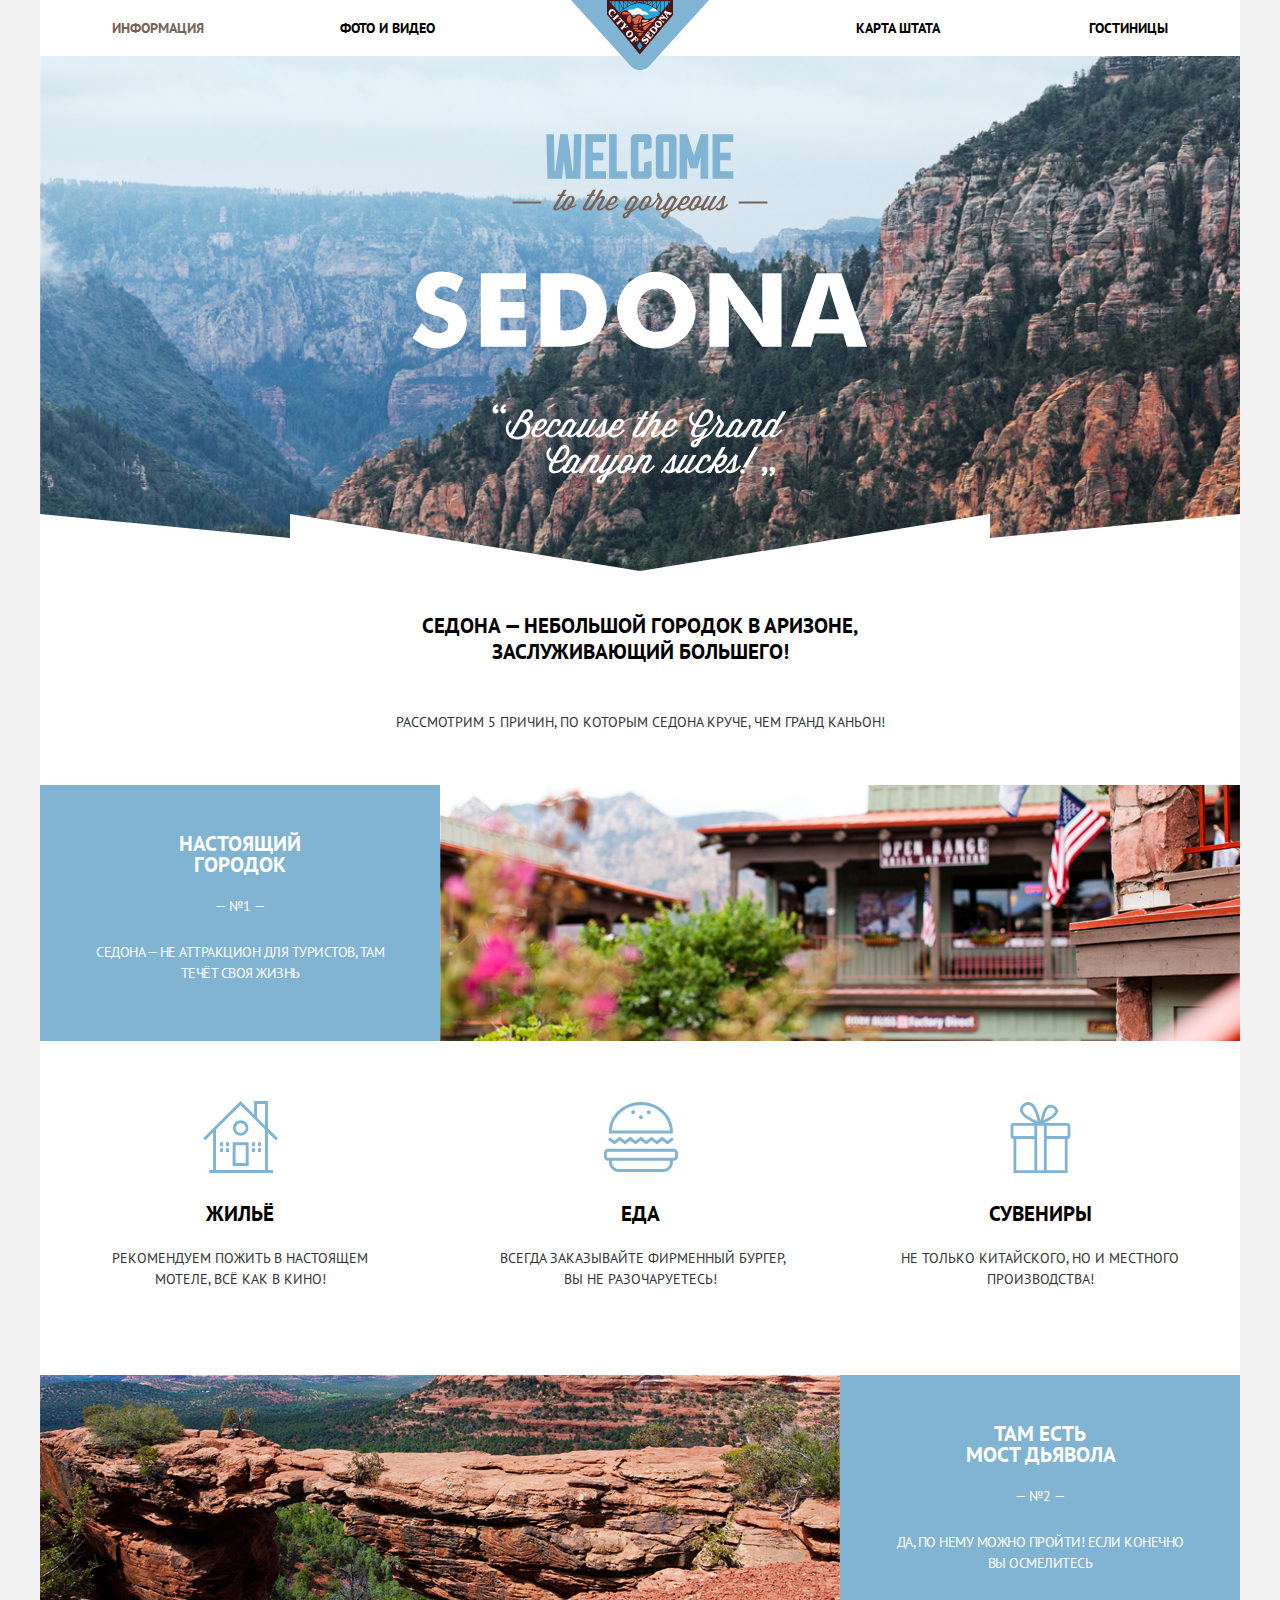
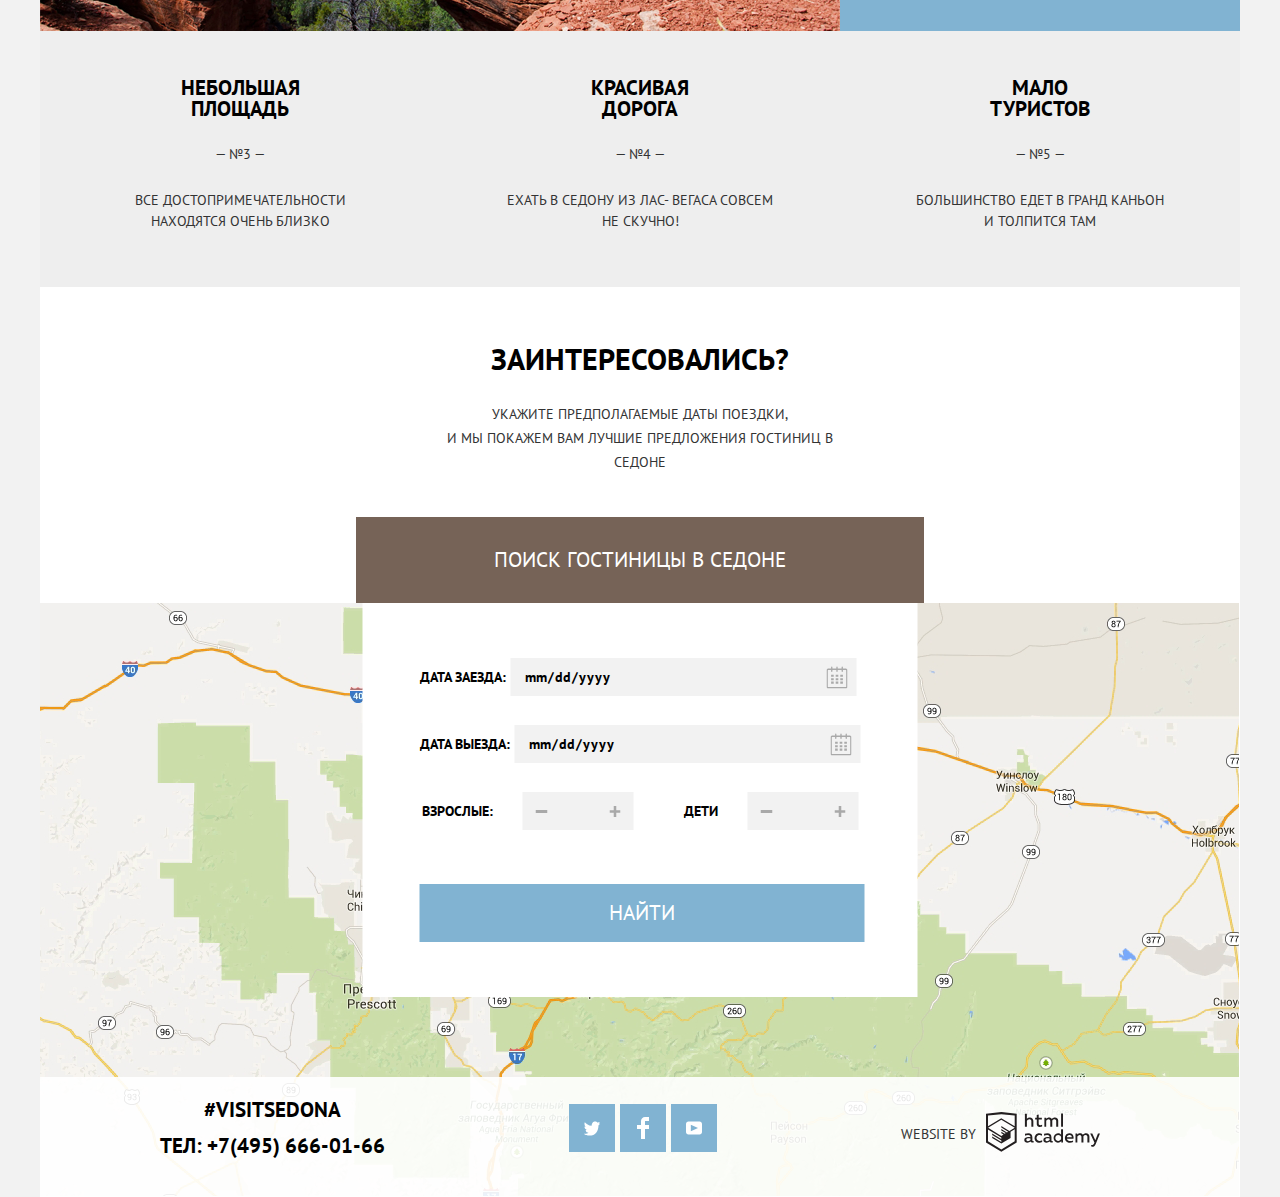
==== commit b523a019: "form, hotel page cards, arrows markup and styles" ====
--- a/index.html
+++ b/index.html
@@ -17,11 +17,11 @@
 
   <div class="container">
     <header class="page-header">
-      <div class="logo">
+
         <a href="/" class="nav-link logo">
           <img class="logo-item" src="images/logo.svg" width="138" height="70" alt="Sedona" />
         </a>
-      </div>
+
       <nav class="nav-block">
         <ul class="nav_list">
           <li class="nav-item">
@@ -60,7 +60,7 @@
         <ul class="reasons-list">
           <li class="reasons-item">
             <div class="reason-1-wrapper">
-              <div class="N-1">
+              <div class="reasons-card accent">
                 <h3 class="title reason-title white">НАСТОЯЩИЙ ГОРОДОК</h3>
                 <span class="number">— №1 —</span>
                 <p class="reason-text">Седона&nbsp;&mdash; не&nbsp;аттракцион для туристов, там течёт своя жизнь</p>
@@ -89,7 +89,7 @@
           </li>
           <li class="reasons-item reason-2">
             <div class="reason-2-wrapper">
-              <div class="N-2">
+              <div class="reasons-card accent">
                 <h3 class="title reason-title white">ТАМ ЕСТЬ МОСТ&nbsp;ДЬЯВОЛА</h3>
                 <span class="number">— №2 —</span>
                 <p class="reason-text">Да, по нему можно пройти! Если конечно вы осмелитесь</p>
@@ -101,19 +101,19 @@
           </li>
 
 
-          <li class="reasons-item reason-3-4-5-item reasons_last">
+          <li class="reasons-item reasons-card reasons_last">
             <h3 class="title reason-title reason-3-4-5-title">небольшая площадь</h3>
             <span class="number">— №3 —</span>
             <p class="reasons-3-4-5-item-descr">все достопримечательности находятся&nbsp;очень близко</p>
           </li>
-          <li class="reasons-item reason-3-4-5-item reasons_last">
+          <li class="reasons-item reasons-card reasons_last">
             <h3 class="title reason-title reason-3-4-5-title">красивая дорога</h3>
             <span class="number">— №4 —</span>
             <p class="reasons-3-4-5-item-descr">ехать&nbsp;в&nbsp;седону из&nbsp;лас-&nbsp;вегаса&nbsp;совсем
               не&nbsp;скучно!
             </p>
           </li>
-          <li class="reasons-item reason-3-4-5-item reasons_last">
+          <li class="reasons-item reasons-card reasons_last">
             <h3 class="title reason-title reason-3-4-5-title">мало туристов</h3>
             <span class="number">— №5 —</span>
             <p class="reasons-3-4-5-item-descr">большинство&nbsp;едет&nbsp;в&nbsp;гранд каньон <br> и толпится там</p>
@@ -131,37 +131,64 @@
             гостиниц в седоне
           </p>
         </div>
-        <div class="brown-btn">
+        <div class="brown-btn-wrapper">
           <button class="searching-hotels brown-btn btn">ПОИСК ГОСТИНИЦЫ В СЕДОНЕ</button>
         </div>
-        <form action="https://echo.htmlacademy.ru/courses" method="post">
+        <form action="https://echo.htmlacademy.ru/courses" method="post" class="form">
           <fieldset class="form-group">
 
             <fieldset class="date-input">
               <label for="date" class="label">ДАТА ЗАЕЗДА:</label>
-              <!-- <div class="text-field__icon text-field__icon_date"> -->
+              <div class="text-field__icon text-field__icon_date">
               <input type="date" id="date" name="date" class="input input-date" />
-              <!-- </div> -->
+              <svg width="21" height="23" viewBox="0 0 21 23" fill="none" xmlns="http://www.w3.org/2000/svg">
+                <path fill-rule="evenodd" clip-rule="evenodd" d="M16.406 3.02498H19.251C20.217 3.02498 21 3.84698 21 4.86198V21.164C21 22.179 20.217 23 19.251 23H1.75C0.784 23 0 22.179 0 21.164V4.86198C0 3.84698 0.784 3.02498 1.75 3.02498H4.593V1.64798C4.593 1.26698 4.887 0.958984 5.25 0.958984C5.612 0.958984 5.906 1.26698 5.906 1.64798V3.02498H9.844V1.64798C9.844 1.26698 10.138 0.958984 10.501 0.958984C10.862 0.958984 11.156 1.26698 11.156 1.64798V3.02498H15.094V1.64798C15.094 1.26698 15.387 0.958984 15.75 0.958984C16.112 0.958984 16.406 1.26698 16.406 1.64798V3.02498ZM19.5646 21.484C19.6466 21.3979 19.691 21.2828 19.688 21.164H19.689V4.86198C19.689 4.60898 19.493 4.40298 19.252 4.40298H16.407V5.78098C16.407 6.16198 16.113 6.46998 15.751 6.46998C15.388 6.46998 15.095 6.16198 15.095 5.78098V4.40298H11.157V5.78098C11.157 6.16198 10.863 6.46998 10.502 6.46998C10.139 6.46998 9.845 6.16198 9.845 5.78098V4.40298H5.907V5.78098C5.907 6.16198 5.613 6.46998 5.251 6.46998C4.888 6.46998 4.594 6.16198 4.594 5.78098V4.40298H1.75C1.50263 4.40953 1.30696 4.61458 1.312 4.86198V21.164C1.30696 21.4114 1.50263 21.6164 1.75 21.623H19.251C19.3698 21.6201 19.4826 21.5701 19.5646 21.484Z" fill="#A9A9A9"/>
+                <path fill-rule="evenodd" clip-rule="evenodd" d="M4.59399 9.2251H7.21899V11.2911H4.59399V9.2251ZM4.59399 12.6681H7.21899V14.7351H4.59399V12.6681ZM7.21899 16.1121H4.59399V18.1781H7.21899V16.1121ZM9.18799 16.1121H11.813V18.1781H9.18799V16.1121ZM11.813 12.6681H9.18799V14.7351H11.813V12.6681ZM9.18799 9.2251H11.813V11.2911H9.18799V9.2251ZM16.406 16.1121H13.781V18.1781H16.406V16.1121ZM13.781 12.6681H16.406V14.7351H13.781V12.6681ZM16.406 9.2251H13.781V11.2911H16.406V9.2251Z" fill="#A9A9A9"/>
+                </svg>
+              </div>
             </fieldset>
             <fieldset class="date-input">
               <label for="date-exit" class="label">ДАТА ВЫЕЗДА:</label>
+              <div class="text-field__icon text-field__icon_date">
               <input type="date" id="date-exit" name="date-exit" class="input input-date" />
+              <svg width="21" height="23" viewBox="0 0 21 23" fill="none" xmlns="http://www.w3.org/2000/svg">
+                <path fill-rule="evenodd" clip-rule="evenodd" d="M16.406 3.02498H19.251C20.217 3.02498 21 3.84698 21 4.86198V21.164C21 22.179 20.217 23 19.251 23H1.75C0.784 23 0 22.179 0 21.164V4.86198C0 3.84698 0.784 3.02498 1.75 3.02498H4.593V1.64798C4.593 1.26698 4.887 0.958984 5.25 0.958984C5.612 0.958984 5.906 1.26698 5.906 1.64798V3.02498H9.844V1.64798C9.844 1.26698 10.138 0.958984 10.501 0.958984C10.862 0.958984 11.156 1.26698 11.156 1.64798V3.02498H15.094V1.64798C15.094 1.26698 15.387 0.958984 15.75 0.958984C16.112 0.958984 16.406 1.26698 16.406 1.64798V3.02498ZM19.5646 21.484C19.6466 21.3979 19.691 21.2828 19.688 21.164H19.689V4.86198C19.689 4.60898 19.493 4.40298 19.252 4.40298H16.407V5.78098C16.407 6.16198 16.113 6.46998 15.751 6.46998C15.388 6.46998 15.095 6.16198 15.095 5.78098V4.40298H11.157V5.78098C11.157 6.16198 10.863 6.46998 10.502 6.46998C10.139 6.46998 9.845 6.16198 9.845 5.78098V4.40298H5.907V5.78098C5.907 6.16198 5.613 6.46998 5.251 6.46998C4.888 6.46998 4.594 6.16198 4.594 5.78098V4.40298H1.75C1.50263 4.40953 1.30696 4.61458 1.312 4.86198V21.164C1.30696 21.4114 1.50263 21.6164 1.75 21.623H19.251C19.3698 21.6201 19.4826 21.5701 19.5646 21.484Z" fill="#A9A9A9"/>
+                <path fill-rule="evenodd" clip-rule="evenodd" d="M4.59399 9.2251H7.21899V11.2911H4.59399V9.2251ZM4.59399 12.6681H7.21899V14.7351H4.59399V12.6681ZM7.21899 16.1121H4.59399V18.1781H7.21899V16.1121ZM9.18799 16.1121H11.813V18.1781H9.18799V16.1121ZM11.813 12.6681H9.18799V14.7351H11.813V12.6681ZM9.18799 9.2251H11.813V11.2911H9.18799V9.2251ZM16.406 16.1121H13.781V18.1781H16.406V16.1121ZM13.781 12.6681H16.406V14.7351H13.781V12.6681ZM16.406 9.2251H13.781V11.2911H16.406V9.2251Z" fill="#A9A9A9"/>
+                </svg>
+              </div>
             </fieldset>
             <fieldset class="one-third-size">
               <div class="adults-btnset">
                 <label for="adults" class="label">ВЗРОСЛЫЕ:</label>
                 <div class="small-button">
-                  <button type="button" class="adults btn">-</button>
+                  <button type="button" class="adults btn minus">
+                    <svg width="12" height="3" viewBox="0 0 12 3" fill="none" xmlns="http://www.w3.org/2000/svg">
+                      <rect width="12" height="3" fill="#A9A9A9"/>
+                      </svg>
+                  </button>
                   <input type="number" id="adults" name="adults" class="input input-age" />
-                  <button type="button" class="adults btn">+</button>
+                  <button type="button" class="adults btn">
+                    <svg width="11" height="11" viewBox="0 0 11 11" fill="none" xmlns="http://www.w3.org/2000/svg">
+                      <path fill-rule="evenodd" clip-rule="evenodd" d="M4.23086 6.76932V11H6.76932V6.76932H11V4.23086H6.76932V0H4.23085V4.23086H0V6.76932H4.23086Z" fill="#A9A9A9"/>
+                      </svg>
+
+                  </button>
                 </div>
               </div>
               <div class="kids-btnset">
                 <label for="kids" class="label label-kids">ДЕТИ</label>
                 <div class="small-button">
-                  <button type="button" class="kids btn">-</button>
+                  <button type="button" class="kids btn minus">
+                    <svg width="12" height="3" viewBox="0 0 12 3" fill="none" xmlns="http://www.w3.org/2000/svg">
+                      <rect width="12" height="3" fill="#A9A9A9"/>
+                      </svg>
+                  </button>
                   <input type="number" id="kids" name="kids" class="input input-age" />
-                  <button type="button" class="kids btn">+</button>
+                  <button type="button" class="kids btn">
+                    <svg width="11" height="11" viewBox="0 0 11 11" fill="none" xmlns="http://www.w3.org/2000/svg">
+                      <path fill-rule="evenodd" clip-rule="evenodd" d="M4.23086 6.76932V11H6.76932V6.76932H11V4.23086H6.76932V0H4.23085V4.23086H0V6.76932H4.23086Z" fill="#A9A9A9"/>
+                      </svg>
+                  </button>
                 </div>
               </div>
             </fieldset>
--- a/css/styles.css
+++ b/css/styles.css
@@ -168,10 +168,6 @@
 }
 
 
-.reasons {
-  margin-bottom: 60px;
-}
-
 .preview {
   display: flex;
   flex-direction: column;
@@ -216,16 +212,16 @@
 .reasons-1-list {
   display: flex;
   flex-direction: row;
-  margin-bottom: 85px;
 }
 
 .reasons-1-item {
   display: flex;
   flex-direction: column;
-  background-position: center top;
+  background-position: center 60px;
   background-repeat: no-repeat;
   background-size: 75px 72px;
-  padding-top: 99px;
+  padding-top: 160px;
+  padding-bottom: 85px;
   width: calc(100% / 3);
   max-width: 400px;
   align-items: center;
@@ -255,11 +251,9 @@
 
 .reason-1-wrapper {
   display: flex;
-  margin-bottom: 60px;
-}
-
-.N-1,
-.N-2 {
+}
+
+.reasons-card {
   padding-top: 45px;
   padding-bottom: 54px;
   padding-left: 52px;
@@ -270,11 +264,14 @@
   align-items: center;
   flex-wrap: wrap;
   text-align: center;
-  color: var(--white);
   width: calc(100% / 3);
   height: 256px;
+  flex-shrink: 0;
+}
+
+.accent {
+  color: var(--white);
   background-color: var(--blue);
-  flex-shrink: 0;
 }
 
 .number {
@@ -300,11 +297,9 @@
 }
 
 
-
 .reason-2-wrapper {
   display: flex;
   flex-direction: row-reverse;
-  margin-bottom: 45px;
 }
 
 .reason-2-img {
@@ -319,24 +314,7 @@
   object-fit: cover;
 }
 
-.reason-2 {
-  background-color: var(--e);
-}
-
-/* .gray_block {
-   display: flex;
-   margin: 0;
-   background-color: #eee;
-} */
-
-
-.reason-3-4-5-item {
-  display: flex;
-  flex-direction: column;
-  width: calc(100% / 3);
-  max-width: 400px;
-  align-items: center;
-  padding-bottom: 54px;
+.reasons_last {
   background-color: var(--e);
 }
 
@@ -361,6 +339,8 @@
 }
 
 .form-header {
+  position: relative;
+  margin: 0 auto;
   display: flex;
   flex-direction: column;
   align-items: center;
@@ -375,8 +355,19 @@
 .form-header-wrapper {
   width: 100%;
   max-width: 435px;
-
-}
+  padding-top: 60px;
+}
+
+.form {
+  position: absolute;
+  padding: 55px;
+  z-index: 1;
+  left: 50%;
+  transform: translateX(-50%) translateY(100%);
+  bottom: 0;
+  background-color: var(--white);
+}
+
 
 .choose-date {
   margin: 0;
@@ -411,7 +402,6 @@
 }
 
 .choice-items {
-  min-height: 217px;
   background-image: url(../images/background2.png);
   background-size: cover;
   background-repeat: no-repeat;
@@ -495,9 +485,6 @@
   padding: 16px;
 }
 
-.brown-btn {
-  margin: 0 auto;
-}
 
 input[type="date"] {
   font-size: 14px;
@@ -512,34 +499,8 @@
   height: 38px;
 }
 
-/* .text-field__icon {
-  display: flex;
-  position: relative;
-} */
-
-
-/* .text-field__icon::before {
-  content: '';
-  color: #bdbdbd;
-  position: absolute;
-  display: flex;
-  align-items: center;
-  top: 0;
-  bottom: 0;
-  left: 0.625rem;
-  top: 50%;
-  transform: translateY(-50%);
-} */
-/*
-.text-field__icon_date::after {
-background-image: url(../images/calendar.svg);
-background-repeat: no-repeat;
-background-position: center;
-} */
-
-.arrow-up-link {
-  text-decoration: none;
-}
+
+
 
 .input.input-date:focus {
   background-color: var(--white);
@@ -551,31 +512,33 @@
 }
 
 
-
-/* input[type="number"] {
-   font-size: 14px;
-   line-height: 21px;
-   color: var(--main);
-   background-color: var(--f2);
-   border: none;
-   font-weight: 400;
-} */
-
 input[type="submit"] {
   width: 100%;
   max-width: 458px;
-  padding: auto;
   outline: 2px;
 
 }
 
 
 .date-input {
+  display: flex;
+  flex-direction: row;
+  flex-wrap: nowrap;
+  align-items: center;
   max-width: 560px;
   margin: 0;
   margin-bottom: 29px;
   border: none;
   padding: 0;
+}
+
+.text-field__icon {
+    position: relative;
+    display: inline-flex;
+    flex-shrink: 0;
+    align-items: center;
+    width: 346px;
+    margin-left: 5px;
 }
 
 .input-date {
@@ -583,12 +546,22 @@
   padding: 6px 13px;
   width: 346px;
   height: 38px;
-  background-image: url(../images/calendar.svg);
   background-repeat: no-repeat;
   background-position: 97%;
   background-size: 21px 23px;
 }
 
+/* .input-date:hover + svg {
+  fill: #000000;
+} */
+
+.text-field__icon svg {
+  position: absolute;
+  right: 9px;
+  top: 50%;
+  transform: translateY(-50%);
+}
+
 .one-third-size {
   display: flex;
   align-items: center;
@@ -604,7 +577,6 @@
   width: 100%;
   max-width: 114px;
   height: 38px;
-  padding: 6px 13px;
   background-color: var(--f2);
   align-items: stretch;
   margin-left: 30px;
@@ -614,24 +586,31 @@
 
 .input-age {
   width: 36px;
-  height: 26px;
-  border: none;
+  border: none;
+  outline: none;
   background-color: var(--f2);
+  font-size: 14px;
+  font-weight: 700;
 }
 
 
 .adults,
 .kids {
+  padding: 6px 13px;
   border: none;
   background: transparent;
-  color: #a9a9a9;
+  line-height: 0;
+}
+
+.minus {
+  padding-bottom: 13px;
 }
 
 .label {
   font-size: 14px;
   line-height: 26px;
   font-weight: 700;
-  width: 100%;
+  /* width: 100%; */
   max-width: 121px;
   /* padding-right: 13px; */
 }
@@ -672,21 +651,34 @@
   margin-right: 46px;
 }
 
-.arrows-links {
+.arrows-buttons {
   display: inline-block;
   margin-left: auto;
 }
+
+.arrow-wrapper_button {
+  background-color: transparent;
+  border: none;
+  outline: none;
+  padding: 0;
+}
+
+
 
 .living-places {
   padding-left: 86px;
   padding-right: 73px;
-  padding-top: 23px;
-  padding-bottom: 30px;
+  /* padding-top: 23px;
+  padding-bottom: 30px; */
+}
+
+.brown-btn-wrapper {
+  width: 100%;
+  max-width: 568px;
 }
 
 .searching-hotels {
   width: 100%;
-  max-width: 568px;
   font-family: "PT Sans", sans-serif;
   font-size: 21px;
   line-height: 26px;
@@ -695,7 +687,7 @@
   text-align: center;
   border: none;
   min-height: 86px;
-  padding: 30px 137px;
+  padding: 30px 40px;
   transition: 0.3s ease-in-out;
 }
 
@@ -710,6 +702,10 @@
   margin-left: 29px;
 }
 
+.wrapper-hotels {
+  line-height: 0;
+}
+
 .right-side_card {
   display: flex;
   flex-direction: column;
@@ -718,9 +714,17 @@
 }
 
 
+.hotel {
+  border-bottom: 1px solid #E5E5E5;
+}
 
 .hotels-card_text {
   margin: 0;
+  margin-right: 40px;
+}
+
+.cards-button {
+  margin-right: 6px;
 }
 
 .searching-hotels:focus {
@@ -786,18 +790,11 @@
 }
 
 .form-group {
-  position: absolute;
-  z-index: 1;
-  left: 50%;
-  transform: translateX(-50%);
-  margin: 0 auto;
-  padding: 55px;
-  background-color: var(--white);
+  padding: 0;
   width: 100%;
   max-width: 568px;
-  min-height: 395px;
-  border: none;
-  filter: drop-shadow(0 7px 15px rgba(0, 1, 1, 0.15));
+  border: none;
+  /* filter: drop-shadow(0 7px 15px rgba(0, 1, 1, 0.15)); */
 }
 
 .form-wrapper {
@@ -822,6 +819,7 @@
 /* footer */
 .page-footer {
   position: relative;
+  margin-top: -120px;
   top: 80%;
   min-height: 120px;
   padding: 20px 0;
@@ -836,18 +834,13 @@
 }
 
 .link-wrapper {
-  display: flex;
-  flex-wrap: wrap;
-  flex-direction: column;
-  align-items: center;
+  text-align: center;
 }
 
 .social-icons {
   display: flex;
   align-items: center;
   margin: 0 auto;
-  padding-top: 7px;
-  padding-right: 5px;
 }
 
 .social-icon:hover {
@@ -873,7 +866,9 @@
 }
 
 .social-icon {
-  display: block;
+  display: flex;
+  justify-content: center;
+  align-items: center;
   padding: 16px 15px;
   background-color: var(--blue);
   width: 46px;
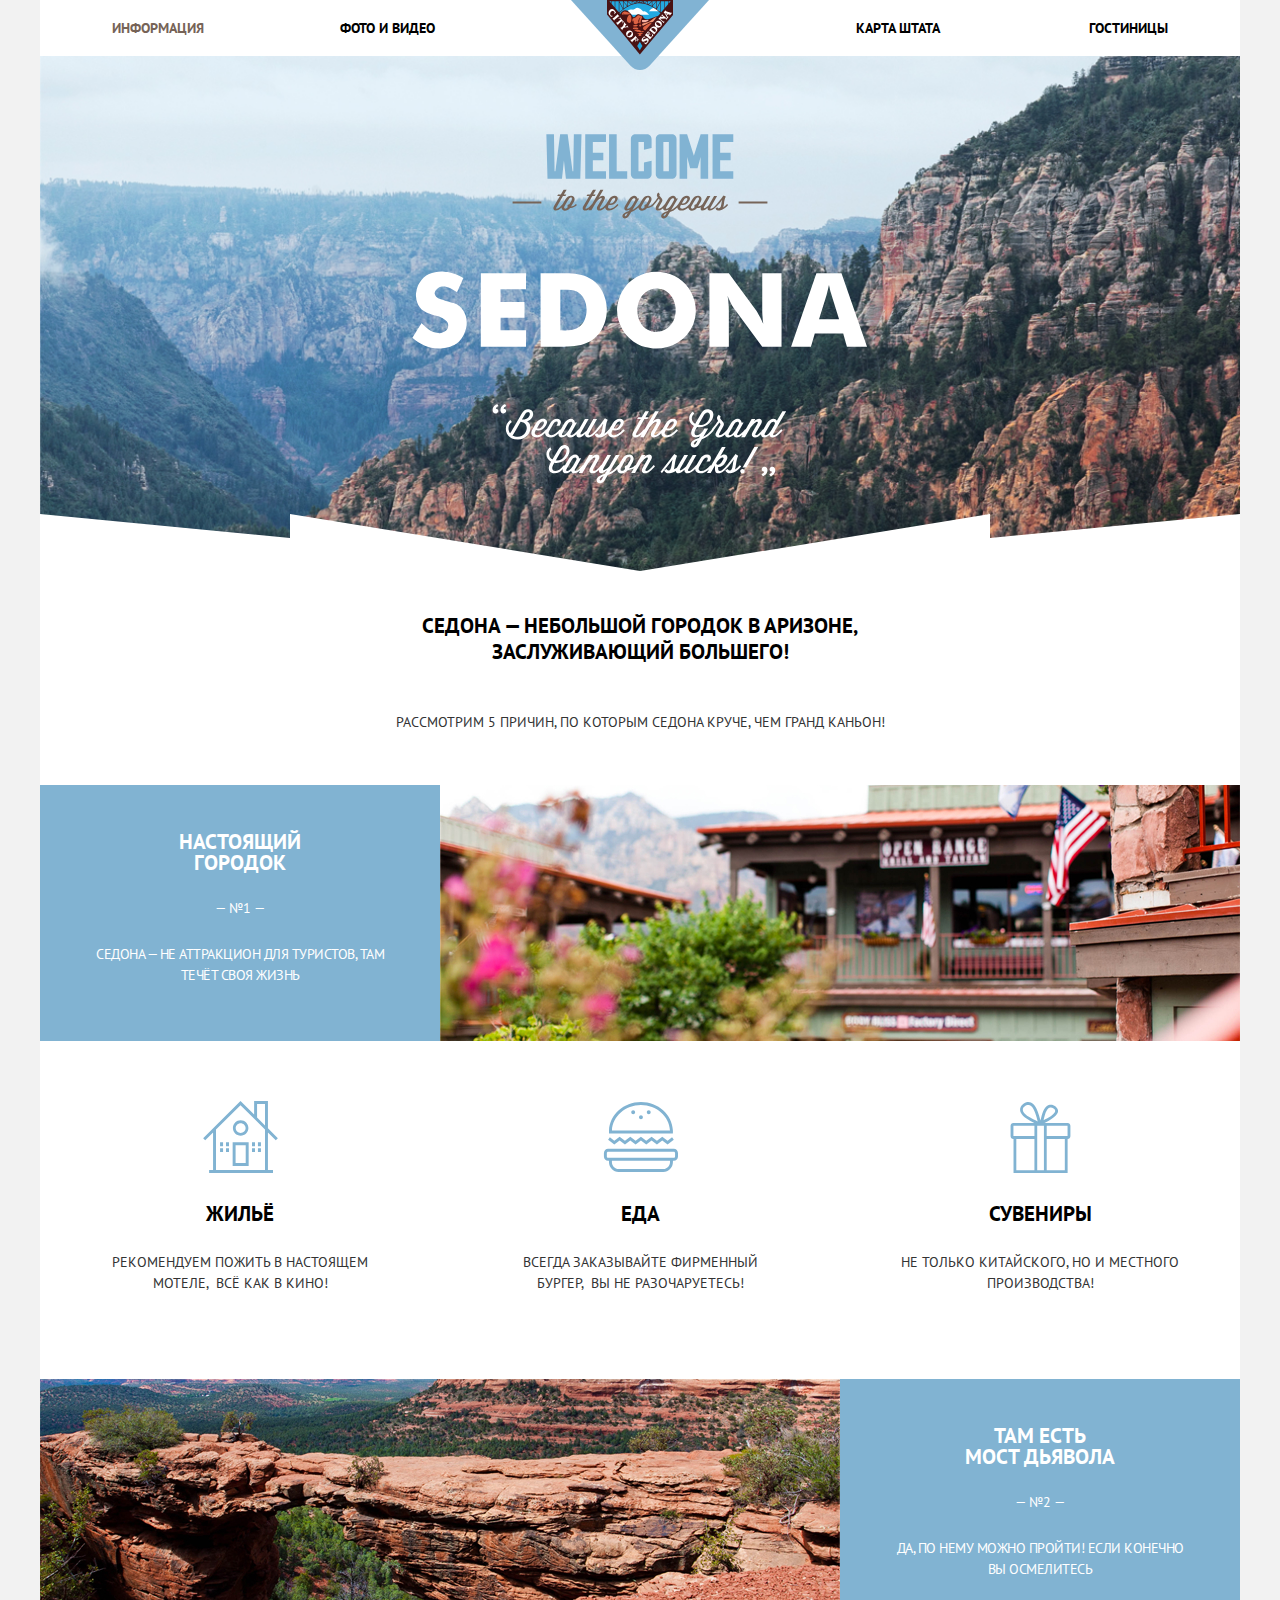
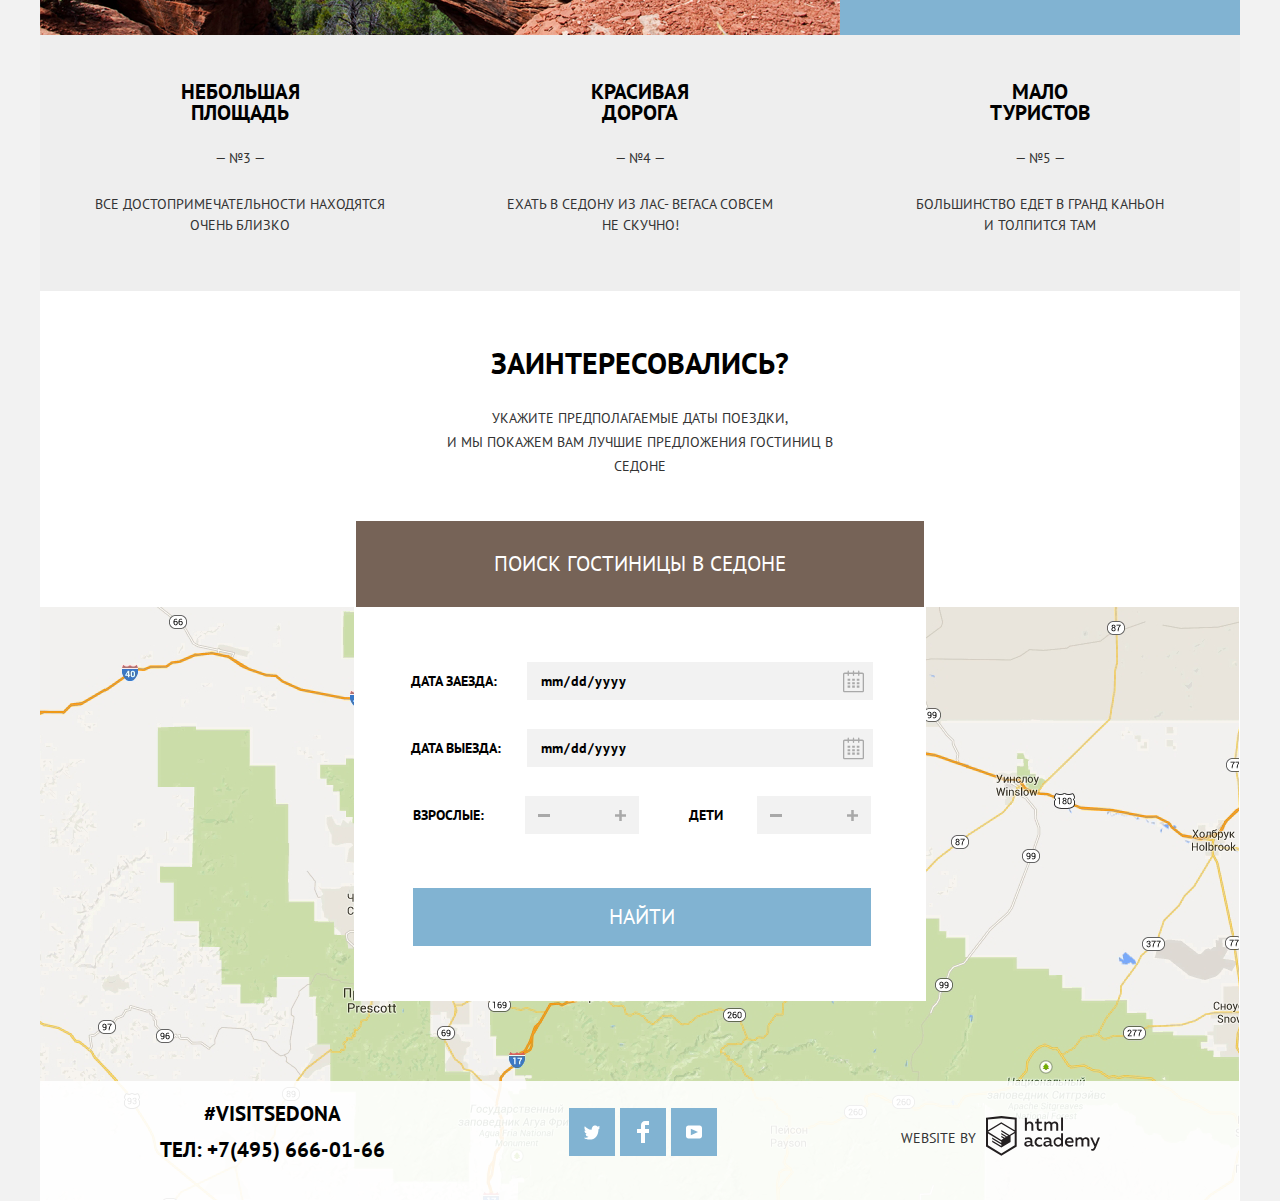
==== commit ce7a45ea: "icons for inputs, styles for reasons cards  for hotels cards" ====
--- a/index.html
+++ b/index.html
@@ -18,9 +18,9 @@
   <div class="container">
     <header class="page-header">
 
-        <a href="/" class="nav-link logo">
-          <img class="logo-item" src="images/logo.svg" width="138" height="70" alt="Sedona" />
-        </a>
+      <a href="/" class="nav-link logo">
+        <img class="logo-item" src="images/logo.svg" width="138" height="70" alt="Sedona" />
+      </a>
 
       <nav class="nav-block">
         <ul class="nav_list">
@@ -61,7 +61,7 @@
           <li class="reasons-item">
             <div class="reason-1-wrapper">
               <div class="reasons-card accent">
-                <h3 class="title reason-title white">НАСТОЯЩИЙ ГОРОДОК</h3>
+                <h3 class="title reason-title white">НАСТОЯЩИЙ</br> ГОРОДОК</h3>
                 <span class="number">— №1 —</span>
                 <p class="reason-text">Седона&nbsp;&mdash; не&nbsp;аттракцион для туристов, там течёт своя жизнь</p>
               </div>
@@ -73,16 +73,16 @@
             <ul class="reasons-1-list">
               <li class="reasons-1-item house-icon">
                 <h3 class="title reason-title">Жильё</h3>
-                <p class="reasons-1-item-descr">Рекомендуем пожить в настоящем мотеле, всё как в кино!</p>
+                <p class="reasons-1-item-descr">Рекомендуем пожить в настоящем мотеле,&nbsp; всё как в кино!</p>
               </li>
               <li class="reasons-1-item burger">
                 <h3 class="title reason-title">Еда</h3>
-                <p class="reasons-1-item-descr">Всегда&nbsp;заказывайте&nbsp;фирменный&nbsp;бургер, вы не разочаруетесь!
+                <p class="reasons-1-item-descr">Всегда заказывайте фирменный бургер,&nbsp; вы не разочаруетесь!
                 </p>
               </li>
               <li class="reasons-1-item gift">
                 <h3 class="title reason-title">Сувениры</h3>
-                <p class="reasons-1-item-descr">Не&nbsp;только&nbsp;китайского,&nbsp;но&nbsp;и&nbsp;местного
+                <p class="reasons-1-item-descr">Не только китайского,&nbsp;но и местного
                   производства!</p>
               </li>
             </ul>
@@ -90,7 +90,7 @@
           <li class="reasons-item reason-2">
             <div class="reason-2-wrapper">
               <div class="reasons-card accent">
-                <h3 class="title reason-title white">ТАМ ЕСТЬ МОСТ&nbsp;ДЬЯВОЛА</h3>
+                <h3 class="title reason-title white">ТАМ ЕСТЬ<br> МОСТ&nbsp;ДЬЯВОЛА</h3>
                 <span class="number">— №2 —</span>
                 <p class="reason-text">Да, по нему можно пройти! Если конечно вы осмелитесь</p>
               </div>
@@ -102,21 +102,21 @@
 
 
           <li class="reasons-item reasons-card reasons_last">
-            <h3 class="title reason-title reason-3-4-5-title">небольшая площадь</h3>
+            <h3 class="title reason-title reason-3-4-5-title">небольшая<br> площадь</h3>
             <span class="number">— №3 —</span>
-            <p class="reasons-3-4-5-item-descr">все достопримечательности находятся&nbsp;очень близко</p>
+            <p class="reasons-3-4-5-item-descr">все достопримечательности находятся очень близко</p>
           </li>
           <li class="reasons-item reasons-card reasons_last">
-            <h3 class="title reason-title reason-3-4-5-title">красивая дорога</h3>
+            <h3 class="title reason-title reason-3-4-5-title">красивая<br> дорога</h3>
             <span class="number">— №4 —</span>
-            <p class="reasons-3-4-5-item-descr">ехать&nbsp;в&nbsp;седону из&nbsp;лас-&nbsp;вегаса&nbsp;совсем
+            <p class="reasons-3-4-5-item-descr">ехать в седону из&nbsp;лас-&nbsp;вегаса совсем
               не&nbsp;скучно!
             </p>
           </li>
           <li class="reasons-item reasons-card reasons_last">
-            <h3 class="title reason-title reason-3-4-5-title">мало туристов</h3>
+            <h3 class="title reason-title reason-3-4-5-title">мало<br> туристов</h3>
             <span class="number">— №5 —</span>
-            <p class="reasons-3-4-5-item-descr">большинство&nbsp;едет&nbsp;в&nbsp;гранд каньон <br> и толпится там</p>
+            <p class="reasons-3-4-5-item-descr">большинство едет в гранд каньон <br> и толпится там</p>
           </li>
 
         </ul>
@@ -140,20 +140,28 @@
             <fieldset class="date-input">
               <label for="date" class="label">ДАТА ЗАЕЗДА:</label>
               <div class="text-field__icon text-field__icon_date">
-              <input type="date" id="date" name="date" class="input input-date" />
-              <svg width="21" height="23" viewBox="0 0 21 23" fill="none" xmlns="http://www.w3.org/2000/svg">
-                <path fill-rule="evenodd" clip-rule="evenodd" d="M16.406 3.02498H19.251C20.217 3.02498 21 3.84698 21 4.86198V21.164C21 22.179 20.217 23 19.251 23H1.75C0.784 23 0 22.179 0 21.164V4.86198C0 3.84698 0.784 3.02498 1.75 3.02498H4.593V1.64798C4.593 1.26698 4.887 0.958984 5.25 0.958984C5.612 0.958984 5.906 1.26698 5.906 1.64798V3.02498H9.844V1.64798C9.844 1.26698 10.138 0.958984 10.501 0.958984C10.862 0.958984 11.156 1.26698 11.156 1.64798V3.02498H15.094V1.64798C15.094 1.26698 15.387 0.958984 15.75 0.958984C16.112 0.958984 16.406 1.26698 16.406 1.64798V3.02498ZM19.5646 21.484C19.6466 21.3979 19.691 21.2828 19.688 21.164H19.689V4.86198C19.689 4.60898 19.493 4.40298 19.252 4.40298H16.407V5.78098C16.407 6.16198 16.113 6.46998 15.751 6.46998C15.388 6.46998 15.095 6.16198 15.095 5.78098V4.40298H11.157V5.78098C11.157 6.16198 10.863 6.46998 10.502 6.46998C10.139 6.46998 9.845 6.16198 9.845 5.78098V4.40298H5.907V5.78098C5.907 6.16198 5.613 6.46998 5.251 6.46998C4.888 6.46998 4.594 6.16198 4.594 5.78098V4.40298H1.75C1.50263 4.40953 1.30696 4.61458 1.312 4.86198V21.164C1.30696 21.4114 1.50263 21.6164 1.75 21.623H19.251C19.3698 21.6201 19.4826 21.5701 19.5646 21.484Z" fill="#A9A9A9"/>
-                <path fill-rule="evenodd" clip-rule="evenodd" d="M4.59399 9.2251H7.21899V11.2911H4.59399V9.2251ZM4.59399 12.6681H7.21899V14.7351H4.59399V12.6681ZM7.21899 16.1121H4.59399V18.1781H7.21899V16.1121ZM9.18799 16.1121H11.813V18.1781H9.18799V16.1121ZM11.813 12.6681H9.18799V14.7351H11.813V12.6681ZM9.18799 9.2251H11.813V11.2911H9.18799V9.2251ZM16.406 16.1121H13.781V18.1781H16.406V16.1121ZM13.781 12.6681H16.406V14.7351H13.781V12.6681ZM16.406 9.2251H13.781V11.2911H16.406V9.2251Z" fill="#A9A9A9"/>
+                <input type="date" id="date" name="date" class="input input-date" />
+                <svg width="21" height="23" viewBox="0 0 21 23" fill="none" xmlns="http://www.w3.org/2000/svg">
+                  <path fill-rule="evenodd" clip-rule="evenodd"
+                    d="M16.406 3.02498H19.251C20.217 3.02498 21 3.84698 21 4.86198V21.164C21 22.179 20.217 23 19.251 23H1.75C0.784 23 0 22.179 0 21.164V4.86198C0 3.84698 0.784 3.02498 1.75 3.02498H4.593V1.64798C4.593 1.26698 4.887 0.958984 5.25 0.958984C5.612 0.958984 5.906 1.26698 5.906 1.64798V3.02498H9.844V1.64798C9.844 1.26698 10.138 0.958984 10.501 0.958984C10.862 0.958984 11.156 1.26698 11.156 1.64798V3.02498H15.094V1.64798C15.094 1.26698 15.387 0.958984 15.75 0.958984C16.112 0.958984 16.406 1.26698 16.406 1.64798V3.02498ZM19.5646 21.484C19.6466 21.3979 19.691 21.2828 19.688 21.164H19.689V4.86198C19.689 4.60898 19.493 4.40298 19.252 4.40298H16.407V5.78098C16.407 6.16198 16.113 6.46998 15.751 6.46998C15.388 6.46998 15.095 6.16198 15.095 5.78098V4.40298H11.157V5.78098C11.157 6.16198 10.863 6.46998 10.502 6.46998C10.139 6.46998 9.845 6.16198 9.845 5.78098V4.40298H5.907V5.78098C5.907 6.16198 5.613 6.46998 5.251 6.46998C4.888 6.46998 4.594 6.16198 4.594 5.78098V4.40298H1.75C1.50263 4.40953 1.30696 4.61458 1.312 4.86198V21.164C1.30696 21.4114 1.50263 21.6164 1.75 21.623H19.251C19.3698 21.6201 19.4826 21.5701 19.5646 21.484Z"
+                    fill="currentColor" />
+                  <path fill-rule="evenodd" clip-rule="evenodd"
+                    d="M4.59399 9.2251H7.21899V11.2911H4.59399V9.2251ZM4.59399 12.6681H7.21899V14.7351H4.59399V12.6681ZM7.21899 16.1121H4.59399V18.1781H7.21899V16.1121ZM9.18799 16.1121H11.813V18.1781H9.18799V16.1121ZM11.813 12.6681H9.18799V14.7351H11.813V12.6681ZM9.18799 9.2251H11.813V11.2911H9.18799V9.2251ZM16.406 16.1121H13.781V18.1781H16.406V16.1121ZM13.781 12.6681H16.406V14.7351H13.781V12.6681ZM16.406 9.2251H13.781V11.2911H16.406V9.2251Z"
+                    fill="currentColor" />
                 </svg>
               </div>
             </fieldset>
             <fieldset class="date-input">
               <label for="date-exit" class="label">ДАТА ВЫЕЗДА:</label>
               <div class="text-field__icon text-field__icon_date">
-              <input type="date" id="date-exit" name="date-exit" class="input input-date" />
-              <svg width="21" height="23" viewBox="0 0 21 23" fill="none" xmlns="http://www.w3.org/2000/svg">
-                <path fill-rule="evenodd" clip-rule="evenodd" d="M16.406 3.02498H19.251C20.217 3.02498 21 3.84698 21 4.86198V21.164C21 22.179 20.217 23 19.251 23H1.75C0.784 23 0 22.179 0 21.164V4.86198C0 3.84698 0.784 3.02498 1.75 3.02498H4.593V1.64798C4.593 1.26698 4.887 0.958984 5.25 0.958984C5.612 0.958984 5.906 1.26698 5.906 1.64798V3.02498H9.844V1.64798C9.844 1.26698 10.138 0.958984 10.501 0.958984C10.862 0.958984 11.156 1.26698 11.156 1.64798V3.02498H15.094V1.64798C15.094 1.26698 15.387 0.958984 15.75 0.958984C16.112 0.958984 16.406 1.26698 16.406 1.64798V3.02498ZM19.5646 21.484C19.6466 21.3979 19.691 21.2828 19.688 21.164H19.689V4.86198C19.689 4.60898 19.493 4.40298 19.252 4.40298H16.407V5.78098C16.407 6.16198 16.113 6.46998 15.751 6.46998C15.388 6.46998 15.095 6.16198 15.095 5.78098V4.40298H11.157V5.78098C11.157 6.16198 10.863 6.46998 10.502 6.46998C10.139 6.46998 9.845 6.16198 9.845 5.78098V4.40298H5.907V5.78098C5.907 6.16198 5.613 6.46998 5.251 6.46998C4.888 6.46998 4.594 6.16198 4.594 5.78098V4.40298H1.75C1.50263 4.40953 1.30696 4.61458 1.312 4.86198V21.164C1.30696 21.4114 1.50263 21.6164 1.75 21.623H19.251C19.3698 21.6201 19.4826 21.5701 19.5646 21.484Z" fill="#A9A9A9"/>
-                <path fill-rule="evenodd" clip-rule="evenodd" d="M4.59399 9.2251H7.21899V11.2911H4.59399V9.2251ZM4.59399 12.6681H7.21899V14.7351H4.59399V12.6681ZM7.21899 16.1121H4.59399V18.1781H7.21899V16.1121ZM9.18799 16.1121H11.813V18.1781H9.18799V16.1121ZM11.813 12.6681H9.18799V14.7351H11.813V12.6681ZM9.18799 9.2251H11.813V11.2911H9.18799V9.2251ZM16.406 16.1121H13.781V18.1781H16.406V16.1121ZM13.781 12.6681H16.406V14.7351H13.781V12.6681ZM16.406 9.2251H13.781V11.2911H16.406V9.2251Z" fill="#A9A9A9"/>
+                <input type="date" id="date-exit" name="date-exit" class="input input-date" />
+                <svg width="21" height="23" viewBox="0 0 21 23" fill="none" xmlns="http://www.w3.org/2000/svg">
+                  <path fill-rule="evenodd" clip-rule="evenodd"
+                    d="M16.406 3.02498H19.251C20.217 3.02498 21 3.84698 21 4.86198V21.164C21 22.179 20.217 23 19.251 23H1.75C0.784 23 0 22.179 0 21.164V4.86198C0 3.84698 0.784 3.02498 1.75 3.02498H4.593V1.64798C4.593 1.26698 4.887 0.958984 5.25 0.958984C5.612 0.958984 5.906 1.26698 5.906 1.64798V3.02498H9.844V1.64798C9.844 1.26698 10.138 0.958984 10.501 0.958984C10.862 0.958984 11.156 1.26698 11.156 1.64798V3.02498H15.094V1.64798C15.094 1.26698 15.387 0.958984 15.75 0.958984C16.112 0.958984 16.406 1.26698 16.406 1.64798V3.02498ZM19.5646 21.484C19.6466 21.3979 19.691 21.2828 19.688 21.164H19.689V4.86198C19.689 4.60898 19.493 4.40298 19.252 4.40298H16.407V5.78098C16.407 6.16198 16.113 6.46998 15.751 6.46998C15.388 6.46998 15.095 6.16198 15.095 5.78098V4.40298H11.157V5.78098C11.157 6.16198 10.863 6.46998 10.502 6.46998C10.139 6.46998 9.845 6.16198 9.845 5.78098V4.40298H5.907V5.78098C5.907 6.16198 5.613 6.46998 5.251 6.46998C4.888 6.46998 4.594 6.16198 4.594 5.78098V4.40298H1.75C1.50263 4.40953 1.30696 4.61458 1.312 4.86198V21.164C1.30696 21.4114 1.50263 21.6164 1.75 21.623H19.251C19.3698 21.6201 19.4826 21.5701 19.5646 21.484Z"
+                    fill="currentColor" />
+                  <path fill-rule="evenodd" clip-rule="evenodd"
+                    d="M4.59399 9.2251H7.21899V11.2911H4.59399V9.2251ZM4.59399 12.6681H7.21899V14.7351H4.59399V12.6681ZM7.21899 16.1121H4.59399V18.1781H7.21899V16.1121ZM9.18799 16.1121H11.813V18.1781H9.18799V16.1121ZM11.813 12.6681H9.18799V14.7351H11.813V12.6681ZM9.18799 9.2251H11.813V11.2911H9.18799V9.2251ZM16.406 16.1121H13.781V18.1781H16.406V16.1121ZM13.781 12.6681H16.406V14.7351H13.781V12.6681ZM16.406 9.2251H13.781V11.2911H16.406V9.2251Z"
+                    fill="currentColor" />
                 </svg>
               </div>
             </fieldset>
@@ -163,14 +171,16 @@
                 <div class="small-button">
                   <button type="button" class="adults btn minus">
                     <svg width="12" height="3" viewBox="0 0 12 3" fill="none" xmlns="http://www.w3.org/2000/svg">
-                      <rect width="12" height="3" fill="#A9A9A9"/>
-                      </svg>
+                      <rect width="12" height="3" fill="currentColor" />
+                    </svg>
                   </button>
                   <input type="number" id="adults" name="adults" class="input input-age" />
                   <button type="button" class="adults btn">
                     <svg width="11" height="11" viewBox="0 0 11 11" fill="none" xmlns="http://www.w3.org/2000/svg">
-                      <path fill-rule="evenodd" clip-rule="evenodd" d="M4.23086 6.76932V11H6.76932V6.76932H11V4.23086H6.76932V0H4.23085V4.23086H0V6.76932H4.23086Z" fill="#A9A9A9"/>
-                      </svg>
+                      <path fill-rule="evenodd" clip-rule="evenodd"
+                        d="M4.23086 6.76932V11H6.76932V6.76932H11V4.23086H6.76932V0H4.23085V4.23086H0V6.76932H4.23086Z"
+                        fill="currentColor" />
+                    </svg>
 
                   </button>
                 </div>
@@ -180,14 +190,16 @@
                 <div class="small-button">
                   <button type="button" class="kids btn minus">
                     <svg width="12" height="3" viewBox="0 0 12 3" fill="none" xmlns="http://www.w3.org/2000/svg">
-                      <rect width="12" height="3" fill="#A9A9A9"/>
-                      </svg>
+                      <rect width="12" height="3" fill="currentColor" />
+                    </svg>
                   </button>
                   <input type="number" id="kids" name="kids" class="input input-age" />
                   <button type="button" class="kids btn">
                     <svg width="11" height="11" viewBox="0 0 11 11" fill="none" xmlns="http://www.w3.org/2000/svg">
-                      <path fill-rule="evenodd" clip-rule="evenodd" d="M4.23086 6.76932V11H6.76932V6.76932H11V4.23086H6.76932V0H4.23085V4.23086H0V6.76932H4.23086Z" fill="#A9A9A9"/>
-                      </svg>
+                      <path fill-rule="evenodd" clip-rule="evenodd"
+                        d="M4.23086 6.76932V11H6.76932V6.76932H11V4.23086H6.76932V0H4.23085V4.23086H0V6.76932H4.23086Z"
+                        fill="currentColor" />
+                    </svg>
                   </button>
                 </div>
               </div>
--- a/css/styles.css
+++ b/css/styles.css
@@ -20,6 +20,7 @@
   --blue: #81B3D2;
   --6: #666666;
   --e: #eee;
+  --calenD: #a9a9a9
 }
 
 * {
@@ -199,9 +200,9 @@
 }
 
 .reason-title {
-  width: 50%;
   font-size: 21px;
-  margin-top: 0;
+  margin: 0;
+  margin-bottom: 25px;
 }
 
 .reasons-preview-text {
@@ -217,6 +218,7 @@
 .reasons-1-item {
   display: flex;
   flex-direction: column;
+  flex-wrap: wrap;
   background-position: center 60px;
   background-repeat: no-repeat;
   background-size: 75px 72px;
@@ -262,10 +264,9 @@
   flex-direction: column;
   justify-content: center;
   align-items: center;
-  flex-wrap: wrap;
   text-align: center;
   width: calc(100% / 3);
-  height: 256px;
+  min-height: 256px;
   flex-shrink: 0;
 }
 
@@ -388,7 +389,6 @@
 }
 
 
-
 .link-wrapper {
   font-weight: 700;
   font-size: 21px;
@@ -417,6 +417,7 @@
 
 .hotels-header {
   margin: 0;
+  margin-bottom: 7px;
   font-size: 21px;
   font-weight: 700;
   line-height: 26px;
@@ -497,18 +498,28 @@
   width: 100%;
   max-width: 346px;
   height: 38px;
-}
-
-
+  transition: 0.3s ease-in-out;
+}
+
+
+
+
+.input.input-date:hover {
+  background-color: #EBEBEB;
+}
 
 
 .input.input-date:focus {
   background-color: var(--white);
-  outline: 2px solid #E5E5E5;
-}
-
-.input.input-date:hover {
-  background-color: #EBEBEB;
+  border: 2px solid #E5E5E5;
+}
+
+.input.input-date:hover+svg {
+  color: var(--main);
+}
+
+.input.input-date:active+svg {
+  color: var(--blue);
 }
 
 
@@ -516,7 +527,6 @@
   width: 100%;
   max-width: 458px;
   outline: 2px;
-
 }
 
 
@@ -533,12 +543,12 @@
 }
 
 .text-field__icon {
-    position: relative;
-    display: inline-flex;
-    flex-shrink: 0;
-    align-items: center;
-    width: 346px;
-    margin-left: 5px;
+  position: relative;
+  display: inline-flex;
+  flex-shrink: 0;
+  align-items: center;
+  width: 346px;
+  margin-left: auto;
 }
 
 .input-date {
@@ -551,15 +561,13 @@
   background-size: 21px 23px;
 }
 
-/* .input-date:hover + svg {
-  fill: #000000;
-} */
 
 .text-field__icon svg {
   position: absolute;
   right: 9px;
   top: 50%;
   transform: translateY(-50%);
+  color: var(--calenD);
 }
 
 .one-third-size {
@@ -579,47 +587,75 @@
   height: 38px;
   background-color: var(--f2);
   align-items: stretch;
-  margin-left: 30px;
 }
 
 
 
 .input-age {
-  width: 36px;
+  width: 38px;
   border: none;
   outline: none;
   background-color: var(--f2);
   font-size: 14px;
   font-weight: 700;
+  text-align: center;
 }
 
 
 .adults,
 .kids {
+  display: flex;
+  align-items: center;
+  justify-content: center;
+  width: 38px;
   padding: 6px 13px;
   border: none;
   background: transparent;
   line-height: 0;
-}
-
-.minus {
-  padding-bottom: 13px;
+  transition: 0.3s ease-in-out;
+}
+
+.adults svg {
+  color: #A9A9A9;
+}
+
+.adults:hover svg {
+  color: var(--main);
+}
+
+.adults:active svg {
+  color: var(--blue);
+}
+
+.kids svg {
+  color: #A9A9A9;
+}
+
+.kids:hover svg {
+  color: var(--main);
+}
+
+.kids:active svg {
+  color: var(--blue);
 }
 
 .label {
+  display: inline-block;
+  width: 112px;
+  text-align: left;
   font-size: 14px;
   line-height: 26px;
   font-weight: 700;
-  /* width: 100%; */
-  max-width: 121px;
-  /* padding-right: 13px; */
+}
+
+.label-kids {
+  width: 68px;
 }
 
 
 .adults-btnset {
   display: flex;
   justify-items: baseline;
-  padding-right: 50px;
   align-items: center;
 }
 
@@ -627,12 +663,8 @@
   display: flex;
   justify-items: baseline;
   align-items: center;
-}
-
-/* .label-kids {
-   margin-left: 55px;
-} */
-
+  margin-left: auto;
+}
 
 
 .sorting-hotels_block {
@@ -654,6 +686,14 @@
 .arrows-buttons {
   display: inline-block;
   margin-left: auto;
+}
+
+.arrows-buttons svg {
+  color: #cacaca;
+}
+
+.active-arrow svg {
+  color: #81B3D2;
 }
 
 .arrow-wrapper_button {
@@ -703,7 +743,13 @@
 }
 
 .wrapper-hotels {
+  padding-top: 7px;
   line-height: 0;
+}
+
+.hotels-img {
+  width: 135px;
+  height: 90px;
 }
 
 .right-side_card {
@@ -715,12 +761,20 @@
 
 
 .hotel {
+  align-items: stretch;
+  padding-top: 23px;
+  padding-bottom: 30px;
   border-bottom: 1px solid #E5E5E5;
 }
 
 .hotels-card_text {
   margin: 0;
   margin-right: 40px;
+}
+
+
+.hotels-card_button_wrapper {
+  margin-top: auto;
 }
 
 .cards-button {
@@ -758,17 +812,20 @@
   opacity: 30%;
 }
 
-.button.link.price {
+.button.link.active-button {
   color: var(--blue);
   text-decoration: none;
   opacity: 1;
 }
 
+
 .rating {
   display: inline-block;
+  margin-top: auto;
   color: var(--6);
   background-color: var(--f2);
   outline: 2px;
+
 }
 
 
@@ -826,6 +883,10 @@
   background-color: rgba(255, 255, 255, 0.9);
 }
 
+.footer-hotels_page {
+  margin: 0;
+}
+
 .footer-container {
   display: flex;
   align-items: center;
@@ -844,11 +905,11 @@
 }
 
 .social-icon:hover {
-  background-color:#669EC0;
+  background-color: #669EC0;
 }
 
 .social-icon:active {
-  background-color:#5496BD;
+  background-color: #5496BD;
 }
 
 .right-side-footer {
